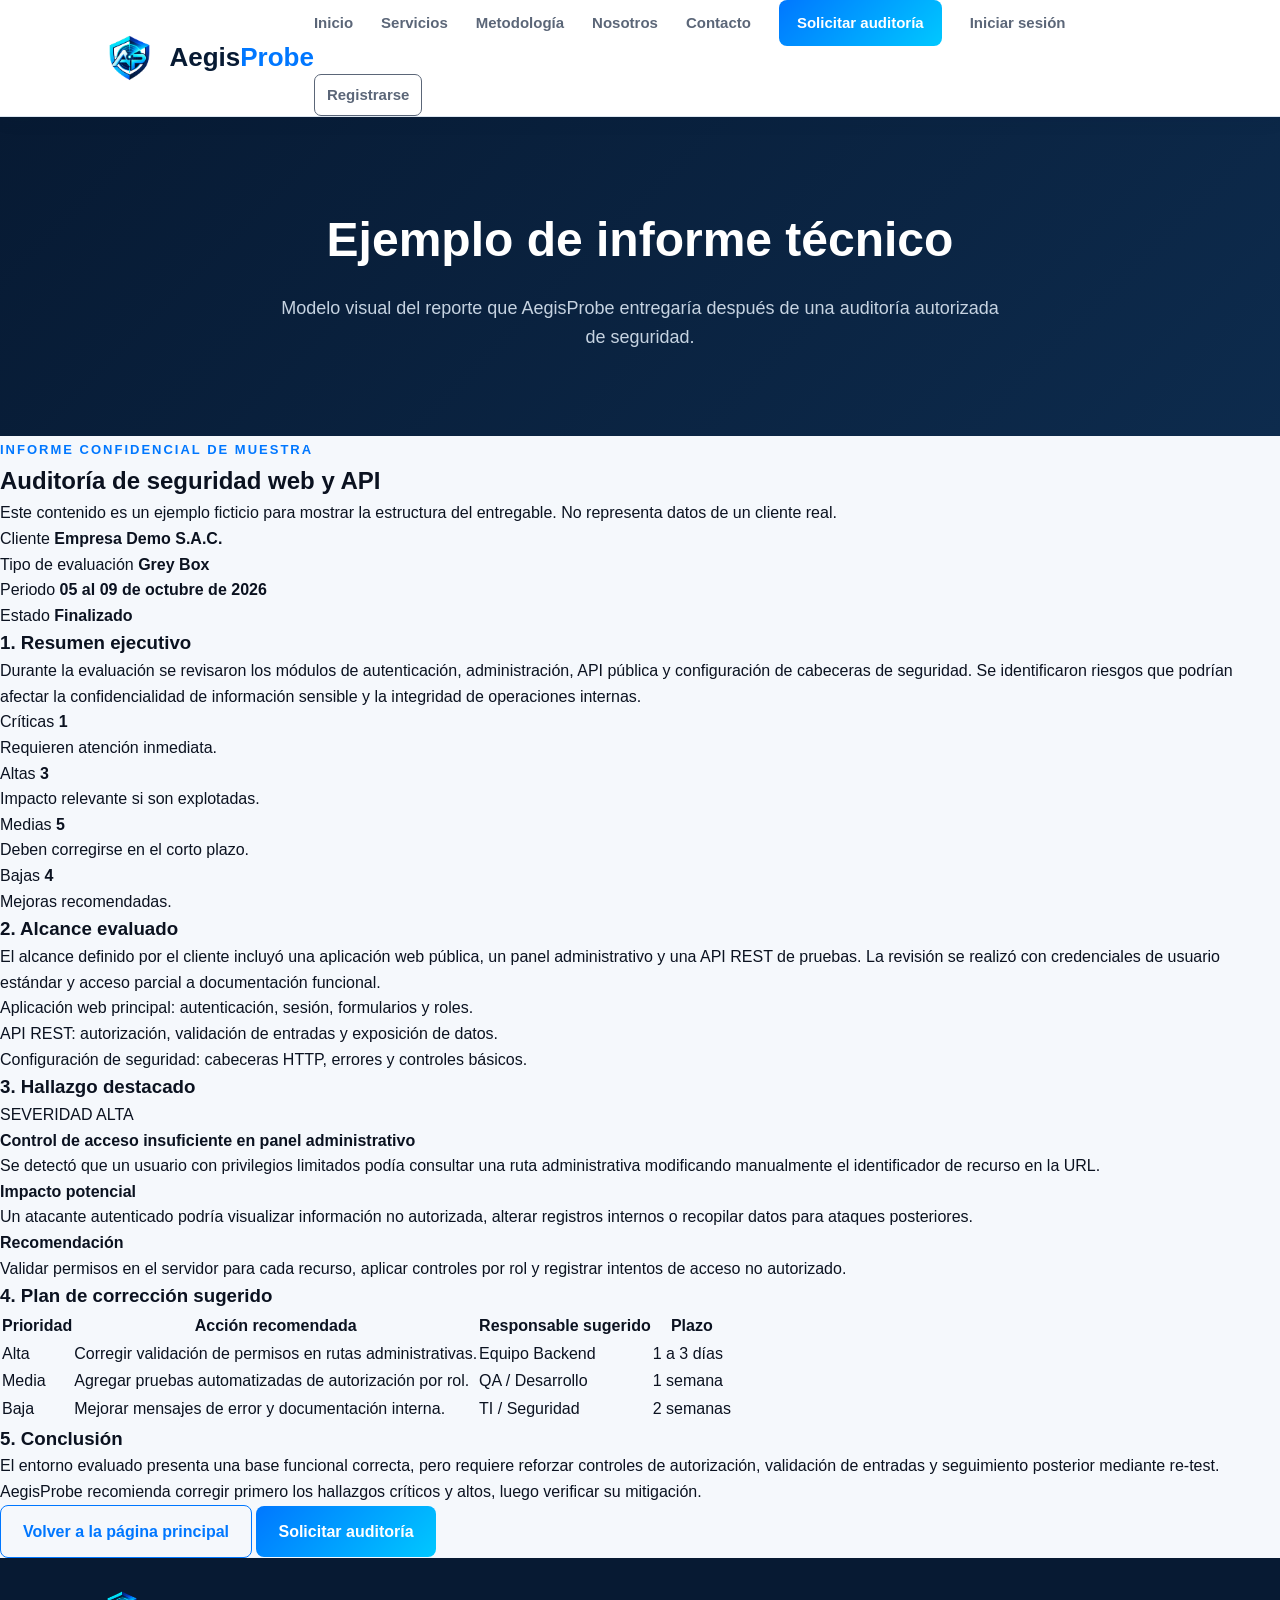
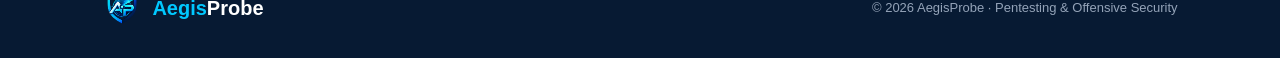
==== informe-ejemplo.html @ 8db9ca8e "Add files via upload" ====
<!DOCTYPE html>
<html lang="es">
<head>
    <meta charset="UTF-8">
    <meta http-equiv="X-UA-Compatible" content="IE=edge">
    <meta name="viewport" content="width=device-width, initial-scale=1.0">
    <title>Ejemplo de informe | AegisProbe</title>
    <link rel="stylesheet" href="css/estilo-formulario.css">
    <link rel="stylesheet" href="css/usuarios.css">
</head>
<body id="pagina-informe">
    <header class="header" id="cabecera">
        <a href="index.html" class="brand" id="logo-principal" aria-label="Volver al inicio de AegisProbe">
            <div class="brand-logo" id="imagen-logo"></div>
            <span class="brand-name" id="nombre-marca">
                <span class="aegis">Aegis</span><span class="probe">Probe</span>
            </span>
        </a>

        <nav class="nav" id="menu-navegacion">
            <a href="index.html#inicio" id="link-inicio">Inicio</a>
            <a href="index.html#servicios" id="link-servicios">Servicios</a>
            <a href="index.html#metodologia" id="link-metodologia">Metodología</a>
            <a href="index.html#nosotros" id="link-nosotros">Nosotros</a>
            <a href="index.html#contacto" id="link-contacto">Contacto</a>
            <a href="index.html#solicitar-auditoria" id="link-solicitar-auditoria">Solicitar auditoría</a>
            <a href="login.html" class="nav-usuario" id="link-login">Iniciar sesión</a>
            <a href="registro.html" class="nav-usuario nav-registro" id="link-registro">Registrarse</a>
        </nav>
    </header>

    <section class="page-hero" id="hero-informe">
        <h1>Ejemplo de informe técnico</h1>
        <p>Modelo visual del reporte que AegisProbe entregaría después de una auditoría autorizada de seguridad.</p>
    </section>

    <main class="report-demo-section">
        <article class="report-demo-card">
            <header class="report-demo-header">
                <span class="section-label">INFORME CONFIDENCIAL DE MUESTRA</span>
                <h2>Auditoría de seguridad web y API</h2>
                <p>Este contenido es un ejemplo ficticio para mostrar la estructura del entregable. No representa datos de un cliente real.</p>
            </header>

            <section class="report-meta-grid" aria-label="Datos generales del informe">
                <div class="report-meta-item">
                    <span>Cliente</span>
                    <strong>Empresa Demo S.A.C.</strong>
                </div>
                <div class="report-meta-item">
                    <span>Tipo de evaluación</span>
                    <strong>Grey Box</strong>
                </div>
                <div class="report-meta-item">
                    <span>Periodo</span>
                    <strong>05 al 09 de octubre de 2026</strong>
                </div>
                <div class="report-meta-item">
                    <span>Estado</span>
                    <strong>Finalizado</strong>
                </div>
            </section>

            <section class="report-block">
                <h3>1. Resumen ejecutivo</h3>
                <p>Durante la evaluación se revisaron los módulos de autenticación, administración, API pública y configuración de cabeceras de seguridad. Se identificaron riesgos que podrían afectar la confidencialidad de información sensible y la integridad de operaciones internas.</p>
                <div class="report-summary-grid">
                    <div class="report-risk-card">
                        <span>Críticas</span>
                        <strong>1</strong>
                        <p>Requieren atención inmediata.</p>
                    </div>
                    <div class="report-risk-card">
                        <span>Altas</span>
                        <strong>3</strong>
                        <p>Impacto relevante si son explotadas.</p>
                    </div>
                    <div class="report-risk-card">
                        <span>Medias</span>
                        <strong>5</strong>
                        <p>Deben corregirse en el corto plazo.</p>
                    </div>
                    <div class="report-risk-card">
                        <span>Bajas</span>
                        <strong>4</strong>
                        <p>Mejoras recomendadas.</p>
                    </div>
                </div>
            </section>

            <section class="report-block">
                <h3>2. Alcance evaluado</h3>
                <p>El alcance definido por el cliente incluyó una aplicación web pública, un panel administrativo y una API REST de pruebas. La revisión se realizó con credenciales de usuario estándar y acceso parcial a documentación funcional.</p>
                <ul>
                    <li>Aplicación web principal: autenticación, sesión, formularios y roles.</li>
                    <li>API REST: autorización, validación de entradas y exposición de datos.</li>
                    <li>Configuración de seguridad: cabeceras HTTP, errores y controles básicos.</li>
                </ul>
            </section>

            <section class="report-block">
                <h3>3. Hallazgo destacado</h3>
                <div class="finding-grid">
                    <div class="finding-box">
                        <span class="severity-badge">SEVERIDAD ALTA</span>
                        <h4>Control de acceso insuficiente en panel administrativo</h4>
                        <p>Se detectó que un usuario con privilegios limitados podía consultar una ruta administrativa modificando manualmente el identificador de recurso en la URL.</p>
                    </div>
                    <div class="finding-box">
                        <h4>Impacto potencial</h4>
                        <p>Un atacante autenticado podría visualizar información no autorizada, alterar registros internos o recopilar datos para ataques posteriores.</p>
                        <h4>Recomendación</h4>
                        <p>Validar permisos en el servidor para cada recurso, aplicar controles por rol y registrar intentos de acceso no autorizado.</p>
                    </div>
                </div>
            </section>

            <section class="report-block">
                <h3>4. Plan de corrección sugerido</h3>
                <table class="report-table">
                    <thead>
                        <tr>
                            <th>Prioridad</th>
                            <th>Acción recomendada</th>
                            <th>Responsable sugerido</th>
                            <th>Plazo</th>
                        </tr>
                    </thead>
                    <tbody>
                        <tr>
                            <td>Alta</td>
                            <td>Corregir validación de permisos en rutas administrativas.</td>
                            <td>Equipo Backend</td>
                            <td>1 a 3 días</td>
                        </tr>
                        <tr>
                            <td>Media</td>
                            <td>Agregar pruebas automatizadas de autorización por rol.</td>
                            <td>QA / Desarrollo</td>
                            <td>1 semana</td>
                        </tr>
                        <tr>
                            <td>Baja</td>
                            <td>Mejorar mensajes de error y documentación interna.</td>
                            <td>TI / Seguridad</td>
                            <td>2 semanas</td>
                        </tr>
                    </tbody>
                </table>
            </section>

            <section class="report-block">
                <h3>5. Conclusión</h3>
                <p>El entorno evaluado presenta una base funcional correcta, pero requiere reforzar controles de autorización, validación de entradas y seguimiento posterior mediante re-test. AegisProbe recomienda corregir primero los hallazgos críticos y altos, luego verificar su mitigación.</p>
                <div class="report-actions">
                    <a href="index.html#informe" class="btn btn-secondary">Volver a la página principal</a>
                    <a href="index.html#solicitar-auditoria" class="btn btn-primary">Solicitar auditoría</a>
                </div>
            </section>
        </article>
    </main>

    <footer id="pie-pagina">
        <div class="footer-brand" id="marca-footer">
            <div class="footer-logo" id="logo-footer"></div>
            <strong><span>Aegis</span>Probe</strong>
        </div>
        <p id="texto-footer">© 2026 AegisProbe · Pentesting & Offensive Security</p>
    </footer>
</body>
</html>
---- css/estilo-formulario.css ----
/* ================================
   ESTILO GENERAL AEGISPROBE
================================ */

* {
    margin: 0;
    padding: 0;
    box-sizing: border-box;
}

html {
    scroll-behavior: smooth;
}

body {
    font-family: Arial, Helvetica, sans-serif;
    background-color: #F5F8FC;
    color: #0B1220;
    line-height: 1.6;
}

a {
    text-decoration: none;
}

img {
    max-width: 100%;
}


/* ================================
   HEADER / MENÚ GENERAL
================================ */

.header {
    width: 100%;
    min-height: 85px;
    background-color: #FFFFFF;
    border-bottom: 1px solid #DCE6F0;
    box-shadow: 0 4px 18px rgba(7, 26, 51, 0.06);

    display: flex;
    align-items: center;
    justify-content: space-between;

    padding: 0 8%;
    position: sticky;
    top: 0;
    z-index: 100;
}

.brand {
    display: flex;
    align-items: center;
    gap: 12px;
}

.brand-logo {
    width: 55px;
    height: 55px;

    background-image: url("../img/aegisprobe-logo.png");
    background-size: contain;
    background-repeat: no-repeat;
    background-position: center;
}

.brand-name {
    font-size: 26px;
    font-weight: bold;
}

.aegis {
    color: #071A33;
}

.probe {
    color: #0077FF;
}

.nav {
    display: flex;
    align-items: center;
    gap: 28px;
}

.nav a {
    color: #5B6678;
    font-size: 15px;
    font-weight: 600;
    transition: 0.3s;
}

.nav a:hover {
    color: #0077FF;
}

/* Botón del menú: Solicitar auditoría */
#link-solicitar-auditoria {
    background: linear-gradient(135deg, #0077FF, #00C8FF);
    color: #FFFFFF;
    padding: 11px 18px;
    border-radius: 8px;
}

#link-solicitar-auditoria:hover {
    background: linear-gradient(135deg, #005FD1, #00AEE0);
    color: #FFFFFF;
}

/* Página activa */
#pagina-inicio #link-inicio,
#pagina-servicios #link-servicios,
#pagina-metodologia #link-metodologia,
#pagina-nosotros #link-nosotros,
#pagina-contacto #link-contacto,
#pagina-solicitar-auditoria #link-solicitar-auditoria {
    color: #0077FF;
}


/* ================================
   SECCIONES GENERALES
================================ */

.section {
    max-width: 1200px;
    margin: 0 auto;
    padding: 80px 25px;
}

.section-title {
    font-size: 38px;
    color: #071A33;
    margin-bottom: 15px;
    text-align: center;
}

.section-title span {
    color: #0077FF;
}

.section-description {
    max-width: 700px;
    margin: 0 auto 45px;
    text-align: center;
    color: #5B6678;
    font-size: 17px;
}

.section-label {
    color: #0077FF;
    font-size: 13px;
    font-weight: bold;
    letter-spacing: 2px;
    text-transform: uppercase;
}


/* ================================
   BOTONES
================================ */

.btn {
    display: inline-block;
    padding: 13px 22px;
    border-radius: 8px;
    font-weight: bold;
    transition: 0.3s;
}

.btn-primary {
    background: linear-gradient(135deg, #0077FF, #00C8FF);
    color: #FFFFFF;
}

.btn-primary:hover {
    transform: translateY(-2px);
    box-shadow: 0 8px 22px rgba(0, 119, 255, 0.25);
}

.btn-secondary {
    color: #0077FF;
    border: 1px solid #0077FF;
}

.btn-secondary:hover {
    background-color: #EAF5FF;
}


/* ================================
   INDEX / HOME
================================ */

.hero {
    max-width: 1200px;
    margin: 0 auto;
    padding: 90px 25px;

    display: grid;
    grid-template-columns: 1fr 1fr;

    align-items: center;
    gap: 60px;
}

.hero-text h1 {
    font-size: 58px;
    line-height: 1.05;
    color: #071A33;
    margin: 18px 0;
}

.hero-text h1 span {
    color: #0077FF;
}

.hero-text p {
    font-size: 18px;
    color: #5B6678;
    margin-bottom: 30px;
}

.hero-buttons {
    display: flex;
    gap: 15px;
    flex-wrap: wrap;
}

.hero-graphic {
    min-height: 360px;
    border-radius: 24px;

    background:
        radial-gradient(circle at center, rgba(0, 200, 255, 0.30), transparent 45%),
        linear-gradient(135deg, #071A33, #0D2B4D);

    box-shadow: 0 18px 45px rgba(7, 26, 51, 0.18);

    display: flex;
    align-items: center;
    justify-content: center;

    padding: 40px;
}

.hero-logo {
    width: 300px;
    max-width: 85%;
    height: auto;

    object-fit: contain;

    filter: drop-shadow(0 12px 25px rgba(0, 200, 255, 0.35));
}

.trust-bar {
    background-color: #FFFFFF;
    border-top: 1px solid #DCE6F0;
    border-bottom: 1px solid #DCE6F0;
    padding: 28px 8%;
    text-align: center;
}

.trust-items {
    display: flex;
    justify-content: center;
    gap: 35px;
    flex-wrap: wrap;
    color: #5B6678;
    font-weight: bold;
}

.stats {
    display: grid;
    grid-template-columns: repeat(3, 1fr);
    gap: 25px;
}

.stat-card {
    background-color: #FFFFFF;
    padding: 30px;
    border-radius: 16px;
    text-align: center;
    border: 1px solid #DCE6F0;
    box-shadow: 0 8px 25px rgba(7, 26, 51, 0.06);
}

.stat-card h3 {
    font-size: 38px;
    color: #0077FF;
}

.stat-card p {
    color: #5B6678;
}

.testimonials {
    display: grid;
    grid-template-columns: repeat(3, 1fr);
    gap: 25px;
}

.testimonial-card {
    background-color: #FFFFFF;
    padding: 28px;
    border-radius: 16px;
    border: 1px solid #DCE6F0;
    box-shadow: 0 8px 25px rgba(7, 26, 51, 0.06);
}

.testimonial-card .stars {
    color: #F59E0B;
    margin-bottom: 12px;
}

.testimonial-card p {
    color: #5B6678;
    margin-bottom: 15px;
}

.testimonial-card strong {
    color: #071A33;
}

.cta-banner {
    background: linear-gradient(135deg, #071A33, #0D2B4D);
    color: #FFFFFF;
    text-align: center;
    padding: 60px 30px;
    border-radius: 24px;
}

.cta-banner h2 {
    font-size: 36px;
    margin-bottom: 15px;
}

.cta-banner p {
    color: #C6D3E1;
    margin-bottom: 25px;
}


/* ================================
   SERVICIOS
================================ */

.page-hero {
    background: linear-gradient(135deg, #071A33, #0D2B4D);
    color: #FFFFFF;
    text-align: center;
    padding: 85px 25px;
}

.page-hero h1 {
    font-size: 48px;
    margin-bottom: 15px;
}

.page-hero p {
    max-width: 720px;
    margin: 0 auto;
    color: #C6D3E1;
    font-size: 18px;
}

.services-grid {
    display: grid;
    grid-template-columns: repeat(3, 1fr);
    gap: 25px;
}

.service-card {
    background-color: #FFFFFF;
    padding: 30px;
    border-radius: 18px;
    border: 1px solid #DCE6F0;
    box-shadow: 0 8px 25px rgba(7, 26, 51, 0.06);
    transition: 0.3s;
}

.service-card:hover {
    transform: translateY(-6px);
    border-color: #0077FF;
}

.service-icon {
    width: 55px;
    height: 55px;
    background-color: #EAF5FF;
    color: #0077FF;
    border-radius: 14px;

    display: flex;
    align-items: center;
    justify-content: center;

    font-size: 26px;
    margin-bottom: 20px;
}

.service-card h3 {
    color: #071A33;
    margin-bottom: 10px;
}

.service-card p {
    color: #5B6678;
    margin-bottom: 15px;
}

.service-card ul {
    padding-left: 20px;
    color: #5B6678;
    margin-bottom: 15px;
}

.service-card a {
    color: #0077FF;
    font-weight: bold;
}

.comparison {
    display: grid;
    grid-template-columns: repeat(3, 1fr);
    gap: 25px;
}

.comparison-card {
    background-color: #FFFFFF;
    padding: 28px;
    border-radius: 16px;
    border: 1px solid #DCE6F0;
}

.comparison-card h3 {
    color: #071A33;
    margin-bottom: 10px;
}

.comparison-card p {
    color: #5B6678;
}


/* ================================
   METODOLOGÍA
================================ */

.timeline {
    display: grid;
    gap: 25px;
}

.timeline-item {
    background-color: #FFFFFF;
    padding: 25px;
    border-radius: 16px;
    border-left: 5px solid #0077FF;
    box-shadow: 0 8px 25px rgba(7, 26, 51, 0.06);

    display: grid;
    grid-template-columns: 70px 1fr;
    gap: 20px;
    align-items: center;
}

.timeline-number {
    width: 55px;
    height: 55px;
    border-radius: 50%;
    background: linear-gradient(135deg, #0077FF, #00C8FF);
    color: #FFFFFF;

    display: flex;
    align-items: center;
    justify-content: center;

    font-weight: bold;
    font-size: 20px;
}

.timeline-content h3 {
    color: #071A33;
    margin-bottom: 6px;
}

.timeline-content p {
    color: #5B6678;
}

.standards-grid {
    display: grid;
    grid-template-columns: repeat(3, 1fr);
    gap: 25px;
}

.standard-card {
    background-color: #FFFFFF;
    padding: 30px;
    text-align: center;
    border-radius: 16px;
    border: 1px solid #DCE6F0;
}

.standard-card h3 {
    color: #0077FF;
    font-size: 28px;
    margin-bottom: 8px;
}

.standard-card p {
    color: #5B6678;
}

.report-box {
    background-color: #FFFFFF;
    border: 1px dashed #0077FF;
    padding: 35px;
    border-radius: 18px;
    text-align: center;
}

.report-box h3 {
    color: #071A33;
    margin-bottom: 10px;
}

.report-box p {
    color: #5B6678;
    margin-bottom: 20px;
}


/* ================================
   NOSOTROS
================================ */

.about-grid {
    display: grid;
    grid-template-columns: 1fr 1fr;
    gap: 50px;
    align-items: center;
}

.about-text h2 {
    color: #071A33;
    font-size: 36px;
    margin-bottom: 15px;
}

.about-text p {
    color: #5B6678;
    margin-bottom: 15px;
}

.about-visual {
    min-height: 330px;
    border-radius: 22px;
    background:
        radial-gradient(circle at top right, rgba(0, 200, 255, 0.35), transparent 30%),
        linear-gradient(135deg, #071A33, #0D2B4D);

    display: flex;
    align-items: center;
    justify-content: center;

    color: #FFFFFF;
    font-size: 70px;
}

.values-grid {
    display: grid;
    grid-template-columns: repeat(3, 1fr);
    gap: 25px;
}

.value-card {
    background-color: #FFFFFF;
    padding: 28px;
    border-radius: 16px;
    border: 1px solid #DCE6F0;
    text-align: center;
}

.value-card h3 {
    color: #071A33;
    margin-bottom: 10px;
}

.value-card p {
    color: #5B6678;
}

.team-grid {
    display: grid;
    grid-template-columns: repeat(3, 1fr);
    gap: 25px;
}

.team-card {
    background-color: #FFFFFF;
    padding: 28px;
    border-radius: 16px;
    text-align: center;
    border: 1px solid #DCE6F0;
    box-shadow: 0 8px 25px rgba(7, 26, 51, 0.06);
    transition: 0.3s;
}

.team-card:hover {
    transform: translateY(-5px);
    border-color: #0077FF;
}

.team-photo {
    width: 120px;
    height: 120px;
    margin: 0 auto 18px;

    display: block;

    border-radius: 50%;
    object-fit: cover;

    border: 4px solid #EAF5FF;
    box-shadow: 0 8px 20px rgba(0, 119, 255, 0.18);
}

.team-card h3 {
    color: #071A33;
    font-size: 20px;
    margin-bottom: 8px;
}

.team-card p {
    color: #5B6678;
    font-size: 14px;
    margin-bottom: 15px;
}

.team-badge {
    display: inline-block;
    background-color: #EAF5FF;
    color: #0077FF;
    padding: 8px 12px;
    border-radius: 20px;
    font-size: 13px;
    font-weight: bold;
}

.certifications {
    display: flex;
    justify-content: center;
    gap: 20px;
    flex-wrap: wrap;
}

.cert-badge {
    background-color: #FFFFFF;
    color: #0077FF;
    border: 1px solid #DCE6F0;
    border-radius: 8px;
    padding: 12px 18px;
    font-weight: bold;
}


/* ================================
   CONTACTO / SOLICITAR AUDITORÍA
================================ */

.contact-section {
    max-width: 1200px;
    margin: 70px auto;
    padding: 0 25px;

    display: grid;
    grid-template-columns: 1fr 1.2fr;
    gap: 80px;
    align-items: start;
}

.contact-info {
    padding-top: 30px;
}

.contact-info h1 {
    font-size: 52px;
    line-height: 1.05;
    margin: 15px 0 25px;
    color: #071A33;
}

.contact-info h1 span {
    color: #0077FF;
}

.contact-info > p {
    color: #5B6678;
    font-size: 17px;
    margin-bottom: 35px;
}

.info-card {
    display: flex;
    align-items: flex-start;
    gap: 16px;
    margin-bottom: 25px;
}

.info-icon {
    width: 45px;
    height: 45px;
    min-width: 45px;

    background-color: #EAF5FF;
    color: #0077FF;

    display: flex;
    justify-content: center;
    align-items: center;

    border-radius: 12px;
    font-size: 20px;
}

.info-card h3 {
    color: #071A33;
    margin-bottom: 6px;
    font-size: 16px;
}

.info-card p {
    color: #5B6678;
    font-size: 14px;
}

.form-container {
    background-color: #FFFFFF;
    padding: 40px;
    border-radius: 18px;
    border: 1px solid #DCE6F0;
    box-shadow: 0 15px 45px rgba(7, 26, 51, 0.08);
}

.form-header {
    margin-bottom: 30px;
}

.form-header h2 {
    color: #071A33;
    font-size: 28px;
    margin-bottom: 8px;
}

.form-header p {
    color: #5B6678;
}

.form-row {
    display: grid;
    grid-template-columns: 1fr 1fr;
    gap: 20px;
}

.form-group {
    margin-bottom: 22px;
}

.form-group label {
    display: block;
    margin-bottom: 8px;
    color: #071A33;
    font-size: 14px;
    font-weight: bold;
}

.form-group label span {
    color: #0077FF;
}

input[type="text"],
input[type="email"],
input[type="tel"],
select,
textarea {
    width: 100%;
    padding: 13px 15px;
    border: 1px solid #DCE6F0;
    border-radius: 9px;
    background-color: #F8FAFD;
    color: #0B1220;
    font-size: 14px;
    outline: none;
    transition: 0.3s;
}

input[type="text"]:focus,
input[type="email"]:focus,
input[type="tel"]:focus,
select:focus,
textarea:focus {
    background-color: #FFFFFF;
    border-color: #0077FF;
    box-shadow: 0 0 0 3px rgba(0, 119, 255, 0.12);
}

textarea {
    resize: vertical;
    min-height: 120px;
}

.checkbox-container {
    display: grid;
    grid-template-columns: 1fr 1fr;
    gap: 10px;
}

.check-option,
.radio-option {
    display: flex !important;
    align-items: center;
    gap: 9px;

    padding: 12px;
    border: 1px solid #DCE6F0;
    border-radius: 8px;
    cursor: pointer;
    transition: 0.3s;
}

.check-option:hover,
.radio-option:hover {
    border-color: #0077FF;
    background-color: #F2F8FF;
}

.check-option input,
.radio-option input,
.privacy input {
    accent-color: #0077FF;
}

.radio-container {
    display: flex;
    gap: 12px;
}

.radio-option {
    flex: 1;
    justify-content: center;
}

.privacy {
    display: flex;
    gap: 10px;
    align-items: flex-start;

    margin: 5px 0 25px;
    color: #5B6678;
    font-size: 13px;
}

.submit-btn {
    width: 100%;
    padding: 15px;
    border: none;
    border-radius: 9px;

    background: linear-gradient(135deg, #0077FF, #00C8FF);
    color: #FFFFFF;

    font-size: 16px;
    font-weight: bold;

    cursor: pointer;
    transition: 0.3s;
}

.submit-btn:hover {
    transform: translateY(-2px);
    box-shadow: 0 8px 25px rgba(0, 119, 255, 0.28);
}


/* ================================
   CONTACTO SIMPLE
================================ */

.contact-grid {
    display: grid;
    grid-template-columns: 1fr 1fr;
    gap: 35px;
}

.contact-card {
    background-color: #FFFFFF;
    padding: 30px;
    border-radius: 16px;
    border: 1px solid #DCE6F0;
    box-shadow: 0 8px 25px rgba(7, 26, 51, 0.06);
}

.contact-card h3 {
    color: #071A33;
    margin-bottom: 12px;
}

.contact-card p {
    color: #5B6678;
    margin-bottom: 10px;
}


/* ================================
   PÁGINA DE CONFIRMACIÓN
================================ */

.confirmacion-section {
    min-height: 70vh;
    display: flex;
    align-items: center;
    justify-content: center;
    padding: 60px 25px;
}

.confirmacion-card {
    max-width: 650px;
    background-color: #FFFFFF;
    padding: 45px;
    border-radius: 20px;
    text-align: center;
    border: 1px solid #DCE6F0;
    box-shadow: 0 15px 45px rgba(7, 26, 51, 0.10);
}

.confirmacion-icon {
    width: 75px;
    height: 75px;
    margin: 0 auto 20px;

    border-radius: 50%;
    background: linear-gradient(135deg, #18B67A, #00C8FF);
    color: #FFFFFF;

    display: flex;
    align-items: center;
    justify-content: center;

    font-size: 35px;
}

.confirmacion-card h1 {
    color: #071A33;
    font-size: 34px;
    margin-bottom: 12px;
}

.confirmacion-card p {
    color: #5B6678;
    margin-bottom: 25px;
}


/* ================================
   FOOTER
================================ */

footer {
    background-color: #071A33;
    color: #FFFFFF;
    padding: 30px 8%;

    display: flex;
    justify-content: space-between;
    align-items: center;
}

.footer-brand {
    display: flex;
    align-items: center;
    gap: 10px;
}

.footer-logo {
    width: 40px;
    height: 40px;

    background-image: url("../img/aegisprobe-logo.png");
    background-size: contain;
    background-repeat: no-repeat;
    background-position: center;
}

.footer-brand strong {
    font-size: 20px;
}

.footer-brand strong span {
    color: #00C8FF;
}

footer p {
    color: #94A3B8;
    font-size: 13px;
}


/* ================================
   RESPONSIVE
================================ */

@media (max-width: 950px) {

    .header {
        flex-direction: column;
        gap: 15px;
        padding: 18px 5%;
    }

    .nav {
        flex-wrap: wrap;
        justify-content: center;
        gap: 15px;
    }

    .hero,
    .contact-section,
    .about-grid,
    .contact-grid {
        grid-template-columns: 1fr;
    }

    .hero-text h1,
    .contact-info h1 {
        font-size: 42px;
    }

    .services-grid,
    .comparison,
    .standards-grid,
    .values-grid,
    .team-grid,
    .stats,
    .testimonials {
        grid-template-columns: 1fr 1fr;
    }

}


@media (max-width: 650px) {

    .section {
        padding: 60px 18px;
    }

    .page-hero h1 {
        font-size: 36px;
    }

    .hero {
        padding: 60px 18px;
    }

    .hero-text h1 {
        font-size: 38px;
    }

    .services-grid,
    .comparison,
    .standards-grid,
    .values-grid,
    .team-grid,
    .stats,
    .testimonials {
        grid-template-columns: 1fr;
    }

    .form-row,
    .checkbox-container {
        grid-template-columns: 1fr;
    }

    .radio-container {
        flex-direction: column;
    }

    .form-container {
        padding: 28px 22px;
    }

    footer {
        flex-direction: column;
        gap: 15px;
        text-align: center;
    }

}
---- css/usuarios.css ----
/* Estilos de las páginas de muestra. No sustituyen el CSS original. */
.usuarios-page {
    --usuarios-bg: #F5F8FC;
    --usuarios-accent: #0077FF;
    --usuarios-text: #0B1220;
    margin: 0;
    min-height: 100vh;
    display: flex;
    flex-direction: column;
    background: #F5F8FC;
    color: #0B1220;
    font-family: Arial, Helvetica, sans-serif;
    line-height: 1.5;
}
.usuarios-page * { box-sizing: border-box; }
.usuarios-page [hidden] { display: none !important; }
.usuarios-page a { color: inherit; text-decoration: none; }
.usuarios-page a:hover { text-decoration: underline; text-underline-offset: 4px; }
.usuarios-page :focus-visible { outline: 3px solid #0077FF; outline-offset: 4px; }
.usuarios-header {
    width: min(1160px, calc(100% - 64px));
    margin: 0 auto;
    padding: 26px 0;
    display: flex;
    align-items: center;
    justify-content: space-between;
    gap: 24px;
    border-bottom: 1px solid #DCE6F0;
}
.usuarios-brand { display: inline-flex; align-items: center; gap: 12px; font-size: 24px; font-weight: 750; letter-spacing: -.7px; }
.usuarios-accent { color: var(--usuarios-accent); }
.usuarios-symbol {
    width: 35px; height: 40px;
    display: grid; place-items: center;
    background: var(--usuarios-accent); color: #FFFFFF;
    clip-path: polygon(50% 0, 100% 20%, 90% 72%, 50% 100%, 10% 72%, 0 20%);
    font-size: 19px;
}
.usuarios-nav { display: flex; gap: 25px; align-items: center; flex-wrap: wrap; font-size: 14px; }
.usuarios-nav [aria-current="page"] { color: var(--usuarios-accent); }
.usuarios-nav-cta { padding: 9px 17px; border: 1px solid #0077FF55; border-radius: 8px; }
.usuarios-main { flex: 1; width: min(1100px, calc(100% - 64px)); margin: 0 auto; padding: 48px 0; }
.usuarios-layout { display: grid; grid-template-columns: 1fr 450px; gap: 80px; align-items: center; }
.usuarios-label { color: var(--usuarios-accent); font-size: 11px; font-weight: 700; letter-spacing: 2px; }
.usuarios-intro h1 { margin: 22px 0 20px; font-size: clamp(32px, 3.8vw, 48px); font-weight: 720; line-height: 1.15; letter-spacing: -1.8px; }
.usuarios-intro h1 span { color: var(--usuarios-accent); }
.usuarios-intro > p { color: #5B6678; max-width: 390px; margin: 0; font-size: 16px; }
.usuarios-visual { position: relative; width: 230px; height: 200px; margin: 30px 0 12px; display: grid; place-items: center; }
.usuarios-orbit { position: absolute; width: 195px; height: 195px; border: 1px solid #0077FF33; border-radius: 50%; }
.usuarios-orbit::after { content: ""; position: absolute; inset: 20px; border: 1px dashed #0077FF44; border-radius: 50%; }
.usuarios-shield { position: relative; width: 110px; height: 128px; display: grid; place-items: center; background: linear-gradient(135deg, #0077FF, #00C8FF); clip-path: polygon(50% 0, 100% 18%, 89% 73%, 50% 100%, 11% 73%, 0 18%); color: #FFFFFF; font-size: 32px; font-weight: 800; letter-spacing: -2px; }
.usuarios-dot { position: absolute; top: 30px; right: 33px; width: 10px; height: 10px; background: var(--usuarios-accent); border-radius: 50%; box-shadow: 0 0 18px #0077FF77; }
.usuarios-intro .usuarios-caption { color: #5B6678; font-size: 12px; }
.usuarios-card { padding: 32px; border-radius: 18px; background: #fff; color: var(--usuarios-text); box-shadow: 0 24px 80px rgba(7,26,51,.08); }
.usuarios-badge { display: inline-block; padding: 5px 10px; border-radius: 20px; background: #EAF5FF; color: #0077FF; font-size: 11px; font-weight: 700; letter-spacing: .3px; }
.usuarios-card h2 { margin: 17px 0 5px; font-size: 27px; line-height: 1.2; letter-spacing: -.8px; }
.usuarios-subtitle { margin: 0 0 20px; color: #5B6678; font-size: 14px; }
.usuarios-notice { background: #F2F8FF; border-left: 3px solid #0077FF; color: #0B1220; padding: 12px 14px; border-radius: 0 6px 6px 0; font-size: 12px; margin: 0 0 21px; }
.usuarios-fields { display: grid; gap: 17px; }
.usuarios-field label { display: block; margin-bottom: 7px; font-size: 13px; font-weight: 650; }
.usuarios-field input { width: 100%; min-height: 46px; border: 1px solid #DCE6F0; border-radius: 8px; padding: 12px 14px; color: #0B1220; background: #F8FAFD; font: inherit; font-size: 14px; cursor: default; }
.usuarios-field input::placeholder { color: #5B6678; opacity: 1; }
.usuarios-button { width: 100%; border: 0; border-radius: 8px; min-height: 48px; padding: 12px 16px; margin-top: 3px; display: flex; align-items: center; justify-content: space-between; color: #FFFFFF; background: linear-gradient(135deg, #0077FF, #00C8FF); font: inherit; font-size: 14px; font-weight: 750; cursor: pointer; }
.usuarios-button:hover { background: linear-gradient(135deg, #005FD1, #00AEE0); }
.usuarios-feedback { border-radius: 8px; padding: 12px; background: #EAF5FF; color: #0077FF; font-size: 13px; }
.usuarios-switch { margin: 23px 0 13px; text-align: center; font-size: 13px; color: #5B6678; }
.usuarios-switch a { color: #0077FF; font-weight: 700; }
.usuarios-back { display: block; text-align: center; font-size: 12px; color: #5B6678 !important; }
.usuarios-footer { text-align: center; color: #5B6678; font-size: 12px; padding: 20px 24px; border-top: 1px solid #DCE6F0; }

/* Solo los enlaces nuevos de la página principal. */
#menu-navegacion .nav-usuario { white-space: nowrap; }
#menu-navegacion .nav-registro { padding: 8px 12px; border: 1px solid currentColor; border-radius: 7px; }
#menu-navegacion { flex-wrap: wrap; }

@media (max-width: 960px) {
    .usuarios-layout { grid-template-columns: 1fr 420px; gap: 35px; }
    .usuarios-intro h1 { font-size: 36px; }
}
@media (max-width: 760px) {
    .usuarios-header, .usuarios-main { width: min(500px, calc(100% - 32px)); }
    .usuarios-header { flex-wrap: wrap; justify-content: center; gap: 18px; padding: 20px 0; }
    .usuarios-nav { justify-content: center; gap: 16px; font-size: 13px; }
    .usuarios-main { padding: 30px 0; }
    .usuarios-layout { grid-template-columns: 1fr; gap: 27px; }
    .usuarios-intro { text-align: center; }
    .usuarios-intro h1 { font-size: 32px; margin: 12px 0; letter-spacing: -1px; }
    .usuarios-intro > p { margin: 0 auto; font-size: 14px; }
    .usuarios-visual, .usuarios-caption { display: none; }
    .usuarios-label { font-size: 9px; letter-spacing: 1.5px; }
    .usuarios-card { padding: 26px 22px; }
}

/* Identidad visual AegisProbe y acceso al inicio.
   El enlace debe ser un <a href="index.html"> en el HTML. */
.usuarios-header { width: 100%; padding: 18px 8%; background: #FFFFFF; border-bottom: 1px solid #DCE6F0; box-shadow: 0 4px 18px rgba(7,26,51,.06); }
.usuarios-brand { color: #071A33 !important; text-decoration: none !important; }
.usuarios-brand:hover { opacity: .88; }
.usuarios-brand:focus-visible { outline: 3px solid #0077FF; outline-offset: 4px; }
.usuarios-symbol { width: 55px; height: 55px; flex: 0 0 55px; background: url("../img/aegisprobe-logo.png") center / contain no-repeat; clip-path: none; font-size: 0; color: transparent; }
.usuarios-accent { color: #0077FF; }
.usuarios-nav a { color: #5B6678; font-weight: 600; }
.usuarios-nav a:hover, .usuarios-nav [aria-current="page"] { color: #0077FF; }
.usuarios-nav-cta { background: linear-gradient(135deg, #0077FF, #00C8FF); color: #FFFFFF !important; border: none; }
.usuarios-main { width: min(1200px, calc(100% - 50px)); }
.usuarios-label { color: #0077FF; }
.usuarios-intro h1, .usuarios-card h2 { color: #071A33; }
.usuarios-orbit { border-color: rgba(0,119,255,.25); }
.usuarios-orbit::after { border-color: rgba(0,119,255,.25); }
.usuarios-card { border: 1px solid #DCE6F0; box-shadow: 0 15px 45px rgba(7,26,51,.08); }
.usuarios-field input:focus { outline: none; background: #FFFFFF; border-color: #0077FF; box-shadow: 0 0 0 3px rgba(0,119,255,.12); }
.usuarios-button { transition: transform .3s, box-shadow .3s, background .3s; }
.usuarios-button:hover { transform: translateY(-2px); box-shadow: 0 8px 25px rgba(0,119,255,.28); }
.usuarios-footer { background: #071A33; color: #94A3B8; border-top: none; }
@media (max-width: 760px) { .usuarios-header { padding: 18px 5%; } .usuarios-main { width: min(500px, calc(100% - 32px)); } }
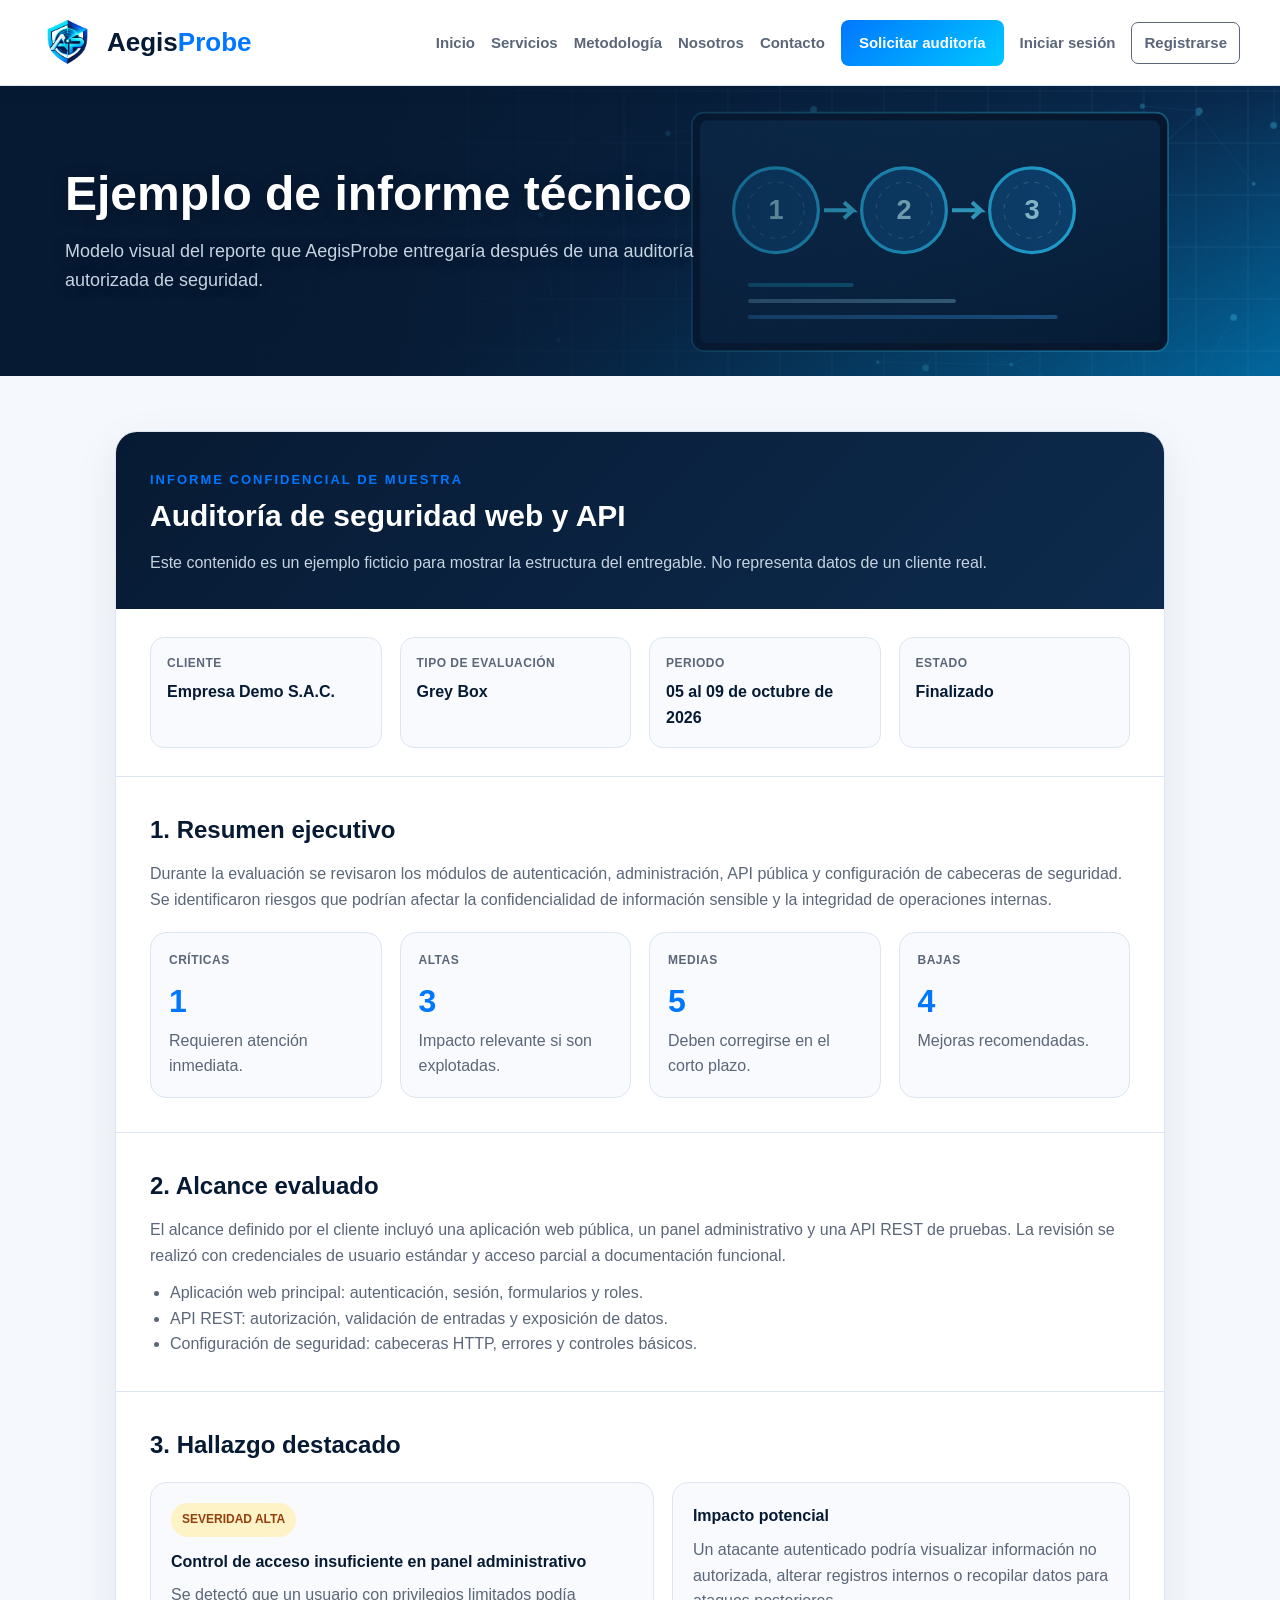
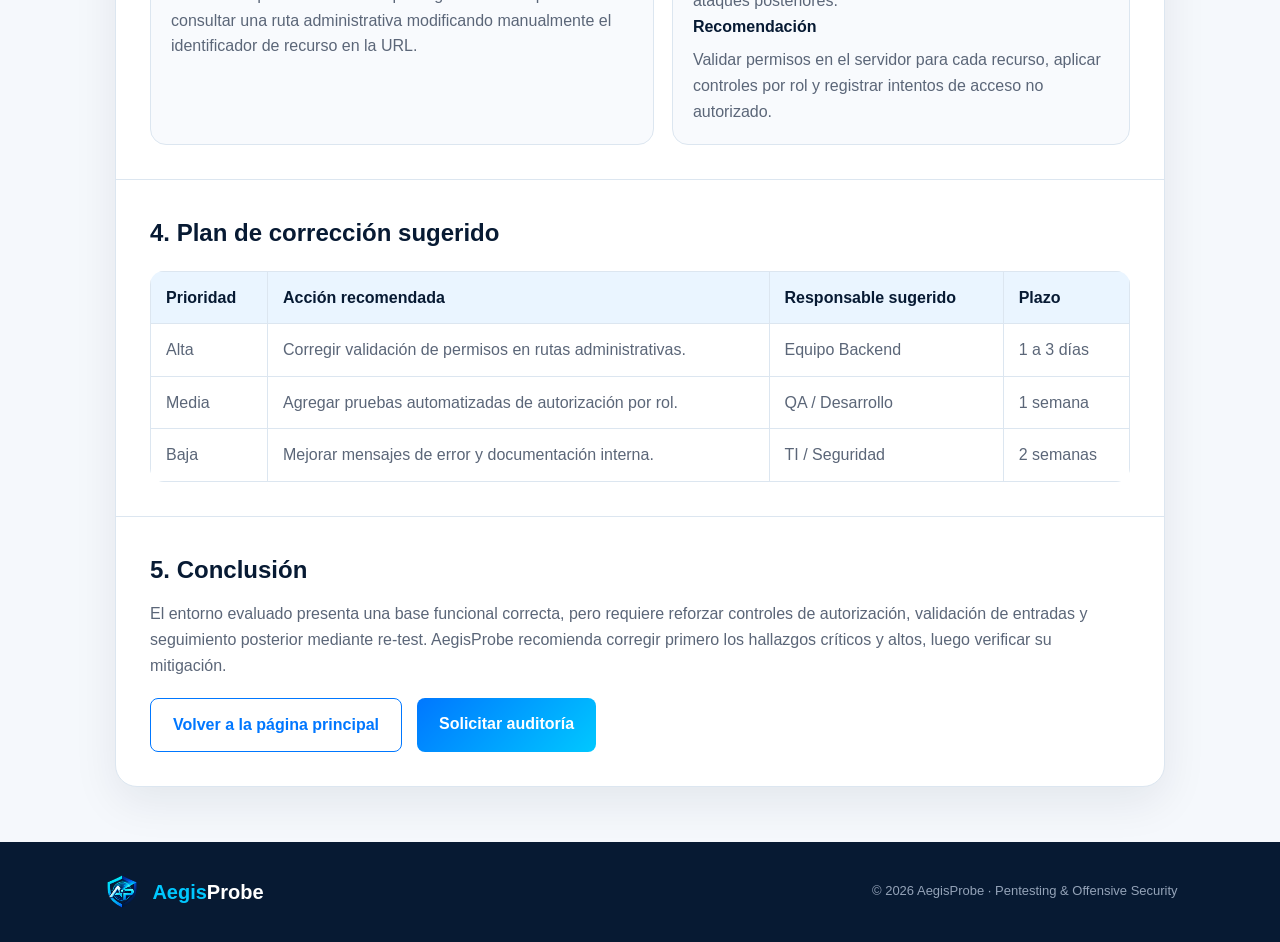
==== commit 1c290f48: "Example" ====
--- a/informe-ejemplo.html
+++ b/informe-ejemplo.html
@@ -1,171 +1,164 @@
 <!DOCTYPE html>
+
 <html lang="es">
 <head>
-    <meta charset="UTF-8">
-    <meta http-equiv="X-UA-Compatible" content="IE=edge">
-    <meta name="viewport" content="width=device-width, initial-scale=1.0">
-    <title>Ejemplo de informe | AegisProbe</title>
-    <link rel="stylesheet" href="css/estilo-formulario.css">
-    <link rel="stylesheet" href="css/usuarios.css">
+<meta charset="utf-8"/>
+<meta content="IE=edge" http-equiv="X-UA-Compatible"/>
+<meta content="width=device-width, initial-scale=1.0" name="viewport"/>
+<title>Ejemplo de informe | AegisProbe</title>
+<link href="css/estilo-formulario.css" rel="stylesheet"/>
+<link href="css/usuarios.css" rel="stylesheet"/>
 </head>
 <body id="pagina-informe">
-    <header class="header" id="cabecera">
-        <a href="index.html" class="brand" id="logo-principal" aria-label="Volver al inicio de AegisProbe">
-            <div class="brand-logo" id="imagen-logo"></div>
-            <span class="brand-name" id="nombre-marca">
-                <span class="aegis">Aegis</span><span class="probe">Probe</span>
-            </span>
-        </a>
-
-        <nav class="nav" id="menu-navegacion">
-            <a href="index.html#inicio" id="link-inicio">Inicio</a>
-            <a href="index.html#servicios" id="link-servicios">Servicios</a>
-            <a href="index.html#metodologia" id="link-metodologia">Metodología</a>
-            <a href="index.html#nosotros" id="link-nosotros">Nosotros</a>
-            <a href="index.html#contacto" id="link-contacto">Contacto</a>
-            <a href="index.html#solicitar-auditoria" id="link-solicitar-auditoria">Solicitar auditoría</a>
-            <a href="login.html" class="nav-usuario" id="link-login">Iniciar sesión</a>
-            <a href="registro.html" class="nav-usuario nav-registro" id="link-registro">Registrarse</a>
-        </nav>
-    </header>
-
-    <section class="page-hero" id="hero-informe">
-        <h1>Ejemplo de informe técnico</h1>
-        <p>Modelo visual del reporte que AegisProbe entregaría después de una auditoría autorizada de seguridad.</p>
-    </section>
-
-    <main class="report-demo-section">
-        <article class="report-demo-card">
-            <header class="report-demo-header">
-                <span class="section-label">INFORME CONFIDENCIAL DE MUESTRA</span>
-                <h2>Auditoría de seguridad web y API</h2>
-                <p>Este contenido es un ejemplo ficticio para mostrar la estructura del entregable. No representa datos de un cliente real.</p>
-            </header>
-
-            <section class="report-meta-grid" aria-label="Datos generales del informe">
-                <div class="report-meta-item">
-                    <span>Cliente</span>
-                    <strong>Empresa Demo S.A.C.</strong>
-                </div>
-                <div class="report-meta-item">
-                    <span>Tipo de evaluación</span>
-                    <strong>Grey Box</strong>
-                </div>
-                <div class="report-meta-item">
-                    <span>Periodo</span>
-                    <strong>05 al 09 de octubre de 2026</strong>
-                </div>
-                <div class="report-meta-item">
-                    <span>Estado</span>
-                    <strong>Finalizado</strong>
-                </div>
-            </section>
-
-            <section class="report-block">
-                <h3>1. Resumen ejecutivo</h3>
-                <p>Durante la evaluación se revisaron los módulos de autenticación, administración, API pública y configuración de cabeceras de seguridad. Se identificaron riesgos que podrían afectar la confidencialidad de información sensible y la integridad de operaciones internas.</p>
-                <div class="report-summary-grid">
-                    <div class="report-risk-card">
-                        <span>Críticas</span>
-                        <strong>1</strong>
-                        <p>Requieren atención inmediata.</p>
-                    </div>
-                    <div class="report-risk-card">
-                        <span>Altas</span>
-                        <strong>3</strong>
-                        <p>Impacto relevante si son explotadas.</p>
-                    </div>
-                    <div class="report-risk-card">
-                        <span>Medias</span>
-                        <strong>5</strong>
-                        <p>Deben corregirse en el corto plazo.</p>
-                    </div>
-                    <div class="report-risk-card">
-                        <span>Bajas</span>
-                        <strong>4</strong>
-                        <p>Mejoras recomendadas.</p>
-                    </div>
-                </div>
-            </section>
-
-            <section class="report-block">
-                <h3>2. Alcance evaluado</h3>
-                <p>El alcance definido por el cliente incluyó una aplicación web pública, un panel administrativo y una API REST de pruebas. La revisión se realizó con credenciales de usuario estándar y acceso parcial a documentación funcional.</p>
-                <ul>
-                    <li>Aplicación web principal: autenticación, sesión, formularios y roles.</li>
-                    <li>API REST: autorización, validación de entradas y exposición de datos.</li>
-                    <li>Configuración de seguridad: cabeceras HTTP, errores y controles básicos.</li>
-                </ul>
-            </section>
-
-            <section class="report-block">
-                <h3>3. Hallazgo destacado</h3>
-                <div class="finding-grid">
-                    <div class="finding-box">
-                        <span class="severity-badge">SEVERIDAD ALTA</span>
-                        <h4>Control de acceso insuficiente en panel administrativo</h4>
-                        <p>Se detectó que un usuario con privilegios limitados podía consultar una ruta administrativa modificando manualmente el identificador de recurso en la URL.</p>
-                    </div>
-                    <div class="finding-box">
-                        <h4>Impacto potencial</h4>
-                        <p>Un atacante autenticado podría visualizar información no autorizada, alterar registros internos o recopilar datos para ataques posteriores.</p>
-                        <h4>Recomendación</h4>
-                        <p>Validar permisos en el servidor para cada recurso, aplicar controles por rol y registrar intentos de acceso no autorizado.</p>
-                    </div>
-                </div>
-            </section>
-
-            <section class="report-block">
-                <h3>4. Plan de corrección sugerido</h3>
-                <table class="report-table">
-                    <thead>
-                        <tr>
-                            <th>Prioridad</th>
-                            <th>Acción recomendada</th>
-                            <th>Responsable sugerido</th>
-                            <th>Plazo</th>
-                        </tr>
-                    </thead>
-                    <tbody>
-                        <tr>
-                            <td>Alta</td>
-                            <td>Corregir validación de permisos en rutas administrativas.</td>
-                            <td>Equipo Backend</td>
-                            <td>1 a 3 días</td>
-                        </tr>
-                        <tr>
-                            <td>Media</td>
-                            <td>Agregar pruebas automatizadas de autorización por rol.</td>
-                            <td>QA / Desarrollo</td>
-                            <td>1 semana</td>
-                        </tr>
-                        <tr>
-                            <td>Baja</td>
-                            <td>Mejorar mensajes de error y documentación interna.</td>
-                            <td>TI / Seguridad</td>
-                            <td>2 semanas</td>
-                        </tr>
-                    </tbody>
-                </table>
-            </section>
-
-            <section class="report-block">
-                <h3>5. Conclusión</h3>
-                <p>El entorno evaluado presenta una base funcional correcta, pero requiere reforzar controles de autorización, validación de entradas y seguimiento posterior mediante re-test. AegisProbe recomienda corregir primero los hallazgos críticos y altos, luego verificar su mitigación.</p>
-                <div class="report-actions">
-                    <a href="index.html#informe" class="btn btn-secondary">Volver a la página principal</a>
-                    <a href="index.html#solicitar-auditoria" class="btn btn-primary">Solicitar auditoría</a>
-                </div>
-            </section>
-        </article>
-    </main>
-
-    <footer id="pie-pagina">
-        <div class="footer-brand" id="marca-footer">
-            <div class="footer-logo" id="logo-footer"></div>
-            <strong><span>Aegis</span>Probe</strong>
-        </div>
-        <p id="texto-footer">© 2026 AegisProbe · Pentesting & Offensive Security</p>
-    </footer>
+<header class="header" id="cabecera">
+<div class="header-inner">
+<a aria-label="Volver a la página principal de AegisProbe" class="brand" href="index.html" id="logo-principal">
+<img alt="" class="brand-logo" decoding="async" height="55" id="imagen-logo" src="img/aegisprobe-logo.png" width="55"/>
+<span class="brand-name" id="nombre-marca">
+<span class="aegis">Aegis</span><span class="probe">Probe</span>
+</span>
+</a>
+<nav class="nav" id="menu-navegacion">
+<a href="index.html#inicio" id="link-inicio">Inicio</a>
+<a href="index.html#servicios" id="link-servicios">Servicios</a>
+<a href="index.html#metodologia" id="link-metodologia">Metodología</a>
+<a href="index.html#nosotros" id="link-nosotros">Nosotros</a>
+<a href="index.html#contacto" id="link-contacto">Contacto</a>
+<a href="index.html#solicitar-auditoria" id="link-solicitar-auditoria">Solicitar auditoría</a>
+<a class="nav-usuario" href="login.html" id="link-login">Iniciar sesión</a>
+<a class="nav-usuario nav-registro" href="registro.html" id="link-registro">Registrarse</a>
+</nav>
+</div>
+</header>
+<section class="page-hero" id="hero-informe">
+<h1>Ejemplo de informe técnico</h1>
+<p>Modelo visual del reporte que AegisProbe entregaría después de una auditoría autorizada de seguridad.</p>
+</section>
+<main class="report-demo-section">
+<article class="report-demo-card">
+<header class="report-demo-header">
+<span class="section-label">INFORME CONFIDENCIAL DE MUESTRA</span>
+<h2>Auditoría de seguridad web y API</h2>
+<p>Este contenido es un ejemplo ficticio para mostrar la estructura del entregable. No representa datos de un cliente real.</p>
+</header>
+<section aria-label="Datos generales del informe" class="report-meta-grid">
+<div class="report-meta-item">
+<span>Cliente</span>
+<strong>Empresa Demo S.A.C.</strong>
+</div>
+<div class="report-meta-item">
+<span>Tipo de evaluación</span>
+<strong>Grey Box</strong>
+</div>
+<div class="report-meta-item">
+<span>Periodo</span>
+<strong>05 al 09 de octubre de 2026</strong>
+</div>
+<div class="report-meta-item">
+<span>Estado</span>
+<strong>Finalizado</strong>
+</div>
+</section>
+<section class="report-block">
+<h3>1. Resumen ejecutivo</h3>
+<p>Durante la evaluación se revisaron los módulos de autenticación, administración, API pública y configuración de cabeceras de seguridad. Se identificaron riesgos que podrían afectar la confidencialidad de información sensible y la integridad de operaciones internas.</p>
+<div class="report-summary-grid">
+<div class="report-risk-card">
+<span>Críticas</span>
+<strong>1</strong>
+<p>Requieren atención inmediata.</p>
+</div>
+<div class="report-risk-card">
+<span>Altas</span>
+<strong>3</strong>
+<p>Impacto relevante si son explotadas.</p>
+</div>
+<div class="report-risk-card">
+<span>Medias</span>
+<strong>5</strong>
+<p>Deben corregirse en el corto plazo.</p>
+</div>
+<div class="report-risk-card">
+<span>Bajas</span>
+<strong>4</strong>
+<p>Mejoras recomendadas.</p>
+</div>
+</div>
+</section>
+<section class="report-block">
+<h3>2. Alcance evaluado</h3>
+<p>El alcance definido por el cliente incluyó una aplicación web pública, un panel administrativo y una API REST de pruebas. La revisión se realizó con credenciales de usuario estándar y acceso parcial a documentación funcional.</p>
+<ul>
+<li>Aplicación web principal: autenticación, sesión, formularios y roles.</li>
+<li>API REST: autorización, validación de entradas y exposición de datos.</li>
+<li>Configuración de seguridad: cabeceras HTTP, errores y controles básicos.</li>
+</ul>
+</section>
+<section class="report-block">
+<h3>3. Hallazgo destacado</h3>
+<div class="finding-grid">
+<div class="finding-box">
+<span class="severity-badge">SEVERIDAD ALTA</span>
+<h4>Control de acceso insuficiente en panel administrativo</h4>
+<p>Se detectó que un usuario con privilegios limitados podía consultar una ruta administrativa modificando manualmente el identificador de recurso en la URL.</p>
+</div>
+<div class="finding-box">
+<h4>Impacto potencial</h4>
+<p>Un atacante autenticado podría visualizar información no autorizada, alterar registros internos o recopilar datos para ataques posteriores.</p>
+<h4>Recomendación</h4>
+<p>Validar permisos en el servidor para cada recurso, aplicar controles por rol y registrar intentos de acceso no autorizado.</p>
+</div>
+</div>
+</section>
+<section class="report-block">
+<h3>4. Plan de corrección sugerido</h3>
+<table class="report-table">
+<thead>
+<tr>
+<th>Prioridad</th>
+<th>Acción recomendada</th>
+<th>Responsable sugerido</th>
+<th>Plazo</th>
+</tr>
+</thead>
+<tbody>
+<tr>
+<td>Alta</td>
+<td>Corregir validación de permisos en rutas administrativas.</td>
+<td>Equipo Backend</td>
+<td>1 a 3 días</td>
+</tr>
+<tr>
+<td>Media</td>
+<td>Agregar pruebas automatizadas de autorización por rol.</td>
+<td>QA / Desarrollo</td>
+<td>1 semana</td>
+</tr>
+<tr>
+<td>Baja</td>
+<td>Mejorar mensajes de error y documentación interna.</td>
+<td>TI / Seguridad</td>
+<td>2 semanas</td>
+</tr>
+</tbody>
+</table>
+</section>
+<section class="report-block">
+<h3>5. Conclusión</h3>
+<p>El entorno evaluado presenta una base funcional correcta, pero requiere reforzar controles de autorización, validación de entradas y seguimiento posterior mediante re-test. AegisProbe recomienda corregir primero los hallazgos críticos y altos, luego verificar su mitigación.</p>
+<div class="report-actions">
+<a class="btn btn-secondary" href="index.html#informe">Volver a la página principal</a>
+<a class="btn btn-primary" href="index.html#solicitar-auditoria">Solicitar auditoría</a>
+</div>
+</section>
+</article>
+</main>
+<footer id="pie-pagina">
+<div class="footer-brand" id="marca-footer">
+<img alt="" class="footer-logo" height="40" id="logo-footer" src="img/aegisprobe-logo.png" width="40"></img>
+<strong><span>Aegis</span>Probe</strong>
+</div>
+<p id="texto-footer">© 2026 AegisProbe · Pentesting &amp; Offensive Security</p>
+</footer>
 </body>
 </html>
--- a/css/estilo-formulario.css
+++ b/css/estilo-formulario.css
@@ -1099,4 +1099,770 @@
         text-align: center;
     }
 
-}+}
+
+/* ================================
+   AJUSTES DE ESPACIADO Y NUEVOS BLOQUES
+================================ */
+
+.compact-section {
+    padding-top: 55px;
+    padding-bottom: 55px;
+}
+
+#estadisticas {
+    padding-top: 50px;
+}
+
+#estadisticas .section-description,
+#testimonios .section-description,
+#tipos-evaluacion .section-description,
+#certificaciones .section-description {
+    margin-bottom: 32px;
+}
+
+.stat-card {
+    display: flex;
+    flex-direction: column;
+    justify-content: center;
+    min-height: 175px;
+}
+
+.stat-card p {
+    margin-bottom: 8px;
+}
+
+.stat-card span {
+    display: block;
+    color: #5B6678;
+    font-size: 14px;
+    line-height: 1.55;
+}
+
+/* Carrusel de reseñas */
+.testimonials-carousel {
+    position: relative;
+    max-width: 1120px;
+    margin: 0 auto;
+    padding: 0 58px 42px;
+}
+
+.testimonials-viewport {
+    overflow: hidden;
+}
+
+.testimonials-track {
+    display: flex;
+    gap: 25px;
+    transition: transform 0.45s ease;
+    will-change: transform;
+}
+
+.testimonials-track .testimonial-card {
+    flex: 0 0 calc((100% - 50px) / 3);
+    min-height: 235px;
+}
+
+.testimonial-card span {
+    display: block;
+    color: #5B6678;
+    font-size: 13px;
+    line-height: 1.45;
+    margin-top: 6px;
+}
+
+.carousel-btn {
+    width: 42px;
+    height: 42px;
+    border: 1px solid #DCE6F0;
+    border-radius: 50%;
+    background-color: #FFFFFF;
+    color: #0077FF;
+    font-size: 30px;
+    line-height: 1;
+    cursor: pointer;
+    position: absolute;
+    top: 42%;
+    transform: translateY(-50%);
+    box-shadow: 0 8px 22px rgba(7, 26, 51, 0.08);
+    transition: 0.3s;
+    z-index: 2;
+}
+
+.carousel-btn:hover {
+    background: linear-gradient(135deg, #0077FF, #00C8FF);
+    color: #FFFFFF;
+    border-color: transparent;
+}
+
+.carousel-prev {
+    left: 0;
+}
+
+.carousel-next {
+    right: 0;
+}
+
+.carousel-dots {
+    display: flex;
+    justify-content: center;
+    gap: 9px;
+    margin-top: 24px;
+}
+
+.carousel-dot {
+    width: 10px;
+    height: 10px;
+    border: 0;
+    border-radius: 50%;
+    background-color: #C6D3E1;
+    cursor: pointer;
+    transition: 0.3s;
+}
+
+.carousel-dot.is-active {
+    width: 28px;
+    border-radius: 20px;
+    background-color: #0077FF;
+}
+
+/* Tipos de evaluación ampliados */
+.comparison-card {
+    box-shadow: 0 8px 25px rgba(7, 26, 51, 0.06);
+    transition: 0.3s;
+}
+
+.comparison-card:hover {
+    transform: translateY(-5px);
+    border-color: #0077FF;
+}
+
+.comparison-card ul {
+    margin-top: 14px;
+    padding-left: 18px;
+    color: #5B6678;
+    font-size: 14px;
+}
+
+.comparison-card li {
+    margin-bottom: 8px;
+}
+
+/* Informe */
+.report-box {
+    padding: 48px 35px;
+    box-shadow: 0 12px 35px rgba(7, 26, 51, 0.06);
+}
+
+.report-box .section-label {
+    display: inline-block;
+    margin-bottom: 10px;
+}
+
+.report-box h3 {
+    font-size: 26px;
+}
+
+/* Certificaciones como enlaces */
+.cert-badge {
+    transition: 0.3s;
+}
+
+.cert-badge:hover {
+    background: linear-gradient(135deg, #0077FF, #00C8FF);
+    color: #FFFFFF;
+    border-color: transparent;
+    transform: translateY(-3px);
+    box-shadow: 0 8px 22px rgba(0, 119, 255, 0.22);
+}
+
+/* Página de informe de ejemplo */
+.report-demo-section {
+    max-width: 1100px;
+    margin: 0 auto;
+    padding: 55px 25px;
+}
+
+.report-demo-card {
+    background-color: #FFFFFF;
+    border: 1px solid #DCE6F0;
+    border-radius: 22px;
+    box-shadow: 0 15px 45px rgba(7, 26, 51, 0.08);
+    overflow: hidden;
+}
+
+.report-demo-header {
+    background: linear-gradient(135deg, #071A33, #0D2B4D);
+    color: #FFFFFF;
+    padding: 34px;
+}
+
+.report-demo-header h2 {
+    font-size: 30px;
+    margin-bottom: 10px;
+}
+
+.report-demo-header p {
+    color: #C6D3E1;
+}
+
+.report-meta-grid,
+.report-summary-grid,
+.finding-grid {
+    display: grid;
+    grid-template-columns: repeat(4, 1fr);
+    gap: 18px;
+}
+
+.report-meta-grid {
+    padding: 28px 34px;
+    border-bottom: 1px solid #DCE6F0;
+}
+
+.report-meta-item {
+    background-color: #F8FAFD;
+    border: 1px solid #DCE6F0;
+    border-radius: 14px;
+    padding: 16px;
+}
+
+.report-meta-item span,
+.report-risk-card span {
+    display: block;
+    color: #5B6678;
+    font-size: 12px;
+    font-weight: bold;
+    letter-spacing: 0.5px;
+    text-transform: uppercase;
+    margin-bottom: 6px;
+}
+
+.report-meta-item strong {
+    color: #071A33;
+}
+
+.report-block {
+    padding: 34px;
+    border-bottom: 1px solid #DCE6F0;
+}
+
+.report-block:last-child {
+    border-bottom: 0;
+}
+
+.report-block h3 {
+    color: #071A33;
+    font-size: 24px;
+    margin-bottom: 12px;
+}
+
+.report-block p,
+.report-block li {
+    color: #5B6678;
+}
+
+.report-block ul {
+    padding-left: 20px;
+    margin-top: 12px;
+}
+
+.report-summary-grid {
+    margin-top: 20px;
+}
+
+.report-risk-card {
+    border: 1px solid #DCE6F0;
+    border-radius: 16px;
+    padding: 18px;
+    background-color: #F8FAFD;
+}
+
+.report-risk-card strong {
+    display: block;
+    font-size: 32px;
+    color: #0077FF;
+}
+
+.finding-grid {
+    grid-template-columns: 1.1fr 1fr;
+    margin-top: 18px;
+}
+
+.finding-box {
+    background-color: #F8FAFD;
+    border: 1px solid #DCE6F0;
+    border-radius: 16px;
+    padding: 20px;
+}
+
+.finding-box h4 {
+    color: #071A33;
+    margin-bottom: 8px;
+}
+
+.severity-badge {
+    display: inline-block;
+    background-color: #FEF3C7;
+    color: #92400E;
+    padding: 7px 11px;
+    border-radius: 20px;
+    font-size: 12px;
+    font-weight: bold;
+    margin-bottom: 12px;
+}
+
+.report-table {
+    width: 100%;
+    border-collapse: collapse;
+    margin-top: 18px;
+    overflow: hidden;
+    border-radius: 14px;
+}
+
+.report-table th,
+.report-table td {
+    border: 1px solid #DCE6F0;
+    padding: 13px 15px;
+    text-align: left;
+    color: #5B6678;
+}
+
+.report-table th {
+    background-color: #EAF5FF;
+    color: #071A33;
+}
+
+.report-actions {
+    display: flex;
+    gap: 15px;
+    flex-wrap: wrap;
+    margin-top: 20px;
+}
+
+@media (max-width: 950px) {
+    .testimonials-track .testimonial-card {
+        flex-basis: calc((100% - 25px) / 2);
+    }
+
+    .report-meta-grid,
+    .report-summary-grid {
+        grid-template-columns: repeat(2, 1fr);
+    }
+}
+
+@media (max-width: 650px) {
+    .compact-section {
+        padding-top: 42px;
+        padding-bottom: 42px;
+    }
+
+    .testimonials-carousel {
+        padding: 0 0 38px;
+    }
+
+    .testimonials-track .testimonial-card {
+        flex-basis: 100%;
+    }
+
+    .carousel-btn {
+        top: auto;
+        bottom: 0;
+        transform: none;
+    }
+
+    .carousel-prev {
+        left: calc(50% - 58px);
+    }
+
+    .carousel-next {
+        right: calc(50% - 58px);
+    }
+
+    .carousel-dots {
+        margin-top: 18px;
+        margin-bottom: 50px;
+    }
+
+    .report-meta-grid,
+    .report-summary-grid,
+    .finding-grid {
+        grid-template-columns: 1fr;
+    }
+
+    .report-demo-header,
+    .report-meta-grid,
+    .report-block {
+        padding: 24px;
+    }
+
+    .report-table {
+        display: block;
+        overflow-x: auto;
+    }
+}
+
+/* ================================
+   PULIDO VISUAL: ALINEACIÓN FINAL
+================================ */
+
+.section-title {
+    line-height: 1.15;
+}
+
+.compact-section {
+    padding-top: 48px;
+    padding-bottom: 48px;
+}
+
+#estadisticas,
+#testimonios,
+#tipos-evaluacion,
+#informe,
+#certificaciones {
+    scroll-margin-top: 110px;
+}
+
+#estadisticas .section-title,
+#testimonios .section-title,
+#tipos-evaluacion .section-title,
+#certificaciones .section-title {
+    margin-bottom: 12px;
+}
+
+.stats,
+.comparison,
+.services-grid,
+.values-grid,
+.standards-grid,
+.team-grid {
+    align-items: stretch;
+}
+
+.stats {
+    grid-auto-rows: 1fr;
+}
+
+.stat-card,
+.comparison-card,
+.service-card,
+.value-card,
+.standard-card,
+.team-card {
+    height: 100%;
+}
+
+.stat-card h3 {
+    line-height: 1;
+    margin-bottom: 10px;
+}
+
+.stat-card p,
+.stat-card span {
+    max-width: 300px;
+    margin-left: auto;
+    margin-right: auto;
+}
+
+.testimonials-carousel {
+    padding-left: 64px;
+    padding-right: 64px;
+}
+
+.testimonials-viewport {
+    padding: 6px 2px 18px;
+}
+
+.testimonials-track {
+    align-items: stretch;
+}
+
+.testimonials-track .testimonial-card {
+    min-height: 260px;
+    display: flex;
+    flex-direction: column;
+}
+
+.testimonial-card .stars {
+    line-height: 1;
+}
+
+.testimonial-card p {
+    flex: 1;
+}
+
+.testimonial-card strong {
+    margin-top: auto;
+    display: block;
+}
+
+.testimonial-card span {
+    min-height: 38px;
+}
+
+.carousel-btn {
+    top: 45%;
+}
+
+.carousel-prev {
+    left: 8px;
+}
+
+.carousel-next {
+    right: 8px;
+}
+
+.carousel-dot {
+    flex: 0 0 auto;
+}
+
+.comparison-card {
+    display: flex;
+    flex-direction: column;
+}
+
+.comparison-card p {
+    margin-bottom: 0;
+}
+
+.comparison-card ul {
+    margin-bottom: 0;
+}
+
+.certifications {
+    align-items: center;
+}
+
+.cert-badge {
+    min-width: 96px;
+    min-height: 52px;
+    display: inline-flex;
+    align-items: center;
+    justify-content: center;
+    text-align: center;
+}
+
+@media (max-width: 950px) {
+    .testimonials-carousel {
+        padding-left: 54px;
+        padding-right: 54px;
+    }
+
+    .testimonials-track .testimonial-card {
+        min-height: 250px;
+    }
+}
+
+@media (max-width: 650px) {
+    .compact-section {
+        padding-top: 38px;
+        padding-bottom: 38px;
+    }
+
+    .testimonials-carousel {
+        padding-left: 0;
+        padding-right: 0;
+    }
+
+    .testimonials-track .testimonial-card {
+        min-height: 245px;
+    }
+
+    .carousel-btn {
+        top: auto;
+    }
+
+    .cert-badge {
+        width: min(220px, 100%);
+    }
+}
+
+
+
+/* ================================
+   AJUSTE FINAL: HEADER ESTABLE
+   Mantiene la barra superior alineada en diferentes anchos de pantalla.
+================================ */
+
+.header {
+    width: 100%;
+    min-height: 85px;
+    padding: 0 24px;
+    display: block;
+}
+
+.header-inner {
+    width: 100%;
+    max-width: 1200px;
+    min-height: 85px;
+    margin: 0 auto;
+    display: flex;
+    align-items: center;
+    justify-content: space-between;
+    gap: 24px;
+}
+
+.brand {
+    flex-shrink: 0;
+}
+
+.nav {
+    display: flex;
+    align-items: center;
+    justify-content: flex-end;
+    gap: clamp(12px, 1.4vw, 28px);
+    flex-wrap: nowrap;
+}
+
+.nav a {
+    white-space: nowrap;
+}
+
+@media (max-width: 1100px) {
+    .header {
+        padding: 0 18px;
+    }
+
+    .header-inner {
+        gap: 18px;
+    }
+
+    .brand-name {
+        font-size: 24px;
+    }
+
+    .nav {
+        gap: 14px;
+    }
+
+    .nav a {
+        font-size: 14px;
+    }
+
+    #link-solicitar-auditoria {
+        padding: 10px 14px;
+    }
+}
+
+@media (max-width: 850px) {
+    .header {
+        padding: 14px 18px;
+    }
+
+    .header-inner {
+        min-height: auto;
+        flex-direction: column;
+        justify-content: center;
+        gap: 14px;
+    }
+
+    .nav {
+        justify-content: center;
+        flex-wrap: wrap;
+        gap: 12px;
+    }
+}
+
+@media (max-width: 480px) {
+    .brand-logo {
+        width: 46px;
+        height: 46px;
+    }
+
+    .brand-name {
+        font-size: 22px;
+    }
+
+    .nav a {
+        font-size: 13px;
+    }
+}
+
+
+/* =============================================================
+   AegisProbe · Identidad visual 2026
+   Banners corporativos, carrusel y cabeceras coherentes
+============================================================= */
+:root { --aegis-navy: #071A33; --aegis-blue:#0077FF; --aegis-cyan:#00C8FF; }
+/* El encabezado del informe comparte exactamente la estructura de inicio. */
+.header { width:100%; min-height:85px; padding:0 24px; display:block; }
+.header-inner {max-width:1200px; width:100%; margin:0 auto; min-height:85px; display:flex; align-items:center; justify-content:space-between; gap:20px;}
+.brand {flex-shrink:0;}
+.brand-logo, .footer-logo {background:none; object-fit:contain; object-position:center; display:block; flex-shrink:0;}
+.brand-logo {width:55px; height:55px;}
+.footer-logo {width:40px; height:40px;}
+.nav { display:flex; align-items:center; justify-content:flex-end; gap:clamp(10px,1.25vw,25px); flex-wrap:nowrap;}
+.nav a {white-space:nowrap;}
+/* Cuatro banners con escenas corporativas diferentes. */
+.corporate-banner, #hero-informe.page-hero {
+    display:flex; flex-direction:column; align-items:flex-start; justify-content:center;
+    position:relative; isolation:isolate; text-align:left; min-height:290px;
+    padding:58px max(24px, calc((100% - 1150px) / 2));
+    background-color:#071A33; background-size:cover; background-position:center; background-repeat:no-repeat;
+}
+.corporate-banner h1, .corporate-banner p, #hero-informe.page-hero h1, #hero-informe.page-hero p {
+    margin-left:0; margin-right:0; max-width:640px; position:relative; z-index:1;
+    text-shadow:0 2px 16px rgba(0,5,16,.25);
+}
+.corporate-banner h1, #hero-informe.page-hero h1 {font-size:clamp(32px,4vw,48px);line-height:1.14;}
+.corporate-banner p, #hero-informe.page-hero p {font-size:clamp(15px,1.7vw,18px);}
+#servicios.corporate-banner {
+    background-image:linear-gradient(90deg,#071A33 0%,rgba(7,26,51,.96) 29%,rgba(7,26,51,.52) 60%,rgba(7,26,51,.08) 100%),url('../img/banner-servicios.svg');
+}
+#metodologia.corporate-banner {
+    background-image:linear-gradient(90deg,#071A33 0%,rgba(7,26,51,.96) 29%,rgba(7,26,51,.52) 60%,rgba(7,26,51,.08) 100%),url('../img/banner-metodologia.svg');
+}
+#nosotros.corporate-banner {
+    background-image:linear-gradient(90deg,#071A33 0%,rgba(7,26,51,.96) 29%,rgba(7,26,51,.52) 60%,rgba(7,26,51,.08) 100%),url('../img/banner-nosotros.svg');
+}
+#contacto.corporate-banner {
+    background-image:linear-gradient(90deg,#071A33 0%,rgba(7,26,51,.96) 29%,rgba(7,26,51,.52) 60%,rgba(7,26,51,.08) 100%),url('../img/banner-contacto.svg');
+}
+#hero-informe.page-hero {
+    background-image:linear-gradient(90deg,#071A33 0%,rgba(7,26,51,.96) 29%,rgba(7,26,51,.52) 60%,rgba(7,26,51,.08) 100%),url('../img/banner-metodologia.svg');
+}
+/* Imagen de misión · transición accesible y sin scroll horizontal. */
+.about-visual {width:100%; min-height:0; background:#071A33; display:block; overflow:hidden; border-radius:22px; box-shadow:0 20px 42px rgba(7,26,51,.16); font-size:inherit;}
+.mission-carousel {position:relative; width:100%; aspect-ratio: 16 / 10; min-height:270px; background:#071A33; overflow:hidden;}
+.mission-slides {position:relative; width:100%; height:100%;}
+.mission-slide {position:absolute;inset:0; margin:0; opacity:0;visibility:hidden;transition:opacity .6s ease, visibility .6s ease;}
+.mission-slide.is-active {opacity:1;visibility:visible;z-index:1;}
+.mission-slide img {display:block; width:100%; height:100%;object-fit:cover;}
+.mission-slide figcaption {position:absolute;left:0;bottom:0;right:0; padding:44px 24px 33px; background:linear-gradient(transparent,rgba(3,16,35,.95)); color:white; font-size:20px; font-weight:700; line-height:1.25;}
+.mission-slide figcaption span {display:block; margin-top:6px; color:#C6D3E1; font-size:13px;font-weight:400;}
+.mission-arrow {position:absolute;z-index:3;top:44%;transform:translateY(-50%);width:41px;height:41px;border:1px solid rgba(255,255,255,.38);border-radius:50%;background:rgba(7,26,51,.8);color:#fff;cursor:pointer;font-size:18px;transition:background .2s ease;}
+.mission-arrow:hover {background:#0077FF;}
+.mission-prev {left:14px;} .mission-next {right:14px;}
+.mission-dots {position:absolute;z-index:3;bottom:10px;left:0;right:0;display:flex;justify-content:center;align-items:center;gap:9px;}
+.mission-dot {border:0;border-radius:50%;width:10px;height:10px;background:rgba(255,255,255,.57);cursor:pointer;transition:background .2s ease,width .2s ease;}
+.mission-dot.is-active {width:24px;border-radius:8px;background:#00C8FF;}
+.mission-arrow:focus-visible,.mission-dot:focus-visible {outline:3px solid #fff;outline-offset:3px;}
+@media (max-width:1250px) {
+  .header {padding:12px 22px;}
+  .header-inner {flex-wrap:wrap; justify-content:center;min-height:unset;gap:10px 20px;}
+  .nav {justify-content:center; flex-wrap:wrap;gap:10px 18px;}
+}
+@media (max-width:850px) {
+  .header {padding:12px 14px;}
+  .header-inner {flex-direction:column;gap:12px;}
+  .nav {gap:10px 14px;}
+  .corporate-banner,#hero-informe.page-hero {padding:46px 5%; min-height:255px;}
+  .corporate-banner h1,.corporate-banner p,#hero-informe.page-hero h1,#hero-informe.page-hero p {max-width:620px;}
+}
+@media (max-width:600px) {
+  .brand-logo {width:45px;height:45px;}
+  .brand-name {font-size:22px;}
+  .nav a {font-size:13px;}
+  .corporate-banner,#hero-informe.page-hero {padding:42px 22px; min-height:240px;background-position:66% center;background-size:auto 100%;}
+  .corporate-banner h1,.corporate-banner p,#hero-informe.page-hero h1,#hero-informe.page-hero p {max-width:100%;}
+  #servicios.corporate-banner,#metodologia.corporate-banner,#nosotros.corporate-banner,#contacto.corporate-banner {
+      background-image:linear-gradient(90deg,rgba(7,26,51,.98),rgba(7,26,51,.85)),var(--unused-banner);
+  }
+  #servicios.corporate-banner{--unused-banner:url('../img/banner-servicios.svg');}
+  #metodologia.corporate-banner{--unused-banner:url('../img/banner-metodologia.svg');}
+  #nosotros.corporate-banner{--unused-banner:url('../img/banner-nosotros.svg');}
+  #contacto.corporate-banner{--unused-banner:url('../img/banner-contacto.svg');}
+  .mission-carousel {min-height:240px;}
+  .mission-slide figcaption {font-size:17px;padding:30px 18px 31px;}
+  .mission-arrow {width:35px;height:35px;}
+}
+@media (prefers-reduced-motion:reduce){.mission-slide,.mission-dot,.mission-arrow {transition:none;}}
--- a/css/usuarios.css
+++ b/css/usuarios.css
@@ -1,115 +1,692 @@
-/* Estilos de las páginas de muestra. No sustituyen el CSS original. */
-.usuarios-page {
-    --usuarios-bg: #F5F8FC;
-    --usuarios-accent: #0077FF;
-    --usuarios-text: #0B1220;
+/* ================================
+   USUARIOS AEGISPROBE
+   Login y registro funcionales
+================================ */
+
+:root {
+    --usuarios-azul-oscuro: #071A33;
+    --usuarios-azul-profundo: #0D2B4D;
+    --usuarios-azul: #0077FF;
+    --usuarios-celeste: #00C8FF;
+    --usuarios-fondo: #F5F8FC;
+    --usuarios-texto: #0B1220;
+    --usuarios-gris: #5B6678;
+    --usuarios-borde: #DCE6F0;
+    --usuarios-exito: #18B67A;
+    --usuarios-error: #DC2626;
+    --usuarios-blanco: #FFFFFF;
+}
+
+* {
     margin: 0;
+    padding: 0;
+    box-sizing: border-box;
+}
+
+html {
+    scroll-behavior: smooth;
+}
+
+body.usuarios-page {
     min-height: 100vh;
     display: flex;
     flex-direction: column;
-    background: #F5F8FC;
-    color: #0B1220;
+    background-color: var(--usuarios-fondo);
+    color: var(--usuarios-texto);
     font-family: Arial, Helvetica, sans-serif;
-    line-height: 1.5;
-}
-.usuarios-page * { box-sizing: border-box; }
-.usuarios-page [hidden] { display: none !important; }
-.usuarios-page a { color: inherit; text-decoration: none; }
-.usuarios-page a:hover { text-decoration: underline; text-underline-offset: 4px; }
-.usuarios-page :focus-visible { outline: 3px solid #0077FF; outline-offset: 4px; }
+    line-height: 1.6;
+}
+
+body.modal-open {
+    overflow: hidden;
+}
+
+.usuarios-page [hidden] {
+    display: none !important;
+}
+
+.usuarios-page a {
+    color: inherit;
+    text-decoration: none;
+}
+
+.usuarios-page img {
+    max-width: 100%;
+}
+
+.usuarios-page :focus-visible {
+    outline: 3px solid rgba(0, 119, 255, 0.35);
+    outline-offset: 4px;
+}
+
+/* ================================
+   HEADER
+================================ */
+
 .usuarios-header {
-    width: min(1160px, calc(100% - 64px));
+    width: 100%;
+    min-height: 85px;
+    background-color: var(--usuarios-blanco);
+    border-bottom: 1px solid var(--usuarios-borde);
+    box-shadow: 0 4px 18px rgba(7, 26, 51, 0.06);
+
+    display: flex;
+    align-items: center;
+    justify-content: space-between;
+
+    padding: 0 8%;
+    position: sticky;
+    top: 0;
+    z-index: 100;
+}
+
+.usuarios-brand {
+    display: inline-flex;
+    align-items: center;
+    gap: 12px;
+
+    color: var(--usuarios-azul-oscuro);
+    font-size: 26px;
+    font-weight: bold;
+}
+
+.usuarios-brand:hover {
+    color: var(--usuarios-azul-oscuro);
+}
+
+.usuarios-symbol {
+    width: 55px;
+    height: 55px;
+    display: inline-block;
+
+    background-image: url("../img/aegisprobe-logo.png");
+    background-size: contain;
+    background-repeat: no-repeat;
+    background-position: center;
+
+    color: transparent;
+    font-size: 0;
+}
+
+.usuarios-accent {
+    color: var(--usuarios-azul);
+}
+
+.usuarios-nav {
+    display: flex;
+    align-items: center;
+    gap: 28px;
+    flex-wrap: wrap;
+}
+
+.usuarios-nav a {
+    color: var(--usuarios-gris);
+    font-size: 15px;
+    font-weight: 600;
+    transition: 0.3s;
+}
+
+.usuarios-nav a:hover,
+.usuarios-nav [aria-current="page"] {
+    color: var(--usuarios-azul);
+}
+
+.usuarios-nav-cta {
+    background: linear-gradient(135deg, var(--usuarios-azul), var(--usuarios-celeste));
+    color: var(--usuarios-blanco) !important;
+    padding: 11px 18px;
+    border-radius: 8px;
+}
+
+.usuarios-nav-cta:hover {
+    background: linear-gradient(135deg, #005FD1, #00AEE0);
+    color: var(--usuarios-blanco) !important;
+}
+
+/* ================================
+   LAYOUT
+================================ */
+
+.usuarios-main {
+    flex: 1;
+    width: min(1200px, calc(100% - 50px));
     margin: 0 auto;
-    padding: 26px 0;
+    padding: 70px 0;
+}
+
+.usuarios-layout {
+    display: grid;
+    grid-template-columns: 1fr 470px;
+    gap: 70px;
+    align-items: center;
+}
+
+.usuarios-label {
+    color: var(--usuarios-azul);
+    font-size: 13px;
+    font-weight: bold;
+    letter-spacing: 2px;
+    text-transform: uppercase;
+}
+
+.usuarios-intro h1 {
+    margin: 18px 0;
+    color: var(--usuarios-azul-oscuro);
+    font-size: clamp(40px, 5vw, 58px);
+    line-height: 1.05;
+}
+
+.usuarios-intro h1 span {
+    color: var(--usuarios-azul);
+}
+
+.usuarios-intro > p {
+    max-width: 520px;
+    color: var(--usuarios-gris);
+    font-size: 18px;
+}
+
+.usuarios-visual {
+    width: min(420px, 100%);
+    min-height: 310px;
+    margin-top: 35px;
+    border-radius: 24px;
+
+    background:
+        radial-gradient(circle at center, rgba(0, 200, 255, 0.30), transparent 45%),
+        linear-gradient(135deg, var(--usuarios-azul-oscuro), var(--usuarios-azul-profundo));
+
+    box-shadow: 0 18px 45px rgba(7, 26, 51, 0.18);
+
     display: flex;
     align-items: center;
+    justify-content: center;
+
+    position: relative;
+    overflow: hidden;
+}
+
+.usuarios-orbit {
+    position: absolute;
+    width: 200px;
+    height: 200px;
+    border: 1px solid rgba(0, 200, 255, 0.35);
+    border-radius: 50%;
+}
+
+.usuarios-orbit::after {
+    content: "";
+    position: absolute;
+    inset: 26px;
+    border: 1px dashed rgba(255, 255, 255, 0.28);
+    border-radius: 50%;
+}
+
+.usuarios-shield {
+    position: relative;
+    z-index: 1;
+
+    width: 115px;
+    height: 135px;
+    display: grid;
+    place-items: center;
+
+    background: linear-gradient(135deg, var(--usuarios-azul), var(--usuarios-celeste));
+    color: var(--usuarios-blanco);
+    clip-path: polygon(50% 0, 100% 18%, 89% 73%, 50% 100%, 11% 73%, 0 18%);
+
+    font-size: 32px;
+    font-weight: bold;
+    letter-spacing: -2px;
+
+    filter: drop-shadow(0 12px 25px rgba(0, 200, 255, 0.35));
+}
+
+.usuarios-dot {
+    position: absolute;
+    top: 82px;
+    right: 112px;
+
+    width: 13px;
+    height: 13px;
+
+    background-color: var(--usuarios-celeste);
+    border-radius: 50%;
+    box-shadow: 0 0 22px rgba(0, 200, 255, 0.75);
+}
+
+.usuarios-caption {
+    margin-top: 15px;
+    color: var(--usuarios-gris);
+    font-size: 13px;
+    font-weight: bold;
+}
+
+/* ================================
+   CARD Y FORMULARIOS
+================================ */
+
+.usuarios-card {
+    background-color: var(--usuarios-blanco);
+    padding: 40px;
+    border-radius: 18px;
+    border: 1px solid var(--usuarios-borde);
+    box-shadow: 0 15px 45px rgba(7, 26, 51, 0.08);
+}
+
+.usuarios-badge {
+    display: inline-block;
+    margin-bottom: 16px;
+    padding: 7px 12px;
+
+    background-color: #EAF5FF;
+    color: var(--usuarios-azul);
+    border-radius: 20px;
+
+    font-size: 12px;
+    font-weight: bold;
+    letter-spacing: 0.3px;
+}
+
+.usuarios-card h2 {
+    color: var(--usuarios-azul-oscuro);
+    font-size: 28px;
+    line-height: 1.2;
+    margin-bottom: 8px;
+}
+
+.usuarios-subtitle {
+    color: var(--usuarios-gris);
+    margin-bottom: 20px;
+}
+
+.usuarios-notice {
+    margin-bottom: 22px;
+    padding: 13px 15px;
+
+    background-color: #F2F8FF;
+    border-left: 4px solid var(--usuarios-azul);
+    border-radius: 0 9px 9px 0;
+
+    color: var(--usuarios-gris);
+    font-size: 13px;
+}
+
+.usuarios-fields {
+    display: grid;
+    gap: 18px;
+}
+
+.usuarios-field label {
+    display: block;
+    margin-bottom: 8px;
+
+    color: var(--usuarios-azul-oscuro);
+    font-size: 14px;
+    font-weight: bold;
+}
+
+.usuarios-field input {
+    width: 100%;
+    min-height: 48px;
+    padding: 13px 15px;
+
+    border: 1px solid var(--usuarios-borde);
+    border-radius: 9px;
+    background-color: #F8FAFD;
+
+    color: var(--usuarios-texto);
+    font: inherit;
+    font-size: 14px;
+
+    outline: none;
+    transition: 0.3s;
+}
+
+.usuarios-field input::placeholder {
+    color: #7A8799;
+    opacity: 1;
+}
+
+.usuarios-field input:focus {
+    background-color: var(--usuarios-blanco);
+    border-color: var(--usuarios-azul);
+    box-shadow: 0 0 0 3px rgba(0, 119, 255, 0.12);
+}
+
+.usuarios-button {
+    width: 100%;
+    min-height: 50px;
+    margin-top: 5px;
+    padding: 15px;
+
+    display: flex;
+    align-items: center;
     justify-content: space-between;
-    gap: 24px;
-    border-bottom: 1px solid #DCE6F0;
-}
-.usuarios-brand { display: inline-flex; align-items: center; gap: 12px; font-size: 24px; font-weight: 750; letter-spacing: -.7px; }
-.usuarios-accent { color: var(--usuarios-accent); }
-.usuarios-symbol {
-    width: 35px; height: 40px;
-    display: grid; place-items: center;
-    background: var(--usuarios-accent); color: #FFFFFF;
-    clip-path: polygon(50% 0, 100% 20%, 90% 72%, 50% 100%, 10% 72%, 0 20%);
-    font-size: 19px;
-}
-.usuarios-nav { display: flex; gap: 25px; align-items: center; flex-wrap: wrap; font-size: 14px; }
-.usuarios-nav [aria-current="page"] { color: var(--usuarios-accent); }
-.usuarios-nav-cta { padding: 9px 17px; border: 1px solid #0077FF55; border-radius: 8px; }
-.usuarios-main { flex: 1; width: min(1100px, calc(100% - 64px)); margin: 0 auto; padding: 48px 0; }
-.usuarios-layout { display: grid; grid-template-columns: 1fr 450px; gap: 80px; align-items: center; }
-.usuarios-label { color: var(--usuarios-accent); font-size: 11px; font-weight: 700; letter-spacing: 2px; }
-.usuarios-intro h1 { margin: 22px 0 20px; font-size: clamp(32px, 3.8vw, 48px); font-weight: 720; line-height: 1.15; letter-spacing: -1.8px; }
-.usuarios-intro h1 span { color: var(--usuarios-accent); }
-.usuarios-intro > p { color: #5B6678; max-width: 390px; margin: 0; font-size: 16px; }
-.usuarios-visual { position: relative; width: 230px; height: 200px; margin: 30px 0 12px; display: grid; place-items: center; }
-.usuarios-orbit { position: absolute; width: 195px; height: 195px; border: 1px solid #0077FF33; border-radius: 50%; }
-.usuarios-orbit::after { content: ""; position: absolute; inset: 20px; border: 1px dashed #0077FF44; border-radius: 50%; }
-.usuarios-shield { position: relative; width: 110px; height: 128px; display: grid; place-items: center; background: linear-gradient(135deg, #0077FF, #00C8FF); clip-path: polygon(50% 0, 100% 18%, 89% 73%, 50% 100%, 11% 73%, 0 18%); color: #FFFFFF; font-size: 32px; font-weight: 800; letter-spacing: -2px; }
-.usuarios-dot { position: absolute; top: 30px; right: 33px; width: 10px; height: 10px; background: var(--usuarios-accent); border-radius: 50%; box-shadow: 0 0 18px #0077FF77; }
-.usuarios-intro .usuarios-caption { color: #5B6678; font-size: 12px; }
-.usuarios-card { padding: 32px; border-radius: 18px; background: #fff; color: var(--usuarios-text); box-shadow: 0 24px 80px rgba(7,26,51,.08); }
-.usuarios-badge { display: inline-block; padding: 5px 10px; border-radius: 20px; background: #EAF5FF; color: #0077FF; font-size: 11px; font-weight: 700; letter-spacing: .3px; }
-.usuarios-card h2 { margin: 17px 0 5px; font-size: 27px; line-height: 1.2; letter-spacing: -.8px; }
-.usuarios-subtitle { margin: 0 0 20px; color: #5B6678; font-size: 14px; }
-.usuarios-notice { background: #F2F8FF; border-left: 3px solid #0077FF; color: #0B1220; padding: 12px 14px; border-radius: 0 6px 6px 0; font-size: 12px; margin: 0 0 21px; }
-.usuarios-fields { display: grid; gap: 17px; }
-.usuarios-field label { display: block; margin-bottom: 7px; font-size: 13px; font-weight: 650; }
-.usuarios-field input { width: 100%; min-height: 46px; border: 1px solid #DCE6F0; border-radius: 8px; padding: 12px 14px; color: #0B1220; background: #F8FAFD; font: inherit; font-size: 14px; cursor: default; }
-.usuarios-field input::placeholder { color: #5B6678; opacity: 1; }
-.usuarios-button { width: 100%; border: 0; border-radius: 8px; min-height: 48px; padding: 12px 16px; margin-top: 3px; display: flex; align-items: center; justify-content: space-between; color: #FFFFFF; background: linear-gradient(135deg, #0077FF, #00C8FF); font: inherit; font-size: 14px; font-weight: 750; cursor: pointer; }
-.usuarios-button:hover { background: linear-gradient(135deg, #005FD1, #00AEE0); }
-.usuarios-feedback { border-radius: 8px; padding: 12px; background: #EAF5FF; color: #0077FF; font-size: 13px; }
-.usuarios-switch { margin: 23px 0 13px; text-align: center; font-size: 13px; color: #5B6678; }
-.usuarios-switch a { color: #0077FF; font-weight: 700; }
-.usuarios-back { display: block; text-align: center; font-size: 12px; color: #5B6678 !important; }
-.usuarios-footer { text-align: center; color: #5B6678; font-size: 12px; padding: 20px 24px; border-top: 1px solid #DCE6F0; }
-
-/* Solo los enlaces nuevos de la página principal. */
-#menu-navegacion .nav-usuario { white-space: nowrap; }
-#menu-navegacion .nav-registro { padding: 8px 12px; border: 1px solid currentColor; border-radius: 7px; }
-#menu-navegacion { flex-wrap: wrap; }
-
-@media (max-width: 960px) {
-    .usuarios-layout { grid-template-columns: 1fr 420px; gap: 35px; }
-    .usuarios-intro h1 { font-size: 36px; }
-}
-@media (max-width: 760px) {
-    .usuarios-header, .usuarios-main { width: min(500px, calc(100% - 32px)); }
-    .usuarios-header { flex-wrap: wrap; justify-content: center; gap: 18px; padding: 20px 0; }
-    .usuarios-nav { justify-content: center; gap: 16px; font-size: 13px; }
-    .usuarios-main { padding: 30px 0; }
-    .usuarios-layout { grid-template-columns: 1fr; gap: 27px; }
-    .usuarios-intro { text-align: center; }
-    .usuarios-intro h1 { font-size: 32px; margin: 12px 0; letter-spacing: -1px; }
-    .usuarios-intro > p { margin: 0 auto; font-size: 14px; }
-    .usuarios-visual, .usuarios-caption { display: none; }
-    .usuarios-label { font-size: 9px; letter-spacing: 1.5px; }
-    .usuarios-card { padding: 26px 22px; }
-}
-
-/* Identidad visual AegisProbe y acceso al inicio.
-   El enlace debe ser un <a href="index.html"> en el HTML. */
-.usuarios-header { width: 100%; padding: 18px 8%; background: #FFFFFF; border-bottom: 1px solid #DCE6F0; box-shadow: 0 4px 18px rgba(7,26,51,.06); }
-.usuarios-brand { color: #071A33 !important; text-decoration: none !important; }
-.usuarios-brand:hover { opacity: .88; }
-.usuarios-brand:focus-visible { outline: 3px solid #0077FF; outline-offset: 4px; }
-.usuarios-symbol { width: 55px; height: 55px; flex: 0 0 55px; background: url("../img/aegisprobe-logo.png") center / contain no-repeat; clip-path: none; font-size: 0; color: transparent; }
-.usuarios-accent { color: #0077FF; }
-.usuarios-nav a { color: #5B6678; font-weight: 600; }
-.usuarios-nav a:hover, .usuarios-nav [aria-current="page"] { color: #0077FF; }
-.usuarios-nav-cta { background: linear-gradient(135deg, #0077FF, #00C8FF); color: #FFFFFF !important; border: none; }
-.usuarios-main { width: min(1200px, calc(100% - 50px)); }
-.usuarios-label { color: #0077FF; }
-.usuarios-intro h1, .usuarios-card h2 { color: #071A33; }
-.usuarios-orbit { border-color: rgba(0,119,255,.25); }
-.usuarios-orbit::after { border-color: rgba(0,119,255,.25); }
-.usuarios-card { border: 1px solid #DCE6F0; box-shadow: 0 15px 45px rgba(7,26,51,.08); }
-.usuarios-field input:focus { outline: none; background: #FFFFFF; border-color: #0077FF; box-shadow: 0 0 0 3px rgba(0,119,255,.12); }
-.usuarios-button { transition: transform .3s, box-shadow .3s, background .3s; }
-.usuarios-button:hover { transform: translateY(-2px); box-shadow: 0 8px 25px rgba(0,119,255,.28); }
-.usuarios-footer { background: #071A33; color: #94A3B8; border-top: none; }
-@media (max-width: 760px) { .usuarios-header { padding: 18px 5%; } .usuarios-main { width: min(500px, calc(100% - 32px)); } }
+
+    border: none;
+    border-radius: 9px;
+    background: linear-gradient(135deg, var(--usuarios-azul), var(--usuarios-celeste));
+    color: var(--usuarios-blanco);
+
+    font: inherit;
+    font-size: 16px;
+    font-weight: bold;
+
+    cursor: pointer;
+    transition: 0.3s;
+}
+
+.usuarios-button:hover {
+    transform: translateY(-2px);
+    box-shadow: 0 8px 25px rgba(0, 119, 255, 0.28);
+}
+
+.usuarios-feedback {
+    margin-top: 18px;
+    padding: 13px 15px;
+    border-radius: 9px;
+
+    font-size: 14px;
+    font-weight: 600;
+}
+
+.usuarios-feedback.is-success {
+    background-color: rgba(24, 182, 122, 0.12);
+    color: #0F7A52;
+    border: 1px solid rgba(24, 182, 122, 0.28);
+}
+
+.usuarios-feedback.is-error {
+    background-color: rgba(220, 38, 38, 0.09);
+    color: var(--usuarios-error);
+    border: 1px solid rgba(220, 38, 38, 0.22);
+}
+
+.usuarios-switch {
+    margin: 23px 0 13px;
+    text-align: center;
+
+    color: var(--usuarios-gris);
+    font-size: 14px;
+}
+
+.usuarios-switch a {
+    color: var(--usuarios-azul);
+    font-weight: bold;
+}
+
+.usuarios-switch a:hover {
+    text-decoration: underline;
+    text-underline-offset: 4px;
+}
+
+.usuarios-back {
+    display: block;
+    text-align: center;
+
+    color: var(--usuarios-gris) !important;
+    font-size: 13px;
+    transition: 0.3s;
+}
+
+.usuarios-back:hover {
+    color: var(--usuarios-azul) !important;
+}
+
+/* ================================
+   MODALES DE ÉXITO
+================================ */
+
+.usuarios-modal {
+    position: fixed;
+    inset: 0;
+    z-index: 500;
+
+    display: flex;
+    align-items: center;
+    justify-content: center;
+
+    padding: 24px;
+    background-color: rgba(7, 26, 51, 0.58);
+    backdrop-filter: blur(6px);
+}
+
+.usuarios-modal-card {
+    width: min(430px, 100%);
+    position: relative;
+
+    background-color: var(--usuarios-blanco);
+    border: 1px solid var(--usuarios-borde);
+    border-radius: 20px;
+    box-shadow: 0 24px 70px rgba(7, 26, 51, 0.28);
+
+    padding: 38px 32px;
+    text-align: center;
+
+    animation: usuariosModalIn 0.25s ease;
+}
+
+@keyframes usuariosModalIn {
+    from {
+        opacity: 0;
+        transform: translateY(18px) scale(0.97);
+    }
+
+    to {
+        opacity: 1;
+        transform: translateY(0) scale(1);
+    }
+}
+
+.usuarios-modal-close {
+    position: absolute;
+    top: 14px;
+    right: 15px;
+
+    width: 34px;
+    height: 34px;
+
+    border: none;
+    border-radius: 50%;
+    background-color: #F2F8FF;
+    color: var(--usuarios-gris);
+
+    font-size: 22px;
+    line-height: 1;
+
+    cursor: pointer;
+    transition: 0.3s;
+}
+
+.usuarios-modal-close:hover {
+    background-color: #EAF5FF;
+    color: var(--usuarios-azul);
+}
+
+.usuarios-modal-icon {
+    width: 76px;
+    height: 76px;
+    margin: 0 auto 20px;
+
+    display: flex;
+    align-items: center;
+    justify-content: center;
+
+    border-radius: 50%;
+    background: linear-gradient(135deg, var(--usuarios-exito), var(--usuarios-celeste));
+    color: var(--usuarios-blanco);
+
+    font-size: 36px;
+    font-weight: bold;
+}
+
+.usuarios-modal-card h3 {
+    color: var(--usuarios-azul-oscuro);
+    font-size: 28px;
+    margin-bottom: 10px;
+}
+
+.usuarios-modal-card p {
+    color: var(--usuarios-gris);
+    margin-bottom: 24px;
+}
+
+.usuarios-modal-action {
+    width: 100%;
+    min-height: 48px;
+    padding: 13px 18px;
+
+    display: inline-flex;
+    align-items: center;
+    justify-content: center;
+
+    border: none;
+    border-radius: 9px;
+    background: linear-gradient(135deg, var(--usuarios-azul), var(--usuarios-celeste));
+    color: var(--usuarios-blanco) !important;
+
+    font: inherit;
+    font-size: 15px;
+    font-weight: bold;
+
+    cursor: pointer;
+    transition: 0.3s;
+}
+
+.usuarios-modal-action:hover {
+    transform: translateY(-2px);
+    box-shadow: 0 8px 25px rgba(0, 119, 255, 0.28);
+}
+
+/* ================================
+   FOOTER
+================================ */
+
+.usuarios-footer {
+    background-color: var(--usuarios-azul-oscuro);
+    color: #94A3B8;
+
+    padding: 30px 8%;
+    text-align: center;
+
+    font-size: 13px;
+}
+
+/* ================================
+   ENLACES NUEVOS EN MENÚ PRINCIPAL
+================================ */
+
+#menu-navegacion .nav-usuario {
+    white-space: nowrap;
+}
+
+#menu-navegacion .nav-registro {
+    padding: 8px 12px;
+    border: 1px solid currentColor;
+    border-radius: 7px;
+}
+
+#menu-navegacion {
+    flex-wrap: wrap;
+}
+
+/* ================================
+   RESPONSIVE
+================================ */
+
+@media (max-width: 950px) {
+    .usuarios-header {
+        flex-direction: column;
+        gap: 15px;
+        padding: 18px 5%;
+    }
+
+    .usuarios-nav {
+        justify-content: center;
+        gap: 15px;
+    }
+
+    .usuarios-main {
+        padding: 55px 0;
+    }
+
+    .usuarios-layout {
+        grid-template-columns: 1fr;
+        gap: 35px;
+    }
+
+    .usuarios-intro {
+        text-align: center;
+    }
+
+    .usuarios-intro > p {
+        margin: 0 auto;
+    }
+
+    .usuarios-visual {
+        margin-left: auto;
+        margin-right: auto;
+    }
+}
+
+@media (max-width: 650px) {
+    .usuarios-main {
+        width: min(100% - 36px, 520px);
+        padding: 40px 0;
+    }
+
+    .usuarios-brand {
+        font-size: 22px;
+    }
+
+    .usuarios-symbol {
+        width: 45px;
+        height: 45px;
+    }
+
+    .usuarios-nav {
+        font-size: 14px;
+    }
+
+    .usuarios-intro h1 {
+        font-size: 38px;
+    }
+
+    .usuarios-intro > p {
+        font-size: 15px;
+    }
+
+    .usuarios-visual,
+    .usuarios-caption {
+        display: none;
+    }
+
+    .usuarios-card {
+        padding: 28px 22px;
+    }
+
+    .usuarios-modal-card {
+        padding: 34px 24px;
+    }
+
+    .usuarios-footer {
+        padding: 24px 18px;
+    }
+}
+
+
+/* Logotipo PNG original, también en el panel ilustrado. */
+.usuarios-header {width:100%;min-height:85px;padding:0 24px;display:block;}
+.usuarios-header-inner {width:100%;max-width:1200px;min-height:85px;margin:0 auto;display:flex;justify-content:space-between;align-items:center;gap:20px;}
+.usuarios-brand {flex-shrink:0; white-space:nowrap;}
+.usuarios-symbol {width:55px;height:55px;flex-shrink:0;object-fit:contain;display:block;background:none;color:inherit;font-size:inherit;}
+.usuarios-shield-logo {position:relative;z-index:1;display:block;width:min(235px,65%);height:auto;max-height:245px;object-fit:contain;filter:drop-shadow(0 12px 20px rgba(0,200,255,.3));}
+.usuarios-visual {isolation:isolate;}
+.usuarios-visual .usuarios-orbit {pointer-events:none;}
+@media (max-width:850px){
+ .usuarios-header {padding:12px 18px;}
+ .usuarios-header-inner {flex-direction:column;gap:10px;min-height:0;}
+ .usuarios-nav {justify-content:center;gap:12px;}
+}
+@media (max-width:480px){.usuarios-symbol {width:45px;height:45px;} .usuarios-brand{font-size:22px;}}
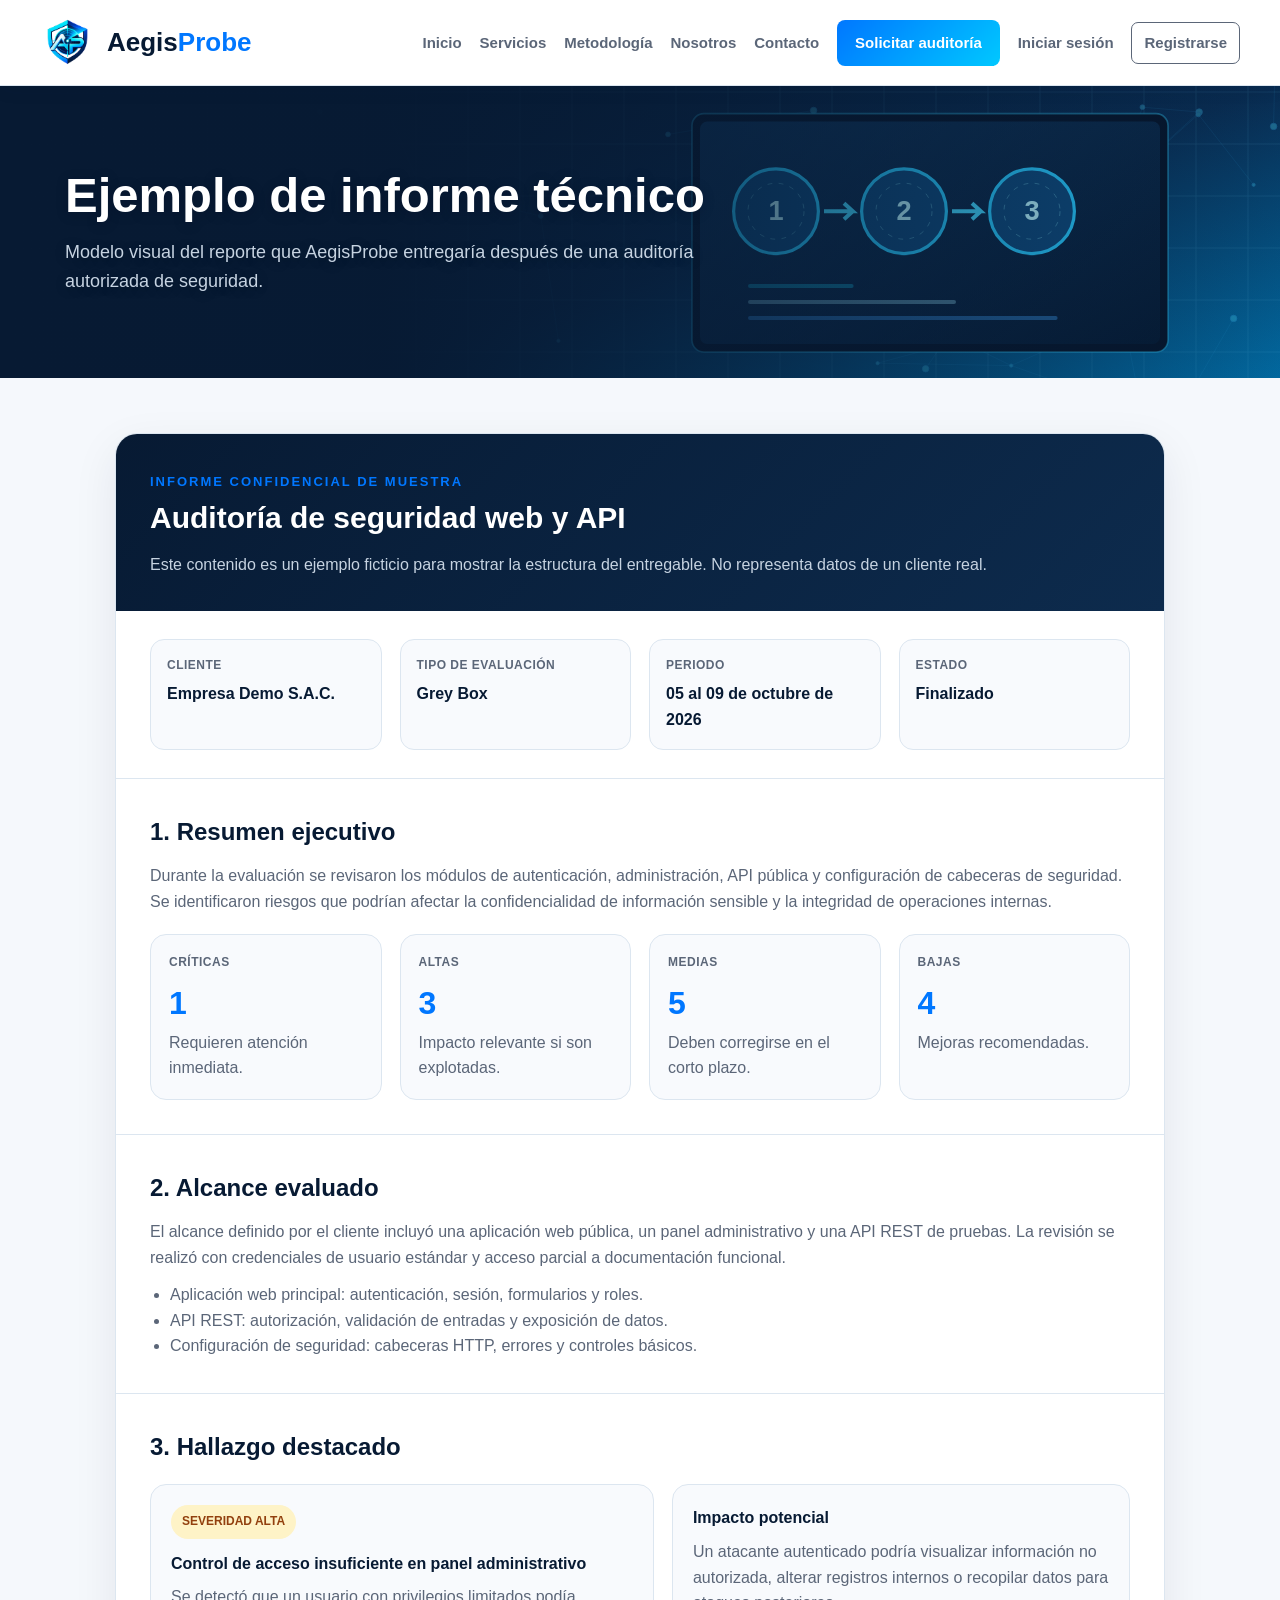
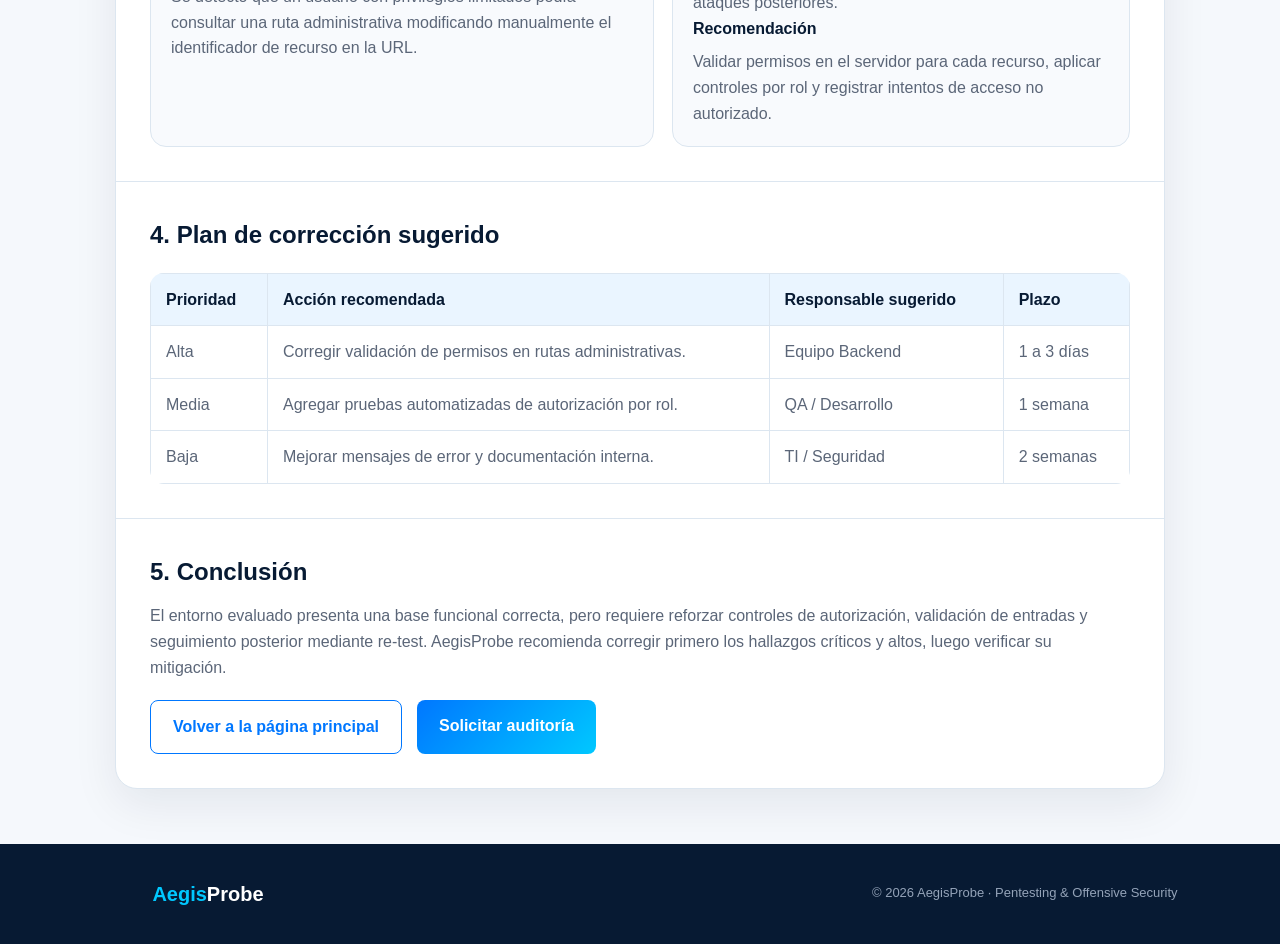
==== commit 84c1350a: "Add files via upload" ====
--- a/informe-ejemplo.html
+++ b/informe-ejemplo.html
@@ -1,164 +1,173 @@
 <!DOCTYPE html>
-
 <html lang="es">
 <head>
-<meta charset="utf-8"/>
-<meta content="IE=edge" http-equiv="X-UA-Compatible"/>
-<meta content="width=device-width, initial-scale=1.0" name="viewport"/>
-<title>Ejemplo de informe | AegisProbe</title>
-<link href="css/estilo-formulario.css" rel="stylesheet"/>
-<link href="css/usuarios.css" rel="stylesheet"/>
+    <meta charset="UTF-8">
+    <meta http-equiv="X-UA-Compatible" content="IE=edge">
+    <meta name="viewport" content="width=device-width, initial-scale=1.0">
+    <title>Ejemplo de informe | AegisProbe</title>
+    <link rel="stylesheet" href="css/estilo-formulario.css">
+    <link rel="stylesheet" href="css/usuarios.css">
 </head>
 <body id="pagina-informe">
-<header class="header" id="cabecera">
-<div class="header-inner">
-<a aria-label="Volver a la página principal de AegisProbe" class="brand" href="index.html" id="logo-principal">
-<img alt="" class="brand-logo" decoding="async" height="55" id="imagen-logo" src="img/aegisprobe-logo.png" width="55"/>
-<span class="brand-name" id="nombre-marca">
-<span class="aegis">Aegis</span><span class="probe">Probe</span>
-</span>
-</a>
-<nav class="nav" id="menu-navegacion">
-<a href="index.html#inicio" id="link-inicio">Inicio</a>
-<a href="index.html#servicios" id="link-servicios">Servicios</a>
-<a href="index.html#metodologia" id="link-metodologia">Metodología</a>
-<a href="index.html#nosotros" id="link-nosotros">Nosotros</a>
-<a href="index.html#contacto" id="link-contacto">Contacto</a>
-<a href="index.html#solicitar-auditoria" id="link-solicitar-auditoria">Solicitar auditoría</a>
-<a class="nav-usuario" href="login.html" id="link-login">Iniciar sesión</a>
-<a class="nav-usuario nav-registro" href="registro.html" id="link-registro">Registrarse</a>
-</nav>
-</div>
-</header>
-<section class="page-hero" id="hero-informe">
-<h1>Ejemplo de informe técnico</h1>
-<p>Modelo visual del reporte que AegisProbe entregaría después de una auditoría autorizada de seguridad.</p>
-</section>
-<main class="report-demo-section">
-<article class="report-demo-card">
-<header class="report-demo-header">
-<span class="section-label">INFORME CONFIDENCIAL DE MUESTRA</span>
-<h2>Auditoría de seguridad web y API</h2>
-<p>Este contenido es un ejemplo ficticio para mostrar la estructura del entregable. No representa datos de un cliente real.</p>
-</header>
-<section aria-label="Datos generales del informe" class="report-meta-grid">
-<div class="report-meta-item">
-<span>Cliente</span>
-<strong>Empresa Demo S.A.C.</strong>
-</div>
-<div class="report-meta-item">
-<span>Tipo de evaluación</span>
-<strong>Grey Box</strong>
-</div>
-<div class="report-meta-item">
-<span>Periodo</span>
-<strong>05 al 09 de octubre de 2026</strong>
-</div>
-<div class="report-meta-item">
-<span>Estado</span>
-<strong>Finalizado</strong>
-</div>
-</section>
-<section class="report-block">
-<h3>1. Resumen ejecutivo</h3>
-<p>Durante la evaluación se revisaron los módulos de autenticación, administración, API pública y configuración de cabeceras de seguridad. Se identificaron riesgos que podrían afectar la confidencialidad de información sensible y la integridad de operaciones internas.</p>
-<div class="report-summary-grid">
-<div class="report-risk-card">
-<span>Críticas</span>
-<strong>1</strong>
-<p>Requieren atención inmediata.</p>
-</div>
-<div class="report-risk-card">
-<span>Altas</span>
-<strong>3</strong>
-<p>Impacto relevante si son explotadas.</p>
-</div>
-<div class="report-risk-card">
-<span>Medias</span>
-<strong>5</strong>
-<p>Deben corregirse en el corto plazo.</p>
-</div>
-<div class="report-risk-card">
-<span>Bajas</span>
-<strong>4</strong>
-<p>Mejoras recomendadas.</p>
-</div>
-</div>
-</section>
-<section class="report-block">
-<h3>2. Alcance evaluado</h3>
-<p>El alcance definido por el cliente incluyó una aplicación web pública, un panel administrativo y una API REST de pruebas. La revisión se realizó con credenciales de usuario estándar y acceso parcial a documentación funcional.</p>
-<ul>
-<li>Aplicación web principal: autenticación, sesión, formularios y roles.</li>
-<li>API REST: autorización, validación de entradas y exposición de datos.</li>
-<li>Configuración de seguridad: cabeceras HTTP, errores y controles básicos.</li>
-</ul>
-</section>
-<section class="report-block">
-<h3>3. Hallazgo destacado</h3>
-<div class="finding-grid">
-<div class="finding-box">
-<span class="severity-badge">SEVERIDAD ALTA</span>
-<h4>Control de acceso insuficiente en panel administrativo</h4>
-<p>Se detectó que un usuario con privilegios limitados podía consultar una ruta administrativa modificando manualmente el identificador de recurso en la URL.</p>
-</div>
-<div class="finding-box">
-<h4>Impacto potencial</h4>
-<p>Un atacante autenticado podría visualizar información no autorizada, alterar registros internos o recopilar datos para ataques posteriores.</p>
-<h4>Recomendación</h4>
-<p>Validar permisos en el servidor para cada recurso, aplicar controles por rol y registrar intentos de acceso no autorizado.</p>
-</div>
-</div>
-</section>
-<section class="report-block">
-<h3>4. Plan de corrección sugerido</h3>
-<table class="report-table">
-<thead>
-<tr>
-<th>Prioridad</th>
-<th>Acción recomendada</th>
-<th>Responsable sugerido</th>
-<th>Plazo</th>
-</tr>
-</thead>
-<tbody>
-<tr>
-<td>Alta</td>
-<td>Corregir validación de permisos en rutas administrativas.</td>
-<td>Equipo Backend</td>
-<td>1 a 3 días</td>
-</tr>
-<tr>
-<td>Media</td>
-<td>Agregar pruebas automatizadas de autorización por rol.</td>
-<td>QA / Desarrollo</td>
-<td>1 semana</td>
-</tr>
-<tr>
-<td>Baja</td>
-<td>Mejorar mensajes de error y documentación interna.</td>
-<td>TI / Seguridad</td>
-<td>2 semanas</td>
-</tr>
-</tbody>
-</table>
-</section>
-<section class="report-block">
-<h3>5. Conclusión</h3>
-<p>El entorno evaluado presenta una base funcional correcta, pero requiere reforzar controles de autorización, validación de entradas y seguimiento posterior mediante re-test. AegisProbe recomienda corregir primero los hallazgos críticos y altos, luego verificar su mitigación.</p>
-<div class="report-actions">
-<a class="btn btn-secondary" href="index.html#informe">Volver a la página principal</a>
-<a class="btn btn-primary" href="index.html#solicitar-auditoria">Solicitar auditoría</a>
-</div>
-</section>
-</article>
-</main>
-<footer id="pie-pagina">
-<div class="footer-brand" id="marca-footer">
-<img alt="" class="footer-logo" height="40" id="logo-footer" src="img/aegisprobe-logo.png" width="40"></img>
-<strong><span>Aegis</span>Probe</strong>
-</div>
-<p id="texto-footer">© 2026 AegisProbe · Pentesting &amp; Offensive Security</p>
-</footer>
+    <header class="header" id="cabecera">
+        <div class="header-inner">
+        <a href="index.html" class="brand" id="logo-principal" aria-label="Volver al inicio de AegisProbe">
+            <div class="brand-logo" id="imagen-logo"></div>
+            <span class="brand-name" id="nombre-marca">
+                <span class="aegis">Aegis</span><span class="probe">Probe</span>
+            </span>
+        </a>
+
+        <nav class="nav" id="menu-navegacion">
+            <a href="index.html#inicio" id="link-inicio">Inicio</a>
+            <a href="index.html#servicios" id="link-servicios">Servicios</a>
+            <a href="index.html#metodologia" id="link-metodologia">Metodología</a>
+            <a href="index.html#nosotros" id="link-nosotros">Nosotros</a>
+            <a href="index.html#contacto" id="link-contacto">Contacto</a>
+            <a href="index.html#solicitar-auditoria" id="link-solicitar-auditoria">Solicitar auditoría</a>
+            <a href="login.html" class="nav-usuario" id="link-login">Iniciar sesión</a>
+            <a href="registro.html" class="nav-usuario nav-registro" id="link-registro">Registrarse</a>
+        </nav>
+        </div>
+    </header>
+
+    <section class="page-hero" id="hero-informe">
+        <h1>Ejemplo de informe técnico</h1>
+        <p>Modelo visual del reporte que AegisProbe entregaría después de una auditoría autorizada de seguridad.</p>
+    </section>
+
+    <main class="report-demo-section">
+        <article class="report-demo-card">
+            <header class="report-demo-header">
+                <span class="section-label">INFORME CONFIDENCIAL DE MUESTRA</span>
+                <h2>Auditoría de seguridad web y API</h2>
+                <p>Este contenido es un ejemplo ficticio para mostrar la estructura del entregable. No representa datos de un cliente real.</p>
+            </header>
+
+            <section class="report-meta-grid" aria-label="Datos generales del informe">
+                <div class="report-meta-item">
+                    <span>Cliente</span>
+                    <strong>Empresa Demo S.A.C.</strong>
+                </div>
+                <div class="report-meta-item">
+                    <span>Tipo de evaluación</span>
+                    <strong>Grey Box</strong>
+                </div>
+                <div class="report-meta-item">
+                    <span>Periodo</span>
+                    <strong>05 al 09 de octubre de 2026</strong>
+                </div>
+                <div class="report-meta-item">
+                    <span>Estado</span>
+                    <strong>Finalizado</strong>
+                </div>
+            </section>
+
+            <section class="report-block">
+                <h3>1. Resumen ejecutivo</h3>
+                <p>Durante la evaluación se revisaron los módulos de autenticación, administración, API pública y configuración de cabeceras de seguridad. Se identificaron riesgos que podrían afectar la confidencialidad de información sensible y la integridad de operaciones internas.</p>
+                <div class="report-summary-grid">
+                    <div class="report-risk-card">
+                        <span>Críticas</span>
+                        <strong>1</strong>
+                        <p>Requieren atención inmediata.</p>
+                    </div>
+                    <div class="report-risk-card">
+                        <span>Altas</span>
+                        <strong>3</strong>
+                        <p>Impacto relevante si son explotadas.</p>
+                    </div>
+                    <div class="report-risk-card">
+                        <span>Medias</span>
+                        <strong>5</strong>
+                        <p>Deben corregirse en el corto plazo.</p>
+                    </div>
+                    <div class="report-risk-card">
+                        <span>Bajas</span>
+                        <strong>4</strong>
+                        <p>Mejoras recomendadas.</p>
+                    </div>
+                </div>
+            </section>
+
+            <section class="report-block">
+                <h3>2. Alcance evaluado</h3>
+                <p>El alcance definido por el cliente incluyó una aplicación web pública, un panel administrativo y una API REST de pruebas. La revisión se realizó con credenciales de usuario estándar y acceso parcial a documentación funcional.</p>
+                <ul>
+                    <li>Aplicación web principal: autenticación, sesión, formularios y roles.</li>
+                    <li>API REST: autorización, validación de entradas y exposición de datos.</li>
+                    <li>Configuración de seguridad: cabeceras HTTP, errores y controles básicos.</li>
+                </ul>
+            </section>
+
+            <section class="report-block">
+                <h3>3. Hallazgo destacado</h3>
+                <div class="finding-grid">
+                    <div class="finding-box">
+                        <span class="severity-badge">SEVERIDAD ALTA</span>
+                        <h4>Control de acceso insuficiente en panel administrativo</h4>
+                        <p>Se detectó que un usuario con privilegios limitados podía consultar una ruta administrativa modificando manualmente el identificador de recurso en la URL.</p>
+                    </div>
+                    <div class="finding-box">
+                        <h4>Impacto potencial</h4>
+                        <p>Un atacante autenticado podría visualizar información no autorizada, alterar registros internos o recopilar datos para ataques posteriores.</p>
+                        <h4>Recomendación</h4>
+                        <p>Validar permisos en el servidor para cada recurso, aplicar controles por rol y registrar intentos de acceso no autorizado.</p>
+                    </div>
+                </div>
+            </section>
+
+            <section class="report-block">
+                <h3>4. Plan de corrección sugerido</h3>
+                <table class="report-table">
+                    <thead>
+                        <tr>
+                            <th>Prioridad</th>
+                            <th>Acción recomendada</th>
+                            <th>Responsable sugerido</th>
+                            <th>Plazo</th>
+                        </tr>
+                    </thead>
+                    <tbody>
+                        <tr>
+                            <td>Alta</td>
+                            <td>Corregir validación de permisos en rutas administrativas.</td>
+                            <td>Equipo Backend</td>
+                            <td>1 a 3 días</td>
+                        </tr>
+                        <tr>
+                            <td>Media</td>
+                            <td>Agregar pruebas automatizadas de autorización por rol.</td>
+                            <td>QA / Desarrollo</td>
+                            <td>1 semana</td>
+                        </tr>
+                        <tr>
+                            <td>Baja</td>
+                            <td>Mejorar mensajes de error y documentación interna.</td>
+                            <td>TI / Seguridad</td>
+                            <td>2 semanas</td>
+                        </tr>
+                    </tbody>
+                </table>
+            </section>
+
+            <section class="report-block">
+                <h3>5. Conclusión</h3>
+                <p>El entorno evaluado presenta una base funcional correcta, pero requiere reforzar controles de autorización, validación de entradas y seguimiento posterior mediante re-test. AegisProbe recomienda corregir primero los hallazgos críticos y altos, luego verificar su mitigación.</p>
+                <div class="report-actions">
+                    <a href="index.html#informe" class="btn btn-secondary">Volver a la página principal</a>
+                    <a href="index.html#solicitar-auditoria" class="btn btn-primary">Solicitar auditoría</a>
+                </div>
+            </section>
+        </article>
+    </main>
+
+    <footer id="pie-pagina">
+        <div class="footer-brand" id="marca-footer">
+            <div class="footer-logo" id="logo-footer"></div>
+            <strong><span>Aegis</span>Probe</strong>
+        </div>
+        <p id="texto-footer">© 2026 AegisProbe · Pentesting & Offensive Security</p>
+    </footer>
 </body>
 </html>
--- a/css/estilo-formulario.css
+++ b/css/estilo-formulario.css
@@ -1,1868 +1,1950 @@
-/* ================================
-   ESTILO GENERAL AEGISPROBE
-================================ */
-
-* {
-    margin: 0;
-    padding: 0;
-    box-sizing: border-box;
-}
-
-html {
-    scroll-behavior: smooth;
-}
-
-body {
-    font-family: Arial, Helvetica, sans-serif;
-    background-color: #F5F8FC;
-    color: #0B1220;
-    line-height: 1.6;
-}
-
-a {
-    text-decoration: none;
-}
-
-img {
-    max-width: 100%;
-}
-
-
-/* ================================
-   HEADER / MENÚ GENERAL
-================================ */
-
-.header {
-    width: 100%;
-    min-height: 85px;
-    background-color: #FFFFFF;
-    border-bottom: 1px solid #DCE6F0;
-    box-shadow: 0 4px 18px rgba(7, 26, 51, 0.06);
-
-    display: flex;
-    align-items: center;
-    justify-content: space-between;
-
-    padding: 0 8%;
-    position: sticky;
-    top: 0;
-    z-index: 100;
-}
-
-.brand {
-    display: flex;
-    align-items: center;
-    gap: 12px;
-}
-
-.brand-logo {
-    width: 55px;
-    height: 55px;
-
-    background-image: url("../img/aegisprobe-logo.png");
-    background-size: contain;
-    background-repeat: no-repeat;
-    background-position: center;
-}
-
-.brand-name {
-    font-size: 26px;
-    font-weight: bold;
-}
-
-.aegis {
-    color: #071A33;
-}
-
-.probe {
-    color: #0077FF;
-}
-
-.nav {
-    display: flex;
-    align-items: center;
-    gap: 28px;
-}
-
-.nav a {
-    color: #5B6678;
-    font-size: 15px;
-    font-weight: 600;
-    transition: 0.3s;
-}
-
-.nav a:hover {
-    color: #0077FF;
-}
-
-/* Botón del menú: Solicitar auditoría */
-#link-solicitar-auditoria {
-    background: linear-gradient(135deg, #0077FF, #00C8FF);
-    color: #FFFFFF;
-    padding: 11px 18px;
-    border-radius: 8px;
-}
-
-#link-solicitar-auditoria:hover {
-    background: linear-gradient(135deg, #005FD1, #00AEE0);
-    color: #FFFFFF;
-}
-
-/* Página activa */
-#pagina-inicio #link-inicio,
-#pagina-servicios #link-servicios,
-#pagina-metodologia #link-metodologia,
-#pagina-nosotros #link-nosotros,
-#pagina-contacto #link-contacto,
-#pagina-solicitar-auditoria #link-solicitar-auditoria {
-    color: #0077FF;
-}
-
-
-/* ================================
-   SECCIONES GENERALES
-================================ */
-
-.section {
-    max-width: 1200px;
-    margin: 0 auto;
-    padding: 80px 25px;
-}
-
-.section-title {
-    font-size: 38px;
-    color: #071A33;
-    margin-bottom: 15px;
-    text-align: center;
-}
-
-.section-title span {
-    color: #0077FF;
-}
-
-.section-description {
-    max-width: 700px;
-    margin: 0 auto 45px;
-    text-align: center;
-    color: #5B6678;
-    font-size: 17px;
-}
-
-.section-label {
-    color: #0077FF;
-    font-size: 13px;
-    font-weight: bold;
-    letter-spacing: 2px;
-    text-transform: uppercase;
-}
-
-
-/* ================================
-   BOTONES
-================================ */
-
-.btn {
-    display: inline-block;
-    padding: 13px 22px;
-    border-radius: 8px;
-    font-weight: bold;
-    transition: 0.3s;
-}
-
-.btn-primary {
-    background: linear-gradient(135deg, #0077FF, #00C8FF);
-    color: #FFFFFF;
-}
-
-.btn-primary:hover {
-    transform: translateY(-2px);
-    box-shadow: 0 8px 22px rgba(0, 119, 255, 0.25);
-}
-
-.btn-secondary {
-    color: #0077FF;
-    border: 1px solid #0077FF;
-}
-
-.btn-secondary:hover {
-    background-color: #EAF5FF;
-}
-
-
-/* ================================
-   INDEX / HOME
-================================ */
-
-.hero {
-    max-width: 1200px;
-    margin: 0 auto;
-    padding: 90px 25px;
-
-    display: grid;
-    grid-template-columns: 1fr 1fr;
-
-    align-items: center;
-    gap: 60px;
-}
-
-.hero-text h1 {
-    font-size: 58px;
-    line-height: 1.05;
-    color: #071A33;
-    margin: 18px 0;
-}
-
-.hero-text h1 span {
-    color: #0077FF;
-}
-
-.hero-text p {
-    font-size: 18px;
-    color: #5B6678;
-    margin-bottom: 30px;
-}
-
-.hero-buttons {
-    display: flex;
-    gap: 15px;
-    flex-wrap: wrap;
-}
-
-.hero-graphic {
-    min-height: 360px;
-    border-radius: 24px;
-
-    background:
-        radial-gradient(circle at center, rgba(0, 200, 255, 0.30), transparent 45%),
-        linear-gradient(135deg, #071A33, #0D2B4D);
-
-    box-shadow: 0 18px 45px rgba(7, 26, 51, 0.18);
-
-    display: flex;
-    align-items: center;
-    justify-content: center;
-
-    padding: 40px;
-}
-
-.hero-logo {
-    width: 300px;
-    max-width: 85%;
-    height: auto;
-
-    object-fit: contain;
-
-    filter: drop-shadow(0 12px 25px rgba(0, 200, 255, 0.35));
-}
-
-.trust-bar {
-    background-color: #FFFFFF;
-    border-top: 1px solid #DCE6F0;
-    border-bottom: 1px solid #DCE6F0;
-    padding: 28px 8%;
-    text-align: center;
-}
-
-.trust-items {
-    display: flex;
-    justify-content: center;
-    gap: 35px;
-    flex-wrap: wrap;
-    color: #5B6678;
-    font-weight: bold;
-}
-
-.stats {
-    display: grid;
-    grid-template-columns: repeat(3, 1fr);
-    gap: 25px;
-}
-
-.stat-card {
-    background-color: #FFFFFF;
-    padding: 30px;
-    border-radius: 16px;
-    text-align: center;
-    border: 1px solid #DCE6F0;
-    box-shadow: 0 8px 25px rgba(7, 26, 51, 0.06);
-}
-
-.stat-card h3 {
-    font-size: 38px;
-    color: #0077FF;
-}
-
-.stat-card p {
-    color: #5B6678;
-}
-
-.testimonials {
-    display: grid;
-    grid-template-columns: repeat(3, 1fr);
-    gap: 25px;
-}
-
-.testimonial-card {
-    background-color: #FFFFFF;
-    padding: 28px;
-    border-radius: 16px;
-    border: 1px solid #DCE6F0;
-    box-shadow: 0 8px 25px rgba(7, 26, 51, 0.06);
-}
-
-.testimonial-card .stars {
-    color: #F59E0B;
-    margin-bottom: 12px;
-}
-
-.testimonial-card p {
-    color: #5B6678;
-    margin-bottom: 15px;
-}
-
-.testimonial-card strong {
-    color: #071A33;
-}
-
-.cta-banner {
-    background: linear-gradient(135deg, #071A33, #0D2B4D);
-    color: #FFFFFF;
-    text-align: center;
-    padding: 60px 30px;
-    border-radius: 24px;
-}
-
-.cta-banner h2 {
-    font-size: 36px;
-    margin-bottom: 15px;
-}
-
-.cta-banner p {
-    color: #C6D3E1;
-    margin-bottom: 25px;
-}
-
-
-/* ================================
-   SERVICIOS
-================================ */
-
-.page-hero {
-    background: linear-gradient(135deg, #071A33, #0D2B4D);
-    color: #FFFFFF;
-    text-align: center;
-    padding: 85px 25px;
-}
-
-.page-hero h1 {
-    font-size: 48px;
-    margin-bottom: 15px;
-}
-
-.page-hero p {
-    max-width: 720px;
-    margin: 0 auto;
-    color: #C6D3E1;
-    font-size: 18px;
-}
-
-.services-grid {
-    display: grid;
-    grid-template-columns: repeat(3, 1fr);
-    gap: 25px;
-}
-
-.service-card {
-    background-color: #FFFFFF;
-    padding: 30px;
-    border-radius: 18px;
-    border: 1px solid #DCE6F0;
-    box-shadow: 0 8px 25px rgba(7, 26, 51, 0.06);
-    transition: 0.3s;
-}
-
-.service-card:hover {
-    transform: translateY(-6px);
-    border-color: #0077FF;
-}
-
-.service-icon {
-    width: 55px;
-    height: 55px;
-    background-color: #EAF5FF;
-    color: #0077FF;
-    border-radius: 14px;
-
-    display: flex;
-    align-items: center;
-    justify-content: center;
-
-    font-size: 26px;
-    margin-bottom: 20px;
-}
-
-.service-card h3 {
-    color: #071A33;
-    margin-bottom: 10px;
-}
-
-.service-card p {
-    color: #5B6678;
-    margin-bottom: 15px;
-}
-
-.service-card ul {
-    padding-left: 20px;
-    color: #5B6678;
-    margin-bottom: 15px;
-}
-
-.service-card a {
-    color: #0077FF;
-    font-weight: bold;
-}
-
-.comparison {
-    display: grid;
-    grid-template-columns: repeat(3, 1fr);
-    gap: 25px;
-}
-
-.comparison-card {
-    background-color: #FFFFFF;
-    padding: 28px;
-    border-radius: 16px;
-    border: 1px solid #DCE6F0;
-}
-
-.comparison-card h3 {
-    color: #071A33;
-    margin-bottom: 10px;
-}
-
-.comparison-card p {
-    color: #5B6678;
-}
-
-
-/* ================================
-   METODOLOGÍA
-================================ */
-
-.timeline {
-    display: grid;
-    gap: 25px;
-}
-
-.timeline-item {
-    background-color: #FFFFFF;
-    padding: 25px;
-    border-radius: 16px;
-    border-left: 5px solid #0077FF;
-    box-shadow: 0 8px 25px rgba(7, 26, 51, 0.06);
-
-    display: grid;
-    grid-template-columns: 70px 1fr;
-    gap: 20px;
-    align-items: center;
-}
-
-.timeline-number {
-    width: 55px;
-    height: 55px;
-    border-radius: 50%;
-    background: linear-gradient(135deg, #0077FF, #00C8FF);
-    color: #FFFFFF;
-
-    display: flex;
-    align-items: center;
-    justify-content: center;
-
-    font-weight: bold;
-    font-size: 20px;
-}
-
-.timeline-content h3 {
-    color: #071A33;
-    margin-bottom: 6px;
-}
-
-.timeline-content p {
-    color: #5B6678;
-}
-
-.standards-grid {
-    display: grid;
-    grid-template-columns: repeat(3, 1fr);
-    gap: 25px;
-}
-
-.standard-card {
-    background-color: #FFFFFF;
-    padding: 30px;
-    text-align: center;
-    border-radius: 16px;
-    border: 1px solid #DCE6F0;
-}
-
-.standard-card h3 {
-    color: #0077FF;
-    font-size: 28px;
-    margin-bottom: 8px;
-}
-
-.standard-card p {
-    color: #5B6678;
-}
-
-.report-box {
-    background-color: #FFFFFF;
-    border: 1px dashed #0077FF;
-    padding: 35px;
-    border-radius: 18px;
-    text-align: center;
-}
-
-.report-box h3 {
-    color: #071A33;
-    margin-bottom: 10px;
-}
-
-.report-box p {
-    color: #5B6678;
-    margin-bottom: 20px;
-}
-
-
-/* ================================
-   NOSOTROS
-================================ */
-
-.about-grid {
-    display: grid;
-    grid-template-columns: 1fr 1fr;
-    gap: 50px;
-    align-items: center;
-}
-
-.about-text h2 {
-    color: #071A33;
-    font-size: 36px;
-    margin-bottom: 15px;
-}
-
-.about-text p {
-    color: #5B6678;
-    margin-bottom: 15px;
-}
-
-.about-visual {
-    min-height: 330px;
-    border-radius: 22px;
-    background:
-        radial-gradient(circle at top right, rgba(0, 200, 255, 0.35), transparent 30%),
-        linear-gradient(135deg, #071A33, #0D2B4D);
-
-    display: flex;
-    align-items: center;
-    justify-content: center;
-
-    color: #FFFFFF;
-    font-size: 70px;
-}
-
-.values-grid {
-    display: grid;
-    grid-template-columns: repeat(3, 1fr);
-    gap: 25px;
-}
-
-.value-card {
-    background-color: #FFFFFF;
-    padding: 28px;
-    border-radius: 16px;
-    border: 1px solid #DCE6F0;
-    text-align: center;
-}
-
-.value-card h3 {
-    color: #071A33;
-    margin-bottom: 10px;
-}
-
-.value-card p {
-    color: #5B6678;
-}
-
-.team-grid {
-    display: grid;
-    grid-template-columns: repeat(3, 1fr);
-    gap: 25px;
-}
-
-.team-card {
-    background-color: #FFFFFF;
-    padding: 28px;
-    border-radius: 16px;
-    text-align: center;
-    border: 1px solid #DCE6F0;
-    box-shadow: 0 8px 25px rgba(7, 26, 51, 0.06);
-    transition: 0.3s;
-}
-
-.team-card:hover {
-    transform: translateY(-5px);
-    border-color: #0077FF;
-}
-
-.team-photo {
-    width: 120px;
-    height: 120px;
-    margin: 0 auto 18px;
-
-    display: block;
-
-    border-radius: 50%;
-    object-fit: cover;
-
-    border: 4px solid #EAF5FF;
-    box-shadow: 0 8px 20px rgba(0, 119, 255, 0.18);
-}
-
-.team-card h3 {
-    color: #071A33;
-    font-size: 20px;
-    margin-bottom: 8px;
-}
-
-.team-card p {
-    color: #5B6678;
-    font-size: 14px;
-    margin-bottom: 15px;
-}
-
-.team-badge {
-    display: inline-block;
-    background-color: #EAF5FF;
-    color: #0077FF;
-    padding: 8px 12px;
-    border-radius: 20px;
-    font-size: 13px;
-    font-weight: bold;
-}
-
-.certifications {
-    display: flex;
-    justify-content: center;
-    gap: 20px;
-    flex-wrap: wrap;
-}
-
-.cert-badge {
-    background-color: #FFFFFF;
-    color: #0077FF;
-    border: 1px solid #DCE6F0;
-    border-radius: 8px;
-    padding: 12px 18px;
-    font-weight: bold;
-}
-
-
-/* ================================
-   CONTACTO / SOLICITAR AUDITORÍA
-================================ */
-
-.contact-section {
-    max-width: 1200px;
-    margin: 70px auto;
-    padding: 0 25px;
-
-    display: grid;
-    grid-template-columns: 1fr 1.2fr;
-    gap: 80px;
-    align-items: start;
-}
-
-.contact-info {
-    padding-top: 30px;
-}
-
-.contact-info h1 {
-    font-size: 52px;
-    line-height: 1.05;
-    margin: 15px 0 25px;
-    color: #071A33;
-}
-
-.contact-info h1 span {
-    color: #0077FF;
-}
-
-.contact-info > p {
-    color: #5B6678;
-    font-size: 17px;
-    margin-bottom: 35px;
-}
-
-.info-card {
-    display: flex;
-    align-items: flex-start;
-    gap: 16px;
-    margin-bottom: 25px;
-}
-
-.info-icon {
-    width: 45px;
-    height: 45px;
-    min-width: 45px;
-
-    background-color: #EAF5FF;
-    color: #0077FF;
-
-    display: flex;
-    justify-content: center;
-    align-items: center;
-
-    border-radius: 12px;
-    font-size: 20px;
-}
-
-.info-card h3 {
-    color: #071A33;
-    margin-bottom: 6px;
-    font-size: 16px;
-}
-
-.info-card p {
-    color: #5B6678;
-    font-size: 14px;
-}
-
-.form-container {
-    background-color: #FFFFFF;
-    padding: 40px;
-    border-radius: 18px;
-    border: 1px solid #DCE6F0;
-    box-shadow: 0 15px 45px rgba(7, 26, 51, 0.08);
-}
-
-.form-header {
-    margin-bottom: 30px;
-}
-
-.form-header h2 {
-    color: #071A33;
-    font-size: 28px;
-    margin-bottom: 8px;
-}
-
-.form-header p {
-    color: #5B6678;
-}
-
-.form-row {
-    display: grid;
-    grid-template-columns: 1fr 1fr;
-    gap: 20px;
-}
-
-.form-group {
-    margin-bottom: 22px;
-}
-
-.form-group label {
-    display: block;
-    margin-bottom: 8px;
-    color: #071A33;
-    font-size: 14px;
-    font-weight: bold;
-}
-
-.form-group label span {
-    color: #0077FF;
-}
-
-input[type="text"],
-input[type="email"],
-input[type="tel"],
-select,
-textarea {
-    width: 100%;
-    padding: 13px 15px;
-    border: 1px solid #DCE6F0;
-    border-radius: 9px;
-    background-color: #F8FAFD;
-    color: #0B1220;
-    font-size: 14px;
-    outline: none;
-    transition: 0.3s;
-}
-
-input[type="text"]:focus,
-input[type="email"]:focus,
-input[type="tel"]:focus,
-select:focus,
-textarea:focus {
-    background-color: #FFFFFF;
-    border-color: #0077FF;
-    box-shadow: 0 0 0 3px rgba(0, 119, 255, 0.12);
-}
-
-textarea {
-    resize: vertical;
-    min-height: 120px;
-}
-
-.checkbox-container {
-    display: grid;
-    grid-template-columns: 1fr 1fr;
-    gap: 10px;
-}
-
-.check-option,
-.radio-option {
-    display: flex !important;
-    align-items: center;
-    gap: 9px;
-
-    padding: 12px;
-    border: 1px solid #DCE6F0;
-    border-radius: 8px;
-    cursor: pointer;
-    transition: 0.3s;
-}
-
-.check-option:hover,
-.radio-option:hover {
-    border-color: #0077FF;
-    background-color: #F2F8FF;
-}
-
-.check-option input,
-.radio-option input,
-.privacy input {
-    accent-color: #0077FF;
-}
-
-.radio-container {
-    display: flex;
-    gap: 12px;
-}
-
-.radio-option {
-    flex: 1;
-    justify-content: center;
-}
-
-.privacy {
-    display: flex;
-    gap: 10px;
-    align-items: flex-start;
-
-    margin: 5px 0 25px;
-    color: #5B6678;
-    font-size: 13px;
-}
-
-.submit-btn {
-    width: 100%;
-    padding: 15px;
-    border: none;
-    border-radius: 9px;
-
-    background: linear-gradient(135deg, #0077FF, #00C8FF);
-    color: #FFFFFF;
-
-    font-size: 16px;
-    font-weight: bold;
-
-    cursor: pointer;
-    transition: 0.3s;
-}
-
-.submit-btn:hover {
-    transform: translateY(-2px);
-    box-shadow: 0 8px 25px rgba(0, 119, 255, 0.28);
-}
-
-
-/* ================================
-   CONTACTO SIMPLE
-================================ */
-
-.contact-grid {
-    display: grid;
-    grid-template-columns: 1fr 1fr;
-    gap: 35px;
-}
-
-.contact-card {
-    background-color: #FFFFFF;
-    padding: 30px;
-    border-radius: 16px;
-    border: 1px solid #DCE6F0;
-    box-shadow: 0 8px 25px rgba(7, 26, 51, 0.06);
-}
-
-.contact-card h3 {
-    color: #071A33;
-    margin-bottom: 12px;
-}
-
-.contact-card p {
-    color: #5B6678;
-    margin-bottom: 10px;
-}
-
-
-/* ================================
-   PÁGINA DE CONFIRMACIÓN
-================================ */
-
-.confirmacion-section {
-    min-height: 70vh;
-    display: flex;
-    align-items: center;
-    justify-content: center;
-    padding: 60px 25px;
-}
-
-.confirmacion-card {
-    max-width: 650px;
-    background-color: #FFFFFF;
-    padding: 45px;
-    border-radius: 20px;
-    text-align: center;
-    border: 1px solid #DCE6F0;
-    box-shadow: 0 15px 45px rgba(7, 26, 51, 0.10);
-}
-
-.confirmacion-icon {
-    width: 75px;
-    height: 75px;
-    margin: 0 auto 20px;
-
-    border-radius: 50%;
-    background: linear-gradient(135deg, #18B67A, #00C8FF);
-    color: #FFFFFF;
-
-    display: flex;
-    align-items: center;
-    justify-content: center;
-
-    font-size: 35px;
-}
-
-.confirmacion-card h1 {
-    color: #071A33;
-    font-size: 34px;
-    margin-bottom: 12px;
-}
-
-.confirmacion-card p {
-    color: #5B6678;
-    margin-bottom: 25px;
-}
-
-
-/* ================================
-   FOOTER
-================================ */
-
-footer {
-    background-color: #071A33;
-    color: #FFFFFF;
-    padding: 30px 8%;
-
-    display: flex;
-    justify-content: space-between;
-    align-items: center;
-}
-
-.footer-brand {
-    display: flex;
-    align-items: center;
-    gap: 10px;
-}
-
-.footer-logo {
-    width: 40px;
-    height: 40px;
-
-    background-image: url("../img/aegisprobe-logo.png");
-    background-size: contain;
-    background-repeat: no-repeat;
-    background-position: center;
-}
-
-.footer-brand strong {
-    font-size: 20px;
-}
-
-.footer-brand strong span {
-    color: #00C8FF;
-}
-
-footer p {
-    color: #94A3B8;
-    font-size: 13px;
-}
-
-
-/* ================================
-   RESPONSIVE
-================================ */
-
-@media (max-width: 950px) {
-
-    .header {
-        flex-direction: column;
-        gap: 15px;
-        padding: 18px 5%;
-    }
-
-    .nav {
-        flex-wrap: wrap;
-        justify-content: center;
-        gap: 15px;
-    }
-
-    .hero,
-    .contact-section,
-    .about-grid,
-    .contact-grid {
-        grid-template-columns: 1fr;
-    }
-
-    .hero-text h1,
-    .contact-info h1 {
-        font-size: 42px;
-    }
-
-    .services-grid,
-    .comparison,
-    .standards-grid,
-    .values-grid,
-    .team-grid,
-    .stats,
-    .testimonials {
-        grid-template-columns: 1fr 1fr;
-    }
-
-}
-
-
-@media (max-width: 650px) {
-
-    .section {
-        padding: 60px 18px;
-    }
-
-    .page-hero h1 {
-        font-size: 36px;
-    }
-
-    .hero {
-        padding: 60px 18px;
-    }
-
-    .hero-text h1 {
-        font-size: 38px;
-    }
-
-    .services-grid,
-    .comparison,
-    .standards-grid,
-    .values-grid,
-    .team-grid,
-    .stats,
-    .testimonials {
-        grid-template-columns: 1fr;
-    }
-
-    .form-row,
-    .checkbox-container {
-        grid-template-columns: 1fr;
-    }
-
-    .radio-container {
-        flex-direction: column;
-    }
-
-    .form-container {
-        padding: 28px 22px;
-    }
-
-    footer {
-        flex-direction: column;
-        gap: 15px;
-        text-align: center;
-    }
-
-}
-
-/* ================================
-   AJUSTES DE ESPACIADO Y NUEVOS BLOQUES
-================================ */
-
-.compact-section {
-    padding-top: 55px;
-    padding-bottom: 55px;
-}
-
-#estadisticas {
-    padding-top: 50px;
-}
-
-#estadisticas .section-description,
-#testimonios .section-description,
-#tipos-evaluacion .section-description,
-#certificaciones .section-description {
-    margin-bottom: 32px;
-}
-
-.stat-card {
-    display: flex;
-    flex-direction: column;
-    justify-content: center;
-    min-height: 175px;
-}
-
-.stat-card p {
-    margin-bottom: 8px;
-}
-
-.stat-card span {
-    display: block;
-    color: #5B6678;
-    font-size: 14px;
-    line-height: 1.55;
-}
-
-/* Carrusel de reseñas */
-.testimonials-carousel {
-    position: relative;
-    max-width: 1120px;
-    margin: 0 auto;
-    padding: 0 58px 42px;
-}
-
-.testimonials-viewport {
-    overflow: hidden;
-}
-
-.testimonials-track {
-    display: flex;
-    gap: 25px;
-    transition: transform 0.45s ease;
-    will-change: transform;
-}
-
-.testimonials-track .testimonial-card {
-    flex: 0 0 calc((100% - 50px) / 3);
-    min-height: 235px;
-}
-
-.testimonial-card span {
-    display: block;
-    color: #5B6678;
-    font-size: 13px;
-    line-height: 1.45;
-    margin-top: 6px;
-}
-
-.carousel-btn {
-    width: 42px;
-    height: 42px;
-    border: 1px solid #DCE6F0;
-    border-radius: 50%;
-    background-color: #FFFFFF;
-    color: #0077FF;
-    font-size: 30px;
-    line-height: 1;
-    cursor: pointer;
-    position: absolute;
-    top: 42%;
-    transform: translateY(-50%);
-    box-shadow: 0 8px 22px rgba(7, 26, 51, 0.08);
-    transition: 0.3s;
-    z-index: 2;
-}
-
-.carousel-btn:hover {
-    background: linear-gradient(135deg, #0077FF, #00C8FF);
-    color: #FFFFFF;
-    border-color: transparent;
-}
-
-.carousel-prev {
-    left: 0;
-}
-
-.carousel-next {
-    right: 0;
-}
-
-.carousel-dots {
-    display: flex;
-    justify-content: center;
-    gap: 9px;
-    margin-top: 24px;
-}
-
-.carousel-dot {
-    width: 10px;
-    height: 10px;
-    border: 0;
-    border-radius: 50%;
-    background-color: #C6D3E1;
-    cursor: pointer;
-    transition: 0.3s;
-}
-
-.carousel-dot.is-active {
-    width: 28px;
-    border-radius: 20px;
-    background-color: #0077FF;
-}
-
-/* Tipos de evaluación ampliados */
-.comparison-card {
-    box-shadow: 0 8px 25px rgba(7, 26, 51, 0.06);
-    transition: 0.3s;
-}
-
-.comparison-card:hover {
-    transform: translateY(-5px);
-    border-color: #0077FF;
-}
-
-.comparison-card ul {
-    margin-top: 14px;
-    padding-left: 18px;
-    color: #5B6678;
-    font-size: 14px;
-}
-
-.comparison-card li {
-    margin-bottom: 8px;
-}
-
-/* Informe */
-.report-box {
-    padding: 48px 35px;
-    box-shadow: 0 12px 35px rgba(7, 26, 51, 0.06);
-}
-
-.report-box .section-label {
-    display: inline-block;
-    margin-bottom: 10px;
-}
-
-.report-box h3 {
-    font-size: 26px;
-}
-
-/* Certificaciones como enlaces */
-.cert-badge {
-    transition: 0.3s;
-}
-
-.cert-badge:hover {
-    background: linear-gradient(135deg, #0077FF, #00C8FF);
-    color: #FFFFFF;
-    border-color: transparent;
-    transform: translateY(-3px);
-    box-shadow: 0 8px 22px rgba(0, 119, 255, 0.22);
-}
-
-/* Página de informe de ejemplo */
-.report-demo-section {
-    max-width: 1100px;
-    margin: 0 auto;
-    padding: 55px 25px;
-}
-
-.report-demo-card {
-    background-color: #FFFFFF;
-    border: 1px solid #DCE6F0;
-    border-radius: 22px;
-    box-shadow: 0 15px 45px rgba(7, 26, 51, 0.08);
-    overflow: hidden;
-}
-
-.report-demo-header {
-    background: linear-gradient(135deg, #071A33, #0D2B4D);
-    color: #FFFFFF;
-    padding: 34px;
-}
-
-.report-demo-header h2 {
-    font-size: 30px;
-    margin-bottom: 10px;
-}
-
-.report-demo-header p {
-    color: #C6D3E1;
-}
-
-.report-meta-grid,
-.report-summary-grid,
-.finding-grid {
-    display: grid;
-    grid-template-columns: repeat(4, 1fr);
-    gap: 18px;
-}
-
-.report-meta-grid {
-    padding: 28px 34px;
-    border-bottom: 1px solid #DCE6F0;
-}
-
-.report-meta-item {
-    background-color: #F8FAFD;
-    border: 1px solid #DCE6F0;
-    border-radius: 14px;
-    padding: 16px;
-}
-
-.report-meta-item span,
-.report-risk-card span {
-    display: block;
-    color: #5B6678;
-    font-size: 12px;
-    font-weight: bold;
-    letter-spacing: 0.5px;
-    text-transform: uppercase;
-    margin-bottom: 6px;
-}
-
-.report-meta-item strong {
-    color: #071A33;
-}
-
-.report-block {
-    padding: 34px;
-    border-bottom: 1px solid #DCE6F0;
-}
-
-.report-block:last-child {
-    border-bottom: 0;
-}
-
-.report-block h3 {
-    color: #071A33;
-    font-size: 24px;
-    margin-bottom: 12px;
-}
-
-.report-block p,
-.report-block li {
-    color: #5B6678;
-}
-
-.report-block ul {
-    padding-left: 20px;
-    margin-top: 12px;
-}
-
-.report-summary-grid {
-    margin-top: 20px;
-}
-
-.report-risk-card {
-    border: 1px solid #DCE6F0;
-    border-radius: 16px;
-    padding: 18px;
-    background-color: #F8FAFD;
-}
-
-.report-risk-card strong {
-    display: block;
-    font-size: 32px;
-    color: #0077FF;
-}
-
-.finding-grid {
-    grid-template-columns: 1.1fr 1fr;
-    margin-top: 18px;
-}
-
-.finding-box {
-    background-color: #F8FAFD;
-    border: 1px solid #DCE6F0;
-    border-radius: 16px;
-    padding: 20px;
-}
-
-.finding-box h4 {
-    color: #071A33;
-    margin-bottom: 8px;
-}
-
-.severity-badge {
-    display: inline-block;
-    background-color: #FEF3C7;
-    color: #92400E;
-    padding: 7px 11px;
-    border-radius: 20px;
-    font-size: 12px;
-    font-weight: bold;
-    margin-bottom: 12px;
-}
-
-.report-table {
-    width: 100%;
-    border-collapse: collapse;
-    margin-top: 18px;
-    overflow: hidden;
-    border-radius: 14px;
-}
-
-.report-table th,
-.report-table td {
-    border: 1px solid #DCE6F0;
-    padding: 13px 15px;
-    text-align: left;
-    color: #5B6678;
-}
-
-.report-table th {
-    background-color: #EAF5FF;
-    color: #071A33;
-}
-
-.report-actions {
-    display: flex;
-    gap: 15px;
-    flex-wrap: wrap;
-    margin-top: 20px;
-}
-
-@media (max-width: 950px) {
-    .testimonials-track .testimonial-card {
-        flex-basis: calc((100% - 25px) / 2);
-    }
-
-    .report-meta-grid,
-    .report-summary-grid {
-        grid-template-columns: repeat(2, 1fr);
-    }
-}
-
-@media (max-width: 650px) {
-    .compact-section {
-        padding-top: 42px;
-        padding-bottom: 42px;
-    }
-
-    .testimonials-carousel {
-        padding: 0 0 38px;
-    }
-
-    .testimonials-track .testimonial-card {
-        flex-basis: 100%;
-    }
-
-    .carousel-btn {
-        top: auto;
-        bottom: 0;
-        transform: none;
-    }
-
-    .carousel-prev {
-        left: calc(50% - 58px);
-    }
-
-    .carousel-next {
-        right: calc(50% - 58px);
-    }
-
-    .carousel-dots {
-        margin-top: 18px;
-        margin-bottom: 50px;
-    }
-
-    .report-meta-grid,
-    .report-summary-grid,
-    .finding-grid {
-        grid-template-columns: 1fr;
-    }
-
-    .report-demo-header,
-    .report-meta-grid,
-    .report-block {
-        padding: 24px;
-    }
-
-    .report-table {
-        display: block;
-        overflow-x: auto;
-    }
-}
-
-/* ================================
-   PULIDO VISUAL: ALINEACIÓN FINAL
-================================ */
-
-.section-title {
-    line-height: 1.15;
-}
-
-.compact-section {
-    padding-top: 48px;
-    padding-bottom: 48px;
-}
-
-#estadisticas,
-#testimonios,
-#tipos-evaluacion,
-#informe,
-#certificaciones {
-    scroll-margin-top: 110px;
-}
-
-#estadisticas .section-title,
-#testimonios .section-title,
-#tipos-evaluacion .section-title,
-#certificaciones .section-title {
-    margin-bottom: 12px;
-}
-
-.stats,
-.comparison,
-.services-grid,
-.values-grid,
-.standards-grid,
-.team-grid {
-    align-items: stretch;
-}
-
-.stats {
-    grid-auto-rows: 1fr;
-}
-
-.stat-card,
-.comparison-card,
-.service-card,
-.value-card,
-.standard-card,
-.team-card {
-    height: 100%;
-}
-
-.stat-card h3 {
-    line-height: 1;
-    margin-bottom: 10px;
-}
-
-.stat-card p,
-.stat-card span {
-    max-width: 300px;
-    margin-left: auto;
-    margin-right: auto;
-}
-
-.testimonials-carousel {
-    padding-left: 64px;
-    padding-right: 64px;
-}
-
-.testimonials-viewport {
-    padding: 6px 2px 18px;
-}
-
-.testimonials-track {
-    align-items: stretch;
-}
-
-.testimonials-track .testimonial-card {
-    min-height: 260px;
-    display: flex;
-    flex-direction: column;
-}
-
-.testimonial-card .stars {
-    line-height: 1;
-}
-
-.testimonial-card p {
-    flex: 1;
-}
-
-.testimonial-card strong {
-    margin-top: auto;
-    display: block;
-}
-
-.testimonial-card span {
-    min-height: 38px;
-}
-
-.carousel-btn {
-    top: 45%;
-}
-
-.carousel-prev {
-    left: 8px;
-}
-
-.carousel-next {
-    right: 8px;
-}
-
-.carousel-dot {
-    flex: 0 0 auto;
-}
-
-.comparison-card {
-    display: flex;
-    flex-direction: column;
-}
-
-.comparison-card p {
-    margin-bottom: 0;
-}
-
-.comparison-card ul {
-    margin-bottom: 0;
-}
-
-.certifications {
-    align-items: center;
-}
-
-.cert-badge {
-    min-width: 96px;
-    min-height: 52px;
-    display: inline-flex;
-    align-items: center;
-    justify-content: center;
-    text-align: center;
-}
-
-@media (max-width: 950px) {
-    .testimonials-carousel {
-        padding-left: 54px;
-        padding-right: 54px;
-    }
-
-    .testimonials-track .testimonial-card {
-        min-height: 250px;
-    }
-}
-
-@media (max-width: 650px) {
-    .compact-section {
-        padding-top: 38px;
-        padding-bottom: 38px;
-    }
-
-    .testimonials-carousel {
-        padding-left: 0;
-        padding-right: 0;
-    }
-
-    .testimonials-track .testimonial-card {
-        min-height: 245px;
-    }
-
-    .carousel-btn {
-        top: auto;
-    }
-
-    .cert-badge {
-        width: min(220px, 100%);
-    }
-}
-
-
-
-/* ================================
-   AJUSTE FINAL: HEADER ESTABLE
-   Mantiene la barra superior alineada en diferentes anchos de pantalla.
-================================ */
-
-.header {
-    width: 100%;
-    min-height: 85px;
-    padding: 0 24px;
-    display: block;
-}
-
-.header-inner {
-    width: 100%;
-    max-width: 1200px;
-    min-height: 85px;
-    margin: 0 auto;
-    display: flex;
-    align-items: center;
-    justify-content: space-between;
-    gap: 24px;
-}
-
-.brand {
-    flex-shrink: 0;
-}
-
-.nav {
-    display: flex;
-    align-items: center;
-    justify-content: flex-end;
-    gap: clamp(12px, 1.4vw, 28px);
-    flex-wrap: nowrap;
-}
-
-.nav a {
-    white-space: nowrap;
-}
-
-@media (max-width: 1100px) {
-    .header {
-        padding: 0 18px;
-    }
-
-    .header-inner {
-        gap: 18px;
-    }
-
-    .brand-name {
-        font-size: 24px;
-    }
-
-    .nav {
-        gap: 14px;
-    }
-
-    .nav a {
-        font-size: 14px;
-    }
-
-    #link-solicitar-auditoria {
-        padding: 10px 14px;
-    }
-}
-
-@media (max-width: 850px) {
-    .header {
-        padding: 14px 18px;
-    }
-
-    .header-inner {
-        min-height: auto;
-        flex-direction: column;
-        justify-content: center;
-        gap: 14px;
-    }
-
-    .nav {
-        justify-content: center;
-        flex-wrap: wrap;
-        gap: 12px;
-    }
-}
-
-@media (max-width: 480px) {
-    .brand-logo {
-        width: 46px;
-        height: 46px;
-    }
-
-    .brand-name {
-        font-size: 22px;
-    }
-
-    .nav a {
-        font-size: 13px;
-    }
-}
-
-
-/* =============================================================
-   AegisProbe · Identidad visual 2026
-   Banners corporativos, carrusel y cabeceras coherentes
-============================================================= */
-:root { --aegis-navy: #071A33; --aegis-blue:#0077FF; --aegis-cyan:#00C8FF; }
-/* El encabezado del informe comparte exactamente la estructura de inicio. */
-.header { width:100%; min-height:85px; padding:0 24px; display:block; }
-.header-inner {max-width:1200px; width:100%; margin:0 auto; min-height:85px; display:flex; align-items:center; justify-content:space-between; gap:20px;}
-.brand {flex-shrink:0;}
-.brand-logo, .footer-logo {background:none; object-fit:contain; object-position:center; display:block; flex-shrink:0;}
-.brand-logo {width:55px; height:55px;}
-.footer-logo {width:40px; height:40px;}
-.nav { display:flex; align-items:center; justify-content:flex-end; gap:clamp(10px,1.25vw,25px); flex-wrap:nowrap;}
-.nav a {white-space:nowrap;}
-/* Cuatro banners con escenas corporativas diferentes. */
-.corporate-banner, #hero-informe.page-hero {
-    display:flex; flex-direction:column; align-items:flex-start; justify-content:center;
-    position:relative; isolation:isolate; text-align:left; min-height:290px;
-    padding:58px max(24px, calc((100% - 1150px) / 2));
-    background-color:#071A33; background-size:cover; background-position:center; background-repeat:no-repeat;
-}
-.corporate-banner h1, .corporate-banner p, #hero-informe.page-hero h1, #hero-informe.page-hero p {
-    margin-left:0; margin-right:0; max-width:640px; position:relative; z-index:1;
-    text-shadow:0 2px 16px rgba(0,5,16,.25);
-}
-.corporate-banner h1, #hero-informe.page-hero h1 {font-size:clamp(32px,4vw,48px);line-height:1.14;}
-.corporate-banner p, #hero-informe.page-hero p {font-size:clamp(15px,1.7vw,18px);}
-#servicios.corporate-banner {
-    background-image:linear-gradient(90deg,#071A33 0%,rgba(7,26,51,.96) 29%,rgba(7,26,51,.52) 60%,rgba(7,26,51,.08) 100%),url('../img/banner-servicios.svg');
-}
-#metodologia.corporate-banner {
-    background-image:linear-gradient(90deg,#071A33 0%,rgba(7,26,51,.96) 29%,rgba(7,26,51,.52) 60%,rgba(7,26,51,.08) 100%),url('../img/banner-metodologia.svg');
-}
-#nosotros.corporate-banner {
-    background-image:linear-gradient(90deg,#071A33 0%,rgba(7,26,51,.96) 29%,rgba(7,26,51,.52) 60%,rgba(7,26,51,.08) 100%),url('../img/banner-nosotros.svg');
-}
-#contacto.corporate-banner {
-    background-image:linear-gradient(90deg,#071A33 0%,rgba(7,26,51,.96) 29%,rgba(7,26,51,.52) 60%,rgba(7,26,51,.08) 100%),url('../img/banner-contacto.svg');
-}
-#hero-informe.page-hero {
-    background-image:linear-gradient(90deg,#071A33 0%,rgba(7,26,51,.96) 29%,rgba(7,26,51,.52) 60%,rgba(7,26,51,.08) 100%),url('../img/banner-metodologia.svg');
-}
-/* Imagen de misión · transición accesible y sin scroll horizontal. */
-.about-visual {width:100%; min-height:0; background:#071A33; display:block; overflow:hidden; border-radius:22px; box-shadow:0 20px 42px rgba(7,26,51,.16); font-size:inherit;}
-.mission-carousel {position:relative; width:100%; aspect-ratio: 16 / 10; min-height:270px; background:#071A33; overflow:hidden;}
-.mission-slides {position:relative; width:100%; height:100%;}
-.mission-slide {position:absolute;inset:0; margin:0; opacity:0;visibility:hidden;transition:opacity .6s ease, visibility .6s ease;}
-.mission-slide.is-active {opacity:1;visibility:visible;z-index:1;}
-.mission-slide img {display:block; width:100%; height:100%;object-fit:cover;}
-.mission-slide figcaption {position:absolute;left:0;bottom:0;right:0; padding:44px 24px 33px; background:linear-gradient(transparent,rgba(3,16,35,.95)); color:white; font-size:20px; font-weight:700; line-height:1.25;}
-.mission-slide figcaption span {display:block; margin-top:6px; color:#C6D3E1; font-size:13px;font-weight:400;}
-.mission-arrow {position:absolute;z-index:3;top:44%;transform:translateY(-50%);width:41px;height:41px;border:1px solid rgba(255,255,255,.38);border-radius:50%;background:rgba(7,26,51,.8);color:#fff;cursor:pointer;font-size:18px;transition:background .2s ease;}
-.mission-arrow:hover {background:#0077FF;}
-.mission-prev {left:14px;} .mission-next {right:14px;}
-.mission-dots {position:absolute;z-index:3;bottom:10px;left:0;right:0;display:flex;justify-content:center;align-items:center;gap:9px;}
-.mission-dot {border:0;border-radius:50%;width:10px;height:10px;background:rgba(255,255,255,.57);cursor:pointer;transition:background .2s ease,width .2s ease;}
-.mission-dot.is-active {width:24px;border-radius:8px;background:#00C8FF;}
-.mission-arrow:focus-visible,.mission-dot:focus-visible {outline:3px solid #fff;outline-offset:3px;}
-@media (max-width:1250px) {
-  .header {padding:12px 22px;}
-  .header-inner {flex-wrap:wrap; justify-content:center;min-height:unset;gap:10px 20px;}
-  .nav {justify-content:center; flex-wrap:wrap;gap:10px 18px;}
-}
-@media (max-width:850px) {
-  .header {padding:12px 14px;}
-  .header-inner {flex-direction:column;gap:12px;}
-  .nav {gap:10px 14px;}
-  .corporate-banner,#hero-informe.page-hero {padding:46px 5%; min-height:255px;}
-  .corporate-banner h1,.corporate-banner p,#hero-informe.page-hero h1,#hero-informe.page-hero p {max-width:620px;}
-}
-@media (max-width:600px) {
-  .brand-logo {width:45px;height:45px;}
-  .brand-name {font-size:22px;}
-  .nav a {font-size:13px;}
-  .corporate-banner,#hero-informe.page-hero {padding:42px 22px; min-height:240px;background-position:66% center;background-size:auto 100%;}
-  .corporate-banner h1,.corporate-banner p,#hero-informe.page-hero h1,#hero-informe.page-hero p {max-width:100%;}
-  #servicios.corporate-banner,#metodologia.corporate-banner,#nosotros.corporate-banner,#contacto.corporate-banner {
-      background-image:linear-gradient(90deg,rgba(7,26,51,.98),rgba(7,26,51,.85)),var(--unused-banner);
-  }
-  #servicios.corporate-banner{--unused-banner:url('../img/banner-servicios.svg');}
-  #metodologia.corporate-banner{--unused-banner:url('../img/banner-metodologia.svg');}
-  #nosotros.corporate-banner{--unused-banner:url('../img/banner-nosotros.svg');}
-  #contacto.corporate-banner{--unused-banner:url('../img/banner-contacto.svg');}
-  .mission-carousel {min-height:240px;}
-  .mission-slide figcaption {font-size:17px;padding:30px 18px 31px;}
-  .mission-arrow {width:35px;height:35px;}
-}
-@media (prefers-reduced-motion:reduce){.mission-slide,.mission-dot,.mission-arrow {transition:none;}}
+/* ================================
+   ESTILO GENERAL AEGISPROBE
+================================ */
+
+* {
+    margin: 0;
+    padding: 0;
+    box-sizing: border-box;
+}
+
+html {
+    scroll-behavior: smooth;
+}
+
+body {
+    font-family: Arial, Helvetica, sans-serif;
+    background-color: #F5F8FC;
+    color: #0B1220;
+    line-height: 1.6;
+}
+
+a {
+    text-decoration: none;
+}
+
+img {
+    max-width: 100%;
+}
+
+
+/* ================================
+   HEADER / MENÚ GENERAL
+================================ */
+
+.header {
+    width: 100%;
+    min-height: 85px;
+    background-color: #FFFFFF;
+    border-bottom: 1px solid #DCE6F0;
+    box-shadow: 0 4px 18px rgba(7, 26, 51, 0.06);
+
+    display: flex;
+    align-items: center;
+    justify-content: space-between;
+
+    padding: 0 8%;
+    position: sticky;
+    top: 0;
+    z-index: 100;
+}
+
+.brand {
+    display: flex;
+    align-items: center;
+    gap: 12px;
+}
+
+.brand-logo {
+    width: 55px;
+    height: 55px;
+
+    background-image: url("../img/aegisprobe-logo.png");
+    background-size: contain;
+    background-repeat: no-repeat;
+    background-position: center;
+}
+
+.brand-name {
+    font-size: 26px;
+    font-weight: bold;
+}
+
+.aegis {
+    color: #071A33;
+}
+
+.probe {
+    color: #0077FF;
+}
+
+.nav {
+    display: flex;
+    align-items: center;
+    gap: 28px;
+}
+
+.nav a {
+    color: #5B6678;
+    font-size: 15px;
+    font-weight: 600;
+    transition: 0.3s;
+}
+
+.nav a:hover {
+    color: #0077FF;
+}
+
+/* Botón del menú: Solicitar auditoría */
+#link-solicitar-auditoria {
+    background: linear-gradient(135deg, #0077FF, #00C8FF);
+    color: #FFFFFF;
+    padding: 11px 18px;
+    border-radius: 8px;
+}
+
+#link-solicitar-auditoria:hover {
+    background: linear-gradient(135deg, #005FD1, #00AEE0);
+    color: #FFFFFF;
+}
+
+/* Página activa */
+#pagina-inicio #link-inicio,
+#pagina-servicios #link-servicios,
+#pagina-metodologia #link-metodologia,
+#pagina-nosotros #link-nosotros,
+#pagina-contacto #link-contacto,
+#pagina-solicitar-auditoria #link-solicitar-auditoria {
+    color: #0077FF;
+}
+
+
+/* ================================
+   SECCIONES GENERALES
+================================ */
+
+.section {
+    max-width: 1200px;
+    margin: 0 auto;
+    padding: 80px 25px;
+}
+
+.section-title {
+    font-size: 38px;
+    color: #071A33;
+    margin-bottom: 15px;
+    text-align: center;
+}
+
+.section-title span {
+    color: #0077FF;
+}
+
+.section-description {
+    max-width: 700px;
+    margin: 0 auto 45px;
+    text-align: center;
+    color: #5B6678;
+    font-size: 17px;
+}
+
+.section-label {
+    color: #0077FF;
+    font-size: 13px;
+    font-weight: bold;
+    letter-spacing: 2px;
+    text-transform: uppercase;
+}
+
+
+/* ================================
+   BOTONES
+================================ */
+
+.btn {
+    display: inline-block;
+    padding: 13px 22px;
+    border-radius: 8px;
+    font-weight: bold;
+    transition: 0.3s;
+}
+
+.btn-primary {
+    background: linear-gradient(135deg, #0077FF, #00C8FF);
+    color: #FFFFFF;
+}
+
+.btn-primary:hover {
+    transform: translateY(-2px);
+    box-shadow: 0 8px 22px rgba(0, 119, 255, 0.25);
+}
+
+.btn-secondary {
+    color: #0077FF;
+    border: 1px solid #0077FF;
+}
+
+.btn-secondary:hover {
+    background-color: #EAF5FF;
+}
+
+
+/* ================================
+   INDEX / HOME
+================================ */
+
+.hero {
+    max-width: 1200px;
+    margin: 0 auto;
+    padding: 90px 25px;
+
+    display: grid;
+    grid-template-columns: 1fr 1fr;
+
+    align-items: center;
+    gap: 60px;
+}
+
+.hero-text h1 {
+    font-size: 58px;
+    line-height: 1.05;
+    color: #071A33;
+    margin: 18px 0;
+}
+
+.hero-text h1 span {
+    color: #0077FF;
+}
+
+.hero-text p {
+    font-size: 18px;
+    color: #5B6678;
+    margin-bottom: 30px;
+}
+
+.hero-buttons {
+    display: flex;
+    gap: 15px;
+    flex-wrap: wrap;
+}
+
+.hero-graphic {
+    min-height: 360px;
+    border-radius: 24px;
+
+    background:
+        radial-gradient(circle at center, rgba(0, 200, 255, 0.30), transparent 45%),
+        linear-gradient(135deg, #071A33, #0D2B4D);
+
+    box-shadow: 0 18px 45px rgba(7, 26, 51, 0.18);
+
+    display: flex;
+    align-items: center;
+    justify-content: center;
+
+    padding: 40px;
+}
+
+.hero-logo {
+    width: 300px;
+    max-width: 85%;
+    height: auto;
+
+    object-fit: contain;
+
+    filter: drop-shadow(0 12px 25px rgba(0, 200, 255, 0.35));
+}
+
+.trust-bar {
+    background-color: #FFFFFF;
+    border-top: 1px solid #DCE6F0;
+    border-bottom: 1px solid #DCE6F0;
+    padding: 28px 8%;
+    text-align: center;
+}
+
+.trust-items {
+    display: flex;
+    justify-content: center;
+    gap: 35px;
+    flex-wrap: wrap;
+    color: #5B6678;
+    font-weight: bold;
+}
+
+.stats {
+    display: grid;
+    grid-template-columns: repeat(3, 1fr);
+    gap: 25px;
+}
+
+.stat-card {
+    background-color: #FFFFFF;
+    padding: 30px;
+    border-radius: 16px;
+    text-align: center;
+    border: 1px solid #DCE6F0;
+    box-shadow: 0 8px 25px rgba(7, 26, 51, 0.06);
+}
+
+.stat-card h3 {
+    font-size: 38px;
+    color: #0077FF;
+}
+
+.stat-card p {
+    color: #5B6678;
+}
+
+.testimonials {
+    display: grid;
+    grid-template-columns: repeat(3, 1fr);
+    gap: 25px;
+}
+
+.testimonial-card {
+    background-color: #FFFFFF;
+    padding: 28px;
+    border-radius: 16px;
+    border: 1px solid #DCE6F0;
+    box-shadow: 0 8px 25px rgba(7, 26, 51, 0.06);
+}
+
+.testimonial-card .stars {
+    color: #F59E0B;
+    margin-bottom: 12px;
+}
+
+.testimonial-card p {
+    color: #5B6678;
+    margin-bottom: 15px;
+}
+
+.testimonial-card strong {
+    color: #071A33;
+}
+
+.cta-banner {
+    background: linear-gradient(135deg, #071A33, #0D2B4D);
+    color: #FFFFFF;
+    text-align: center;
+    padding: 60px 30px;
+    border-radius: 24px;
+}
+
+.cta-banner h2 {
+    font-size: 36px;
+    margin-bottom: 15px;
+}
+
+.cta-banner p {
+    color: #C6D3E1;
+    margin-bottom: 25px;
+}
+
+
+/* ================================
+   SERVICIOS
+================================ */
+
+.page-hero {
+    background: linear-gradient(135deg, #071A33, #0D2B4D);
+    color: #FFFFFF;
+    text-align: center;
+    padding: 85px 25px;
+}
+
+.page-hero h1 {
+    font-size: 48px;
+    margin-bottom: 15px;
+}
+
+.page-hero p {
+    max-width: 720px;
+    margin: 0 auto;
+    color: #C6D3E1;
+    font-size: 18px;
+}
+
+.services-grid {
+    display: grid;
+    grid-template-columns: repeat(3, 1fr);
+    gap: 25px;
+}
+
+.service-card {
+    background-color: #FFFFFF;
+    padding: 30px;
+    border-radius: 18px;
+    border: 1px solid #DCE6F0;
+    box-shadow: 0 8px 25px rgba(7, 26, 51, 0.06);
+    transition: 0.3s;
+}
+
+.service-card:hover {
+    transform: translateY(-6px);
+    border-color: #0077FF;
+}
+
+.service-icon {
+    width: 55px;
+    height: 55px;
+    background-color: #EAF5FF;
+    color: #0077FF;
+    border-radius: 14px;
+
+    display: flex;
+    align-items: center;
+    justify-content: center;
+
+    font-size: 26px;
+    margin-bottom: 20px;
+}
+
+.service-card h3 {
+    color: #071A33;
+    margin-bottom: 10px;
+}
+
+.service-card p {
+    color: #5B6678;
+    margin-bottom: 15px;
+}
+
+.service-card ul {
+    padding-left: 20px;
+    color: #5B6678;
+    margin-bottom: 15px;
+}
+
+.service-card a {
+    color: #0077FF;
+    font-weight: bold;
+}
+
+.comparison {
+    display: grid;
+    grid-template-columns: repeat(3, 1fr);
+    gap: 25px;
+}
+
+.comparison-card {
+    background-color: #FFFFFF;
+    padding: 28px;
+    border-radius: 16px;
+    border: 1px solid #DCE6F0;
+}
+
+.comparison-card h3 {
+    color: #071A33;
+    margin-bottom: 10px;
+}
+
+.comparison-card p {
+    color: #5B6678;
+}
+
+
+/* ================================
+   METODOLOGÍA
+================================ */
+
+.timeline {
+    display: grid;
+    gap: 25px;
+}
+
+.timeline-item {
+    background-color: #FFFFFF;
+    padding: 25px;
+    border-radius: 16px;
+    border-left: 5px solid #0077FF;
+    box-shadow: 0 8px 25px rgba(7, 26, 51, 0.06);
+
+    display: grid;
+    grid-template-columns: 70px 1fr;
+    gap: 20px;
+    align-items: center;
+}
+
+.timeline-number {
+    width: 55px;
+    height: 55px;
+    border-radius: 50%;
+    background: linear-gradient(135deg, #0077FF, #00C8FF);
+    color: #FFFFFF;
+
+    display: flex;
+    align-items: center;
+    justify-content: center;
+
+    font-weight: bold;
+    font-size: 20px;
+}
+
+.timeline-content h3 {
+    color: #071A33;
+    margin-bottom: 6px;
+}
+
+.timeline-content p {
+    color: #5B6678;
+}
+
+.standards-grid {
+    display: grid;
+    grid-template-columns: repeat(3, 1fr);
+    gap: 25px;
+}
+
+.standard-card {
+    background-color: #FFFFFF;
+    padding: 30px;
+    text-align: center;
+    border-radius: 16px;
+    border: 1px solid #DCE6F0;
+}
+
+.standard-card h3 {
+    color: #0077FF;
+    font-size: 28px;
+    margin-bottom: 8px;
+}
+
+.standard-card p {
+    color: #5B6678;
+}
+
+.report-box {
+    background-color: #FFFFFF;
+    border: 1px dashed #0077FF;
+    padding: 35px;
+    border-radius: 18px;
+    text-align: center;
+}
+
+.report-box h3 {
+    color: #071A33;
+    margin-bottom: 10px;
+}
+
+.report-box p {
+    color: #5B6678;
+    margin-bottom: 20px;
+}
+
+
+/* ================================
+   NOSOTROS
+================================ */
+
+.about-grid {
+    display: grid;
+    grid-template-columns: 1fr 1fr;
+    gap: 50px;
+    align-items: center;
+}
+
+.about-text h2 {
+    color: #071A33;
+    font-size: 36px;
+    margin-bottom: 15px;
+}
+
+.about-text p {
+    color: #5B6678;
+    margin-bottom: 15px;
+}
+
+.about-visual {
+    min-height: 330px;
+    border-radius: 22px;
+    background:
+        radial-gradient(circle at top right, rgba(0, 200, 255, 0.35), transparent 30%),
+        linear-gradient(135deg, #071A33, #0D2B4D);
+
+    display: flex;
+    align-items: center;
+    justify-content: center;
+
+    color: #FFFFFF;
+    font-size: 70px;
+}
+
+.values-grid {
+    display: grid;
+    grid-template-columns: repeat(3, 1fr);
+    gap: 25px;
+}
+
+.value-card {
+    background-color: #FFFFFF;
+    padding: 28px;
+    border-radius: 16px;
+    border: 1px solid #DCE6F0;
+    text-align: center;
+}
+
+.value-card h3 {
+    color: #071A33;
+    margin-bottom: 10px;
+}
+
+.value-card p {
+    color: #5B6678;
+}
+
+.team-grid {
+    display: grid;
+    grid-template-columns: repeat(3, 1fr);
+    gap: 25px;
+}
+
+.team-card {
+    background-color: #FFFFFF;
+    padding: 28px;
+    border-radius: 16px;
+    text-align: center;
+    border: 1px solid #DCE6F0;
+    box-shadow: 0 8px 25px rgba(7, 26, 51, 0.06);
+    transition: 0.3s;
+}
+
+.team-card:hover {
+    transform: translateY(-5px);
+    border-color: #0077FF;
+}
+
+.team-photo {
+    width: 120px;
+    height: 120px;
+    margin: 0 auto 18px;
+
+    display: block;
+
+    border-radius: 50%;
+    object-fit: cover;
+
+    border: 4px solid #EAF5FF;
+    box-shadow: 0 8px 20px rgba(0, 119, 255, 0.18);
+}
+
+.team-card h3 {
+    color: #071A33;
+    font-size: 20px;
+    margin-bottom: 8px;
+}
+
+.team-card p {
+    color: #5B6678;
+    font-size: 14px;
+    margin-bottom: 15px;
+}
+
+.team-badge {
+    display: inline-block;
+    background-color: #EAF5FF;
+    color: #0077FF;
+    padding: 8px 12px;
+    border-radius: 20px;
+    font-size: 13px;
+    font-weight: bold;
+}
+
+.certifications {
+    display: flex;
+    justify-content: center;
+    gap: 20px;
+    flex-wrap: wrap;
+}
+
+.cert-badge {
+    background-color: #FFFFFF;
+    color: #0077FF;
+    border: 1px solid #DCE6F0;
+    border-radius: 8px;
+    padding: 12px 18px;
+    font-weight: bold;
+}
+
+
+/* ================================
+   CONTACTO / SOLICITAR AUDITORÍA
+================================ */
+
+.contact-section {
+    max-width: 1200px;
+    margin: 70px auto;
+    padding: 0 25px;
+
+    display: grid;
+    grid-template-columns: 1fr 1.2fr;
+    gap: 80px;
+    align-items: start;
+}
+
+.contact-info {
+    padding-top: 30px;
+}
+
+.contact-info h1 {
+    font-size: 52px;
+    line-height: 1.05;
+    margin: 15px 0 25px;
+    color: #071A33;
+}
+
+.contact-info h1 span {
+    color: #0077FF;
+}
+
+.contact-info > p {
+    color: #5B6678;
+    font-size: 17px;
+    margin-bottom: 35px;
+}
+
+.info-card {
+    display: flex;
+    align-items: flex-start;
+    gap: 16px;
+    margin-bottom: 25px;
+}
+
+.info-icon {
+    width: 45px;
+    height: 45px;
+    min-width: 45px;
+
+    background-color: #EAF5FF;
+    color: #0077FF;
+
+    display: flex;
+    justify-content: center;
+    align-items: center;
+
+    border-radius: 12px;
+    font-size: 20px;
+}
+
+.info-card h3 {
+    color: #071A33;
+    margin-bottom: 6px;
+    font-size: 16px;
+}
+
+.info-card p {
+    color: #5B6678;
+    font-size: 14px;
+}
+
+.form-container {
+    background-color: #FFFFFF;
+    padding: 40px;
+    border-radius: 18px;
+    border: 1px solid #DCE6F0;
+    box-shadow: 0 15px 45px rgba(7, 26, 51, 0.08);
+}
+
+.form-header {
+    margin-bottom: 30px;
+}
+
+.form-header h2 {
+    color: #071A33;
+    font-size: 28px;
+    margin-bottom: 8px;
+}
+
+.form-header p {
+    color: #5B6678;
+}
+
+.form-row {
+    display: grid;
+    grid-template-columns: 1fr 1fr;
+    gap: 20px;
+}
+
+.form-group {
+    margin-bottom: 22px;
+}
+
+.form-group label {
+    display: block;
+    margin-bottom: 8px;
+    color: #071A33;
+    font-size: 14px;
+    font-weight: bold;
+}
+
+.form-group label span {
+    color: #0077FF;
+}
+
+input[type="text"],
+input[type="email"],
+input[type="tel"],
+select,
+textarea {
+    width: 100%;
+    padding: 13px 15px;
+    border: 1px solid #DCE6F0;
+    border-radius: 9px;
+    background-color: #F8FAFD;
+    color: #0B1220;
+    font-size: 14px;
+    outline: none;
+    transition: 0.3s;
+}
+
+input[type="text"]:focus,
+input[type="email"]:focus,
+input[type="tel"]:focus,
+select:focus,
+textarea:focus {
+    background-color: #FFFFFF;
+    border-color: #0077FF;
+    box-shadow: 0 0 0 3px rgba(0, 119, 255, 0.12);
+}
+
+textarea {
+    resize: vertical;
+    min-height: 120px;
+}
+
+.checkbox-container {
+    display: grid;
+    grid-template-columns: 1fr 1fr;
+    gap: 10px;
+}
+
+.check-option,
+.radio-option {
+    display: flex !important;
+    align-items: center;
+    gap: 9px;
+
+    padding: 12px;
+    border: 1px solid #DCE6F0;
+    border-radius: 8px;
+    cursor: pointer;
+    transition: 0.3s;
+}
+
+.check-option:hover,
+.radio-option:hover {
+    border-color: #0077FF;
+    background-color: #F2F8FF;
+}
+
+.check-option input,
+.radio-option input,
+.privacy input {
+    accent-color: #0077FF;
+}
+
+.radio-container {
+    display: flex;
+    gap: 12px;
+}
+
+.radio-option {
+    flex: 1;
+    justify-content: center;
+}
+
+.privacy {
+    display: flex;
+    gap: 10px;
+    align-items: flex-start;
+
+    margin: 5px 0 25px;
+    color: #5B6678;
+    font-size: 13px;
+}
+
+.submit-btn {
+    width: 100%;
+    padding: 15px;
+    border: none;
+    border-radius: 9px;
+
+    background: linear-gradient(135deg, #0077FF, #00C8FF);
+    color: #FFFFFF;
+
+    font-size: 16px;
+    font-weight: bold;
+
+    cursor: pointer;
+    transition: 0.3s;
+}
+
+.submit-btn:hover {
+    transform: translateY(-2px);
+    box-shadow: 0 8px 25px rgba(0, 119, 255, 0.28);
+}
+
+
+/* ================================
+   CONTACTO SIMPLE
+================================ */
+
+.contact-grid {
+    display: grid;
+    grid-template-columns: 1fr 1fr;
+    gap: 35px;
+}
+
+.contact-card {
+    background-color: #FFFFFF;
+    padding: 30px;
+    border-radius: 16px;
+    border: 1px solid #DCE6F0;
+    box-shadow: 0 8px 25px rgba(7, 26, 51, 0.06);
+}
+
+.contact-card h3 {
+    color: #071A33;
+    margin-bottom: 12px;
+}
+
+.contact-card p {
+    color: #5B6678;
+    margin-bottom: 10px;
+}
+
+
+/* ================================
+   PÁGINA DE CONFIRMACIÓN
+================================ */
+
+.confirmacion-section {
+    min-height: 70vh;
+    display: flex;
+    align-items: center;
+    justify-content: center;
+    padding: 60px 25px;
+}
+
+.confirmacion-card {
+    max-width: 650px;
+    background-color: #FFFFFF;
+    padding: 45px;
+    border-radius: 20px;
+    text-align: center;
+    border: 1px solid #DCE6F0;
+    box-shadow: 0 15px 45px rgba(7, 26, 51, 0.10);
+}
+
+.confirmacion-icon {
+    width: 75px;
+    height: 75px;
+    margin: 0 auto 20px;
+
+    border-radius: 50%;
+    background: linear-gradient(135deg, #18B67A, #00C8FF);
+    color: #FFFFFF;
+
+    display: flex;
+    align-items: center;
+    justify-content: center;
+
+    font-size: 35px;
+}
+
+.confirmacion-card h1 {
+    color: #071A33;
+    font-size: 34px;
+    margin-bottom: 12px;
+}
+
+.confirmacion-card p {
+    color: #5B6678;
+    margin-bottom: 25px;
+}
+
+
+/* ================================
+   FOOTER
+================================ */
+
+footer {
+    background-color: #071A33;
+    color: #FFFFFF;
+    padding: 30px 8%;
+
+    display: flex;
+    justify-content: space-between;
+    align-items: center;
+}
+
+.footer-brand {
+    display: flex;
+    align-items: center;
+    gap: 10px;
+}
+
+.footer-logo {
+    width: 40px;
+    height: 40px;
+
+    background-image: url("../img/aegisprobe-logo.svg");
+    background-size: contain;
+    background-repeat: no-repeat;
+    background-position: center;
+}
+
+.footer-brand strong {
+    font-size: 20px;
+}
+
+.footer-brand strong span {
+    color: #00C8FF;
+}
+
+footer p {
+    color: #94A3B8;
+    font-size: 13px;
+}
+
+
+/* ================================
+   RESPONSIVE
+================================ */
+
+@media (max-width: 950px) {
+
+    .header {
+        flex-direction: column;
+        gap: 15px;
+        padding: 18px 5%;
+    }
+
+    .nav {
+        flex-wrap: wrap;
+        justify-content: center;
+        gap: 15px;
+    }
+
+    .hero,
+    .contact-section,
+    .about-grid,
+    .contact-grid {
+        grid-template-columns: 1fr;
+    }
+
+    .hero-text h1,
+    .contact-info h1 {
+        font-size: 42px;
+    }
+
+    .services-grid,
+    .comparison,
+    .standards-grid,
+    .values-grid,
+    .team-grid,
+    .stats,
+    .testimonials {
+        grid-template-columns: 1fr 1fr;
+    }
+
+}
+
+
+@media (max-width: 650px) {
+
+    .section {
+        padding: 60px 18px;
+    }
+
+    .page-hero h1 {
+        font-size: 36px;
+    }
+
+    .hero {
+        padding: 60px 18px;
+    }
+
+    .hero-text h1 {
+        font-size: 38px;
+    }
+
+    .services-grid,
+    .comparison,
+    .standards-grid,
+    .values-grid,
+    .team-grid,
+    .stats,
+    .testimonials {
+        grid-template-columns: 1fr;
+    }
+
+    .form-row,
+    .checkbox-container {
+        grid-template-columns: 1fr;
+    }
+
+    .radio-container {
+        flex-direction: column;
+    }
+
+    .form-container {
+        padding: 28px 22px;
+    }
+
+    footer {
+        flex-direction: column;
+        gap: 15px;
+        text-align: center;
+    }
+
+}
+
+/* ================================
+   AJUSTES DE ESPACIADO Y NUEVOS BLOQUES
+================================ */
+
+.compact-section {
+    padding-top: 55px;
+    padding-bottom: 55px;
+}
+
+#estadisticas {
+    padding-top: 50px;
+}
+
+#estadisticas .section-description,
+#testimonios .section-description,
+#tipos-evaluacion .section-description,
+#certificaciones .section-description {
+    margin-bottom: 32px;
+}
+
+.stat-card {
+    display: flex;
+    flex-direction: column;
+    justify-content: center;
+    min-height: 175px;
+}
+
+.stat-card p {
+    margin-bottom: 8px;
+}
+
+.stat-card span {
+    display: block;
+    color: #5B6678;
+    font-size: 14px;
+    line-height: 1.55;
+}
+
+/* Carrusel de reseñas */
+.testimonials-carousel {
+    position: relative;
+    max-width: 1120px;
+    margin: 0 auto;
+    padding: 0 58px 42px;
+}
+
+.testimonials-viewport {
+    overflow: hidden;
+}
+
+.testimonials-track {
+    display: flex;
+    gap: 25px;
+    transition: transform 0.45s ease;
+    will-change: transform;
+}
+
+.testimonials-track .testimonial-card {
+    flex: 0 0 calc((100% - 50px) / 3);
+    min-height: 235px;
+}
+
+.testimonial-card span {
+    display: block;
+    color: #5B6678;
+    font-size: 13px;
+    line-height: 1.45;
+    margin-top: 6px;
+}
+
+.carousel-btn {
+    width: 42px;
+    height: 42px;
+    border: 1px solid #DCE6F0;
+    border-radius: 50%;
+    background-color: #FFFFFF;
+    color: #0077FF;
+    font-size: 30px;
+    line-height: 1;
+    cursor: pointer;
+    position: absolute;
+    top: 42%;
+    transform: translateY(-50%);
+    box-shadow: 0 8px 22px rgba(7, 26, 51, 0.08);
+    transition: 0.3s;
+    z-index: 2;
+}
+
+.carousel-btn:hover {
+    background: linear-gradient(135deg, #0077FF, #00C8FF);
+    color: #FFFFFF;
+    border-color: transparent;
+}
+
+.carousel-prev {
+    left: 0;
+}
+
+.carousel-next {
+    right: 0;
+}
+
+.carousel-dots {
+    display: flex;
+    justify-content: center;
+    gap: 9px;
+    margin-top: 24px;
+}
+
+.carousel-dot {
+    width: 10px;
+    height: 10px;
+    border: 0;
+    border-radius: 50%;
+    background-color: #C6D3E1;
+    cursor: pointer;
+    transition: 0.3s;
+}
+
+.carousel-dot.is-active {
+    width: 28px;
+    border-radius: 20px;
+    background-color: #0077FF;
+}
+
+/* Tipos de evaluación ampliados */
+.comparison-card {
+    box-shadow: 0 8px 25px rgba(7, 26, 51, 0.06);
+    transition: 0.3s;
+}
+
+.comparison-card:hover {
+    transform: translateY(-5px);
+    border-color: #0077FF;
+}
+
+.comparison-card ul {
+    margin-top: 14px;
+    padding-left: 18px;
+    color: #5B6678;
+    font-size: 14px;
+}
+
+.comparison-card li {
+    margin-bottom: 8px;
+}
+
+/* Informe */
+.report-box {
+    padding: 48px 35px;
+    box-shadow: 0 12px 35px rgba(7, 26, 51, 0.06);
+}
+
+.report-box .section-label {
+    display: inline-block;
+    margin-bottom: 10px;
+}
+
+.report-box h3 {
+    font-size: 26px;
+}
+
+/* Certificaciones como enlaces */
+.cert-badge {
+    transition: 0.3s;
+}
+
+.cert-badge:hover {
+    background: linear-gradient(135deg, #0077FF, #00C8FF);
+    color: #FFFFFF;
+    border-color: transparent;
+    transform: translateY(-3px);
+    box-shadow: 0 8px 22px rgba(0, 119, 255, 0.22);
+}
+
+/* Página de informe de ejemplo */
+.report-demo-section {
+    max-width: 1100px;
+    margin: 0 auto;
+    padding: 55px 25px;
+}
+
+.report-demo-card {
+    background-color: #FFFFFF;
+    border: 1px solid #DCE6F0;
+    border-radius: 22px;
+    box-shadow: 0 15px 45px rgba(7, 26, 51, 0.08);
+    overflow: hidden;
+}
+
+.report-demo-header {
+    background: linear-gradient(135deg, #071A33, #0D2B4D);
+    color: #FFFFFF;
+    padding: 34px;
+}
+
+.report-demo-header h2 {
+    font-size: 30px;
+    margin-bottom: 10px;
+}
+
+.report-demo-header p {
+    color: #C6D3E1;
+}
+
+.report-meta-grid,
+.report-summary-grid,
+.finding-grid {
+    display: grid;
+    grid-template-columns: repeat(4, 1fr);
+    gap: 18px;
+}
+
+.report-meta-grid {
+    padding: 28px 34px;
+    border-bottom: 1px solid #DCE6F0;
+}
+
+.report-meta-item {
+    background-color: #F8FAFD;
+    border: 1px solid #DCE6F0;
+    border-radius: 14px;
+    padding: 16px;
+}
+
+.report-meta-item span,
+.report-risk-card span {
+    display: block;
+    color: #5B6678;
+    font-size: 12px;
+    font-weight: bold;
+    letter-spacing: 0.5px;
+    text-transform: uppercase;
+    margin-bottom: 6px;
+}
+
+.report-meta-item strong {
+    color: #071A33;
+}
+
+.report-block {
+    padding: 34px;
+    border-bottom: 1px solid #DCE6F0;
+}
+
+.report-block:last-child {
+    border-bottom: 0;
+}
+
+.report-block h3 {
+    color: #071A33;
+    font-size: 24px;
+    margin-bottom: 12px;
+}
+
+.report-block p,
+.report-block li {
+    color: #5B6678;
+}
+
+.report-block ul {
+    padding-left: 20px;
+    margin-top: 12px;
+}
+
+.report-summary-grid {
+    margin-top: 20px;
+}
+
+.report-risk-card {
+    border: 1px solid #DCE6F0;
+    border-radius: 16px;
+    padding: 18px;
+    background-color: #F8FAFD;
+}
+
+.report-risk-card strong {
+    display: block;
+    font-size: 32px;
+    color: #0077FF;
+}
+
+.finding-grid {
+    grid-template-columns: 1.1fr 1fr;
+    margin-top: 18px;
+}
+
+.finding-box {
+    background-color: #F8FAFD;
+    border: 1px solid #DCE6F0;
+    border-radius: 16px;
+    padding: 20px;
+}
+
+.finding-box h4 {
+    color: #071A33;
+    margin-bottom: 8px;
+}
+
+.severity-badge {
+    display: inline-block;
+    background-color: #FEF3C7;
+    color: #92400E;
+    padding: 7px 11px;
+    border-radius: 20px;
+    font-size: 12px;
+    font-weight: bold;
+    margin-bottom: 12px;
+}
+
+.report-table {
+    width: 100%;
+    border-collapse: collapse;
+    margin-top: 18px;
+    overflow: hidden;
+    border-radius: 14px;
+}
+
+.report-table th,
+.report-table td {
+    border: 1px solid #DCE6F0;
+    padding: 13px 15px;
+    text-align: left;
+    color: #5B6678;
+}
+
+.report-table th {
+    background-color: #EAF5FF;
+    color: #071A33;
+}
+
+.report-actions {
+    display: flex;
+    gap: 15px;
+    flex-wrap: wrap;
+    margin-top: 20px;
+}
+
+@media (max-width: 950px) {
+    .testimonials-track .testimonial-card {
+        flex-basis: calc((100% - 25px) / 2);
+    }
+
+    .report-meta-grid,
+    .report-summary-grid {
+        grid-template-columns: repeat(2, 1fr);
+    }
+}
+
+@media (max-width: 650px) {
+    .compact-section {
+        padding-top: 42px;
+        padding-bottom: 42px;
+    }
+
+    .testimonials-carousel {
+        padding: 0 0 38px;
+    }
+
+    .testimonials-track .testimonial-card {
+        flex-basis: 100%;
+    }
+
+    .carousel-btn {
+        top: auto;
+        bottom: 0;
+        transform: none;
+    }
+
+    .carousel-prev {
+        left: calc(50% - 58px);
+    }
+
+    .carousel-next {
+        right: calc(50% - 58px);
+    }
+
+    .carousel-dots {
+        margin-top: 18px;
+        margin-bottom: 50px;
+    }
+
+    .report-meta-grid,
+    .report-summary-grid,
+    .finding-grid {
+        grid-template-columns: 1fr;
+    }
+
+    .report-demo-header,
+    .report-meta-grid,
+    .report-block {
+        padding: 24px;
+    }
+
+    .report-table {
+        display: block;
+        overflow-x: auto;
+    }
+}
+
+/* ================================
+   PULIDO VISUAL: ALINEACIÓN FINAL
+================================ */
+
+.section-title {
+    line-height: 1.15;
+}
+
+.compact-section {
+    padding-top: 48px;
+    padding-bottom: 48px;
+}
+
+#estadisticas,
+#testimonios,
+#tipos-evaluacion,
+#informe,
+#certificaciones {
+    scroll-margin-top: 110px;
+}
+
+#estadisticas .section-title,
+#testimonios .section-title,
+#tipos-evaluacion .section-title,
+#certificaciones .section-title {
+    margin-bottom: 12px;
+}
+
+.stats,
+.comparison,
+.services-grid,
+.values-grid,
+.standards-grid,
+.team-grid {
+    align-items: stretch;
+}
+
+.stats {
+    grid-auto-rows: 1fr;
+}
+
+.stat-card,
+.comparison-card,
+.service-card,
+.value-card,
+.standard-card,
+.team-card {
+    height: 100%;
+}
+
+.stat-card h3 {
+    line-height: 1;
+    margin-bottom: 10px;
+}
+
+.stat-card p,
+.stat-card span {
+    max-width: 300px;
+    margin-left: auto;
+    margin-right: auto;
+}
+
+.testimonials-carousel {
+    padding-left: 64px;
+    padding-right: 64px;
+}
+
+.testimonials-viewport {
+    padding: 6px 2px 18px;
+}
+
+.testimonials-track {
+    align-items: stretch;
+}
+
+.testimonials-track .testimonial-card {
+    min-height: 260px;
+    display: flex;
+    flex-direction: column;
+}
+
+.testimonial-card .stars {
+    line-height: 1;
+}
+
+.testimonial-card p {
+    flex: 1;
+}
+
+.testimonial-card strong {
+    margin-top: auto;
+    display: block;
+}
+
+.testimonial-card span {
+    min-height: 38px;
+}
+
+.carousel-btn {
+    top: 45%;
+}
+
+.carousel-prev {
+    left: 8px;
+}
+
+.carousel-next {
+    right: 8px;
+}
+
+.carousel-dot {
+    flex: 0 0 auto;
+}
+
+.comparison-card {
+    display: flex;
+    flex-direction: column;
+}
+
+.comparison-card p {
+    margin-bottom: 0;
+}
+
+.comparison-card ul {
+    margin-bottom: 0;
+}
+
+.certifications {
+    align-items: center;
+}
+
+.cert-badge {
+    min-width: 96px;
+    min-height: 52px;
+    display: inline-flex;
+    align-items: center;
+    justify-content: center;
+    text-align: center;
+}
+
+@media (max-width: 950px) {
+    .testimonials-carousel {
+        padding-left: 54px;
+        padding-right: 54px;
+    }
+
+    .testimonials-track .testimonial-card {
+        min-height: 250px;
+    }
+}
+
+@media (max-width: 650px) {
+    .compact-section {
+        padding-top: 38px;
+        padding-bottom: 38px;
+    }
+
+    .testimonials-carousel {
+        padding-left: 0;
+        padding-right: 0;
+    }
+
+    .testimonials-track .testimonial-card {
+        min-height: 245px;
+    }
+
+    .carousel-btn {
+        top: auto;
+    }
+
+    .cert-badge {
+        width: min(220px, 100%);
+    }
+}
+
+
+
+/* ================================
+   AJUSTE FINAL: HEADER ESTABLE
+   Mantiene la barra superior alineada en diferentes anchos de pantalla.
+================================ */
+
+.header {
+    width: 100%;
+    min-height: 85px;
+    padding: 0 24px;
+    display: block;
+}
+
+.header-inner {
+    width: 100%;
+    max-width: 1200px;
+    min-height: 85px;
+    margin: 0 auto;
+    display: flex;
+    align-items: center;
+    justify-content: space-between;
+    gap: 24px;
+}
+
+.brand {
+    flex-shrink: 0;
+}
+
+.nav {
+    display: flex;
+    align-items: center;
+    justify-content: flex-end;
+    gap: clamp(12px, 1.4vw, 28px);
+    flex-wrap: nowrap;
+}
+
+.nav a {
+    white-space: nowrap;
+}
+
+@media (max-width: 1100px) {
+    .header {
+        padding: 0 18px;
+    }
+
+    .header-inner {
+        gap: 18px;
+    }
+
+    .brand-name {
+        font-size: 24px;
+    }
+
+    .nav {
+        gap: 14px;
+    }
+
+    .nav a {
+        font-size: 14px;
+    }
+
+    #link-solicitar-auditoria {
+        padding: 10px 14px;
+    }
+}
+
+@media (max-width: 850px) {
+    .header {
+        padding: 14px 18px;
+    }
+
+    .header-inner {
+        min-height: auto;
+        flex-direction: column;
+        justify-content: center;
+        gap: 14px;
+    }
+
+    .nav {
+        justify-content: center;
+        flex-wrap: wrap;
+        gap: 12px;
+    }
+}
+
+@media (max-width: 480px) {
+    .brand-logo {
+        width: 46px;
+        height: 46px;
+    }
+
+    .brand-name {
+        font-size: 22px;
+    }
+
+    .nav a {
+        font-size: 13px;
+    }
+}
+
+/* ==========================================================
+   MEJORA CORPORATIVA: banners temáticos e imágenes de misión
+   Recursos SVG locales: las imágenes no requieren internet.
+========================================================== */
+.page-hero {
+    position: relative;
+    isolation: isolate;
+    display: flex;
+    flex-direction: column;
+    align-items: flex-start;
+    justify-content: center;
+    min-height: 292px;
+    padding: 64px max(25px, calc((100% - 1150px) / 2));
+    text-align: left;
+    background-color: #071A33;
+    background-position: center;
+    background-repeat: no-repeat;
+    background-size: cover;
+}
+.page-hero h1,
+.page-hero p {
+    position: relative;
+    z-index: 1;
+    margin-left: 0;
+    margin-right: 0;
+    max-width: 650px;
+    text-shadow: 0 2px 12px rgba(1, 13, 31, .25);
+}
+.page-hero h1 {font-size: clamp(34px, 4vw, 49px); line-height: 1.13;}
+.page-hero p {font-size: clamp(15px, 1.65vw, 18px);}
+#servicios.page-hero {
+    background-image: linear-gradient(90deg, #071A33 0%, rgba(7,26,51,.98) 26%, rgba(7,26,51,.44) 62%, rgba(7,26,51,.05) 100%), url("../img/banner-servicios.svg");
+}
+#metodologia.page-hero {
+    background-image: linear-gradient(90deg, #071A33 0%, rgba(7,26,51,.98) 26%, rgba(7,26,51,.42) 62%, rgba(7,26,51,.03) 100%), url("../img/banner-metodologia.svg");
+}
+#nosotros.page-hero {
+    background-image: linear-gradient(90deg, #071A33 0%, rgba(7,26,51,.98) 26%, rgba(7,26,51,.45) 62%, rgba(7,26,51,.03) 100%), url("../img/banner-nosotros.svg");
+}
+#contacto.page-hero {
+    background-image: linear-gradient(90deg, #071A33 0%, rgba(7,26,51,.98) 26%, rgba(7,26,51,.46) 62%, rgba(7,26,51,.03) 100%), url("../img/banner-contacto.svg");
+}
+#hero-informe.page-hero {
+    background-image: linear-gradient(90deg, #071A33 0%, rgba(7,26,51,.98) 30%, rgba(7,26,51,.46) 70%, rgba(7,26,51,.08) 100%), url("../img/banner-metodologia.svg");
+}
+/* El carrusel reemplaza al emoji y mantiene las proporciones del layout. */
+.about-visual {
+    min-height: 0;
+    background: transparent;
+    border-radius: 20px;
+    overflow: hidden;
+    font-size: inherit;
+    display: block;
+    box-shadow: 0 20px 45px rgba(7, 26, 51, .13);
+}
+.mission-carousel {
+    position: relative;
+    overflow: hidden;
+    aspect-ratio: 16 / 10;
+    width: 100%;
+    border-radius: inherit;
+    background: #071A33;
+    outline-offset: 5px;
+}
+.mission-slides {position: relative; width: 100%; height: 100%;}
+.mission-slide {
+    position: absolute;
+    inset: 0;
+    margin: 0;
+    opacity: 0;
+    visibility: hidden;
+    transition: opacity .65s ease, visibility .65s ease;
+}
+.mission-slide.is-active {opacity: 1; visibility: visible; z-index: 1;}
+.mission-slide img {width: 100%; height: 100%; object-fit: cover; display: block;}
+.mission-slide figcaption {
+    position: absolute;
+    inset: auto 0 0;
+    padding: 35px 26px 34px;
+    background: linear-gradient(transparent, rgba(3, 16, 35, .93));
+    color: #fff;
+    font: bold 20px/1.3 Arial, sans-serif;
+}
+.mission-slide figcaption span {display: block; margin-top: 4px; color: #B8D9EC; font-size: 13px; font-weight: 400;}
+.mission-arrow {
+    position: absolute;
+    top: 44%;
+    transform: translateY(-50%);
+    z-index: 3;
+    width: 38px;
+    height: 38px;
+    border-radius: 50%;
+    background: rgba(7,26,51,.65);
+    border: 1px solid rgba(255,255,255,.35);
+    color: #fff;
+    font-size: 18px;
+    cursor: pointer;
+    transition: background .2s, transform .2s;
+}
+.mission-arrow:hover {background: #0077FF; transform: translateY(-50%) scale(1.06);}
+.mission-prev {left: 14px;}
+.mission-next {right: 14px;}
+.mission-dots {
+    position: absolute;
+    bottom: 11px;
+    left: 0;
+    right: 0;
+    z-index: 3;
+    display: flex;
+    justify-content: center;
+    gap: 9px;
+}
+.mission-dot {width: 9px; height: 9px; padding: 0; border: none; border-radius: 50%; background: rgba(255,255,255,.44); cursor: pointer;}
+.mission-dot.is-active {width: 22px; border-radius: 8px; background: #00C8FF;}
+.mission-arrow:focus-visible,.mission-dot:focus-visible {outline: 3px solid #fff; outline-offset: 3px;}
+@media (max-width: 850px) {
+    .page-hero {min-height: 255px; padding: 54px 5%;}
+    .page-hero h1,.page-hero p {max-width: 590px;}
+    #servicios.page-hero,#metodologia.page-hero,#nosotros.page-hero,#contacto.page-hero,#hero-informe.page-hero {
+        background-position: 64% center;
+        background-blend-mode: normal;
+    }
+}
+@media (max-width: 600px) {
+    .page-hero {padding: 42px 22px; min-height: 230px;}
+    #servicios.page-hero,#metodologia.page-hero,#nosotros.page-hero,#contacto.page-hero,#hero-informe.page-hero {
+        background-size: auto 100%;
+        background-position: 67% center;
+    }
+    .page-hero h1,.page-hero p {max-width: 95%;}
+    .mission-slide figcaption {padding: 24px 19px 28px; font-size: 17px;}
+    .mission-slide figcaption span {font-size: 12px;}
+    .mission-arrow {width: 32px; height: 32px;}
+}
+@media (prefers-reduced-motion: reduce) {
+    .mission-slide,.mission-arrow {transition: none;}
+}
+
+
+/* ====== AEGISPROBE: Retoques de alineación en ventanas reducidas ====== */
+html {scroll-padding-top:100px;}
+body {min-width:0;}
+.header-inner,.hero,.section,.contact-section,.contact-grid {min-width:0;}
+.header .brand {min-width:0;}
+.header .nav {min-width:0;}
+@media (max-width:1050px) {
+  .header {padding:12px 18px;}
+  .header-inner {flex-wrap:wrap;min-height:0;justify-content:center;gap:10px 24px;}
+  .header .brand {justify-content:center;}
+  .header .nav {flex:1 1 100%;justify-content:center;flex-wrap:wrap;gap:10px 17px;}
+}
+@media (max-width:650px) {
+  .header {padding:12px 12px;}
+  .header-inner {gap:8px;}
+  .header .nav {gap:6px 11px;}
+  .header .nav a {font-size:12px;line-height:1.35;}
+  .header .nav #link-solicitar-auditoria {padding:8px 11px;}
+  .hero,.section,.contact-section {max-width:100%;}
+  .hero {gap:25px;}
+  .section-title {font-size:clamp(26px,6.6vw,36px);line-height:1.22;}
+  .page-hero h1 {overflow-wrap:anywhere;}
+  .form-container,.service-card,.contact-card,.comparison-card {min-width:0;}
+  .contact-section {gap:24px;}
+  footer {padding:25px 18px;}
+}
+@media (max-width:390px) {
+  .header .nav {gap:7px 8px;}
+  .header .nav a {font-size:11.5px;}
+  .header .brand-name {font-size:21px;}
+  .hero-text h1 {font-size:clamp(31px,9vw,38px);}
+}
--- a/css/usuarios.css
+++ b/css/usuarios.css
@@ -675,18 +675,34 @@
     }
 }
 
-
-/* Logotipo PNG original, también en el panel ilustrado. */
-.usuarios-header {width:100%;min-height:85px;padding:0 24px;display:block;}
-.usuarios-header-inner {width:100%;max-width:1200px;min-height:85px;margin:0 auto;display:flex;justify-content:space-between;align-items:center;gap:20px;}
-.usuarios-brand {flex-shrink:0; white-space:nowrap;}
-.usuarios-symbol {width:55px;height:55px;flex-shrink:0;object-fit:contain;display:block;background:none;color:inherit;font-size:inherit;}
-.usuarios-shield-logo {position:relative;z-index:1;display:block;width:min(235px,65%);height:auto;max-height:245px;object-fit:contain;filter:drop-shadow(0 12px 20px rgba(0,200,255,.3));}
-.usuarios-visual {isolation:isolate;}
-.usuarios-visual .usuarios-orbit {pointer-events:none;}
-@media (max-width:850px){
- .usuarios-header {padding:12px 18px;}
- .usuarios-header-inner {flex-direction:column;gap:10px;min-height:0;}
- .usuarios-nav {justify-content:center;gap:12px;}
-}
-@media (max-width:480px){.usuarios-symbol {width:45px;height:45px;} .usuarios-brand{font-size:22px;}}
+/* Logotipo AegisProbe compartido por ambas páginas de usuario. */
+.usuarios-symbol {object-fit: contain; flex: 0 0 auto; background: none; font-size: initial; color: inherit;}
+.usuarios-shield {width: 145px; height: 145px; background: none; clip-path: none; filter: drop-shadow(0 12px 25px rgba(0,200,255,.25));}
+.usuarios-shield img {display: block; width: 100%; height: 100%; object-fit: contain;}
+
+
+/* Supabase Auth: avisos y confirmación de correo */
+.usuarios-page [hidden] { display: none !important; }
+.usuarios-button:disabled, .usuarios-reenvio button:disabled {opacity: .65;cursor: wait; transform: none;}
+.usuarios-reenvio {margin-top: 20px; padding: 17px; border-radius: 10px; border: 1px solid var(--usuarios-borde); background: #F2F8FF; text-align: center;}
+.usuarios-reenvio p { color: var(--usuarios-gris); font-size: 13px; margin-bottom: 10px; }
+.usuarios-reenvio button {background: transparent; border: 1px solid var(--usuarios-azul); border-radius: 8px; padding: 11px 16px; color: var(--usuarios-azul); font: inherit; font-size: 13px; font-weight: bold; cursor: pointer;}
+.usuarios-reenvio button:hover:not(:disabled) {background: #e1efff;}
+.usuarios-confirmacion-main {flex: 1; display: flex; justify-content: center; align-items: center; padding: 70px 20px;}
+.usuarios-confirmacion-card {width: min(520px,100%); text-align: center;}
+.usuarios-confirmacion-card h1 {color:var(--usuarios-azul-oscuro); font-size:clamp(24px,4vw,31px); line-height:1.25; margin-bottom:14px;}
+.usuarios-confirmacion-card .usuarios-back {margin-top:20px;}
+
+
+/* Ventanas pequeñas: navegación de acceso estable */
+@media (max-width: 650px) {
+  .usuarios-header {padding:14px 12px;gap:12px;}
+  .usuarios-nav {flex-wrap:wrap;gap:9px 13px;justify-content:center;}
+  .usuarios-nav a {font-size:13px;white-space:nowrap;}
+  .usuarios-main {width:min(100% - 26px, 520px);}
+  .usuarios-card {min-width:0;}
+}
+@media (max-width:390px) {
+  .usuarios-nav a {font-size:12px;}
+  .usuarios-card {padding:24px 17px;}
+}
